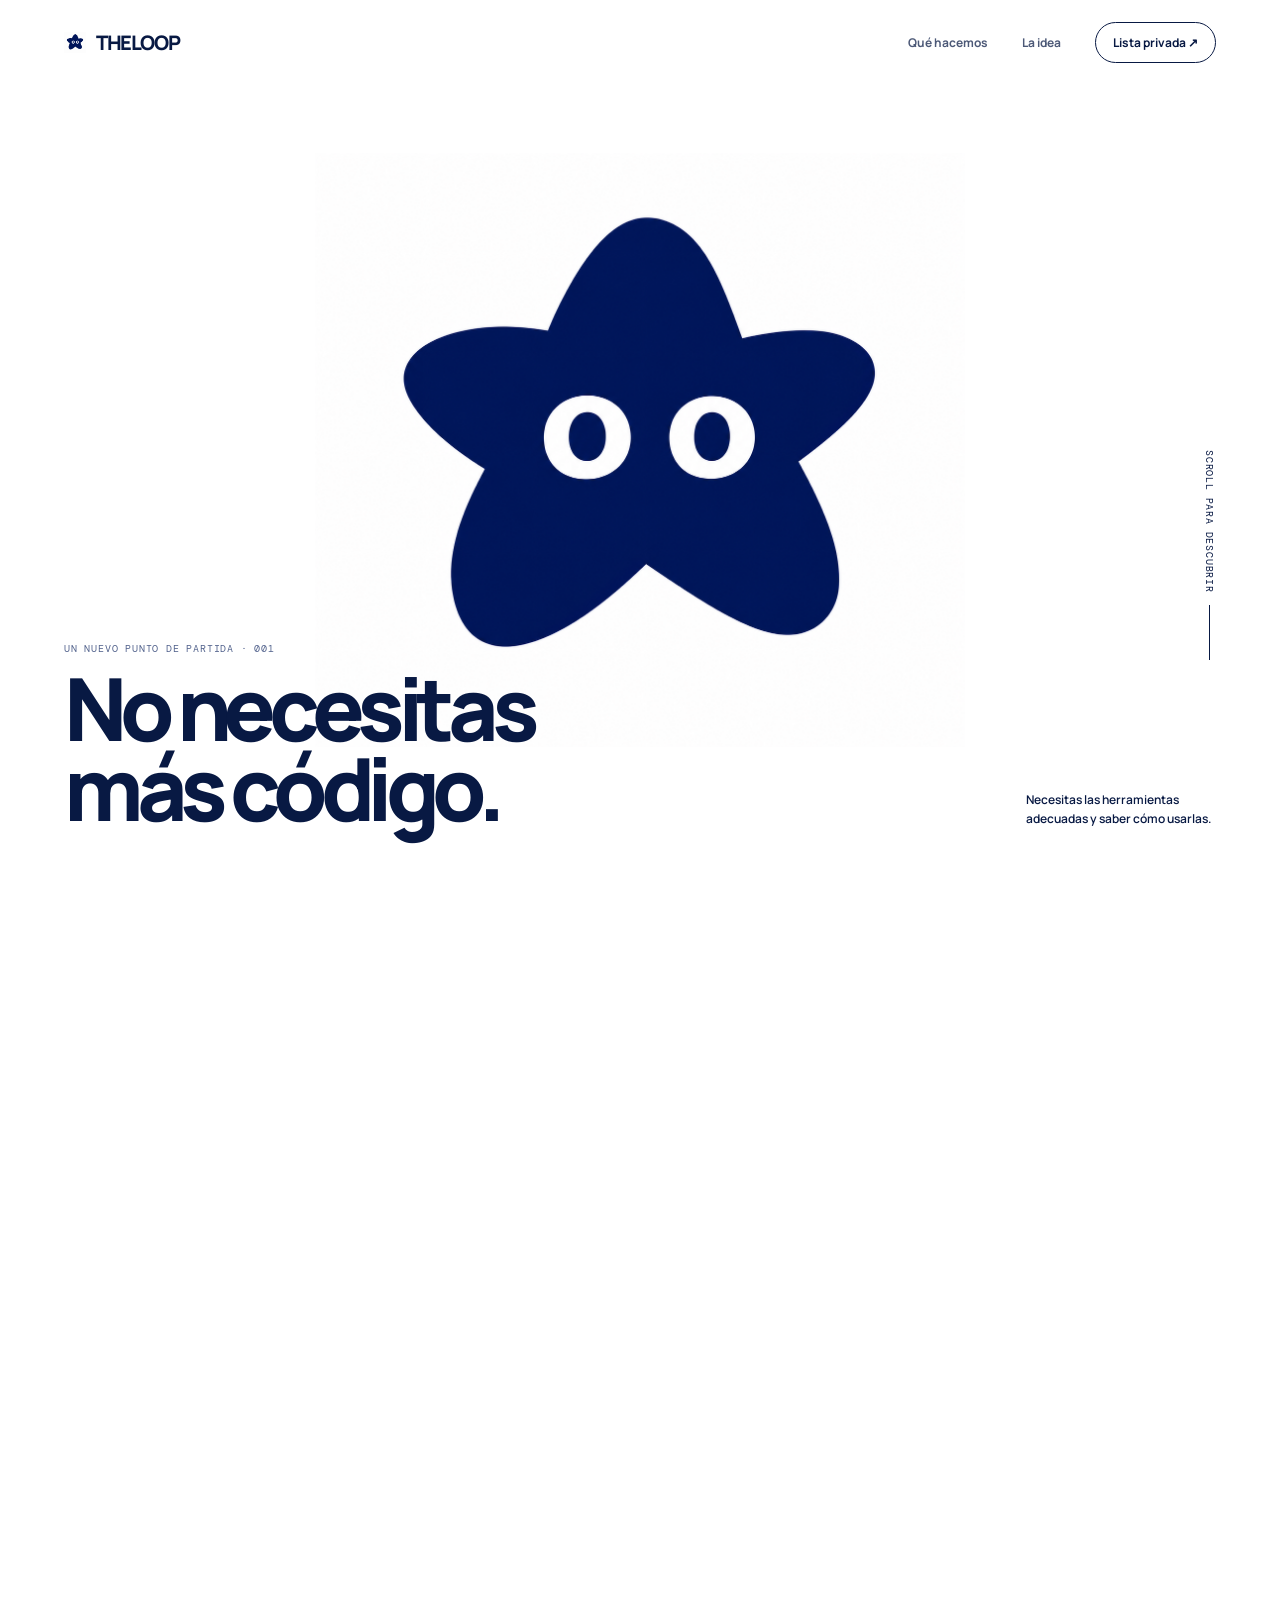
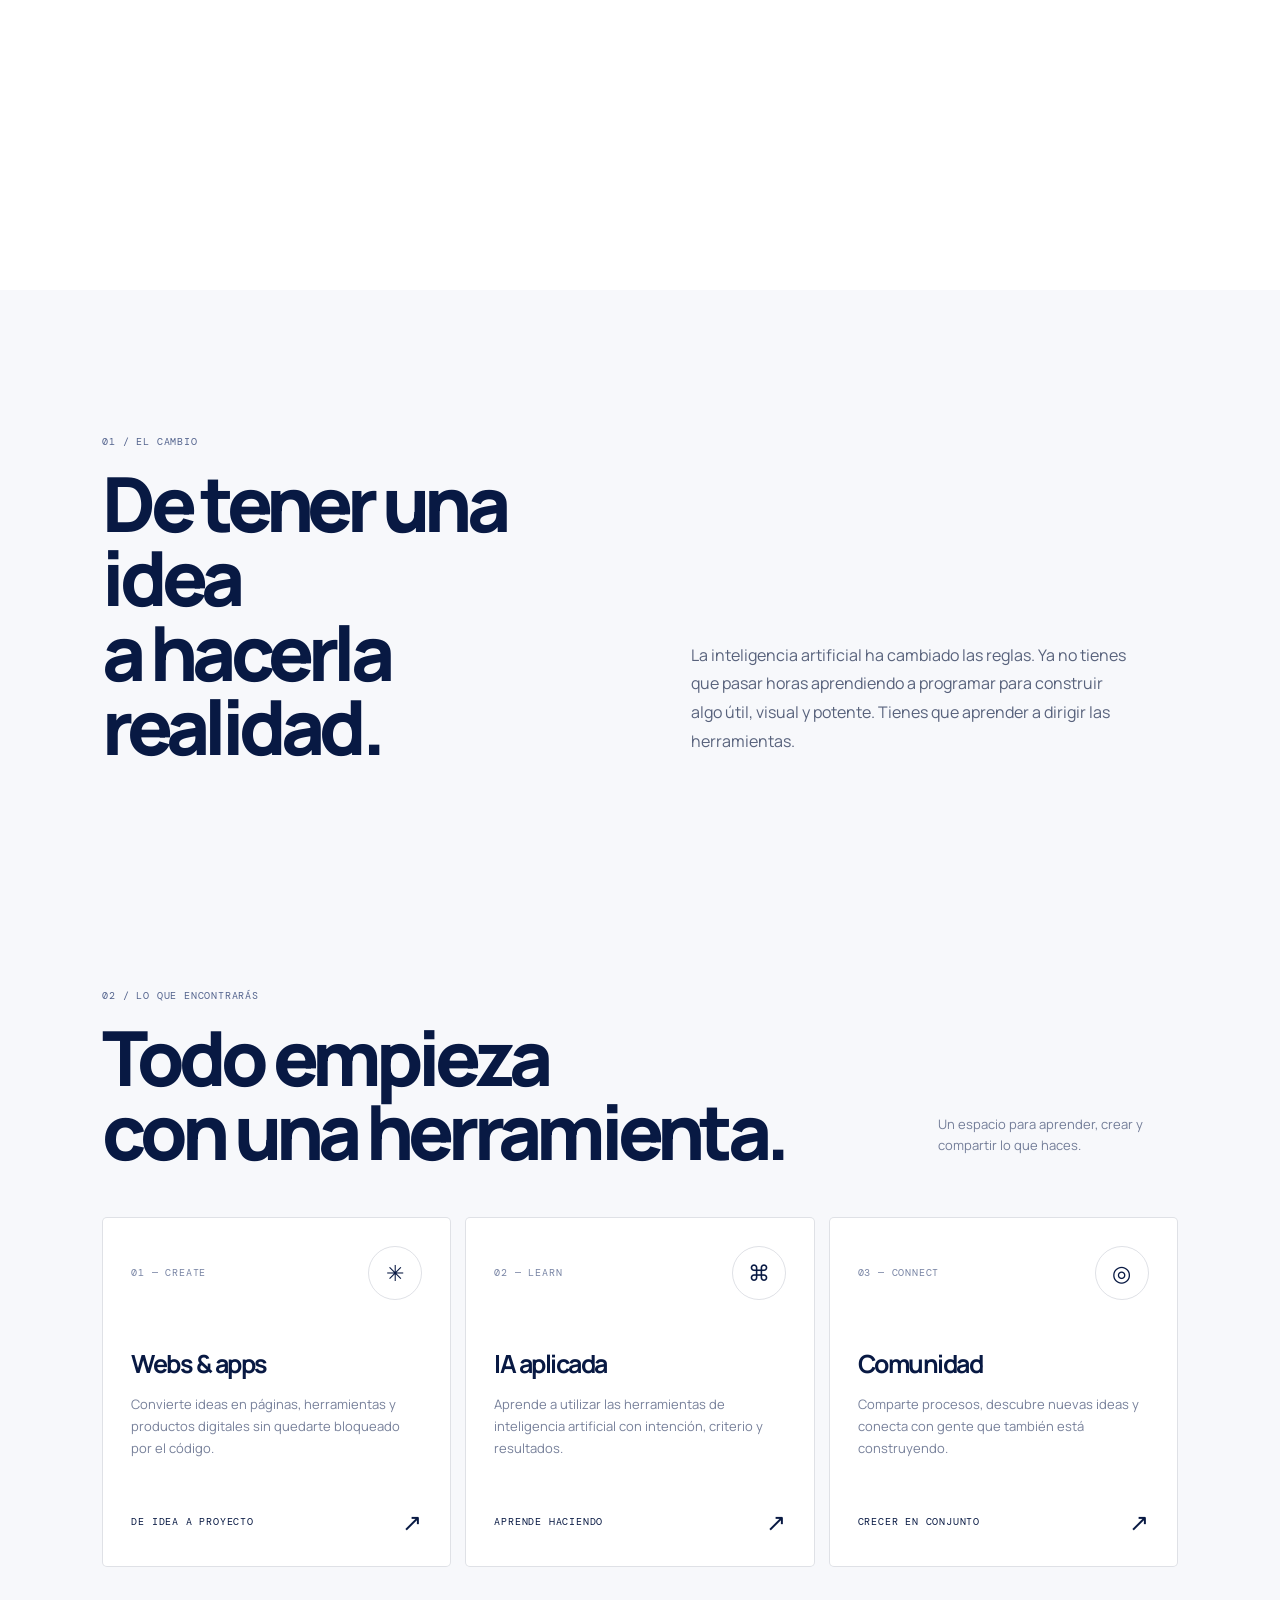
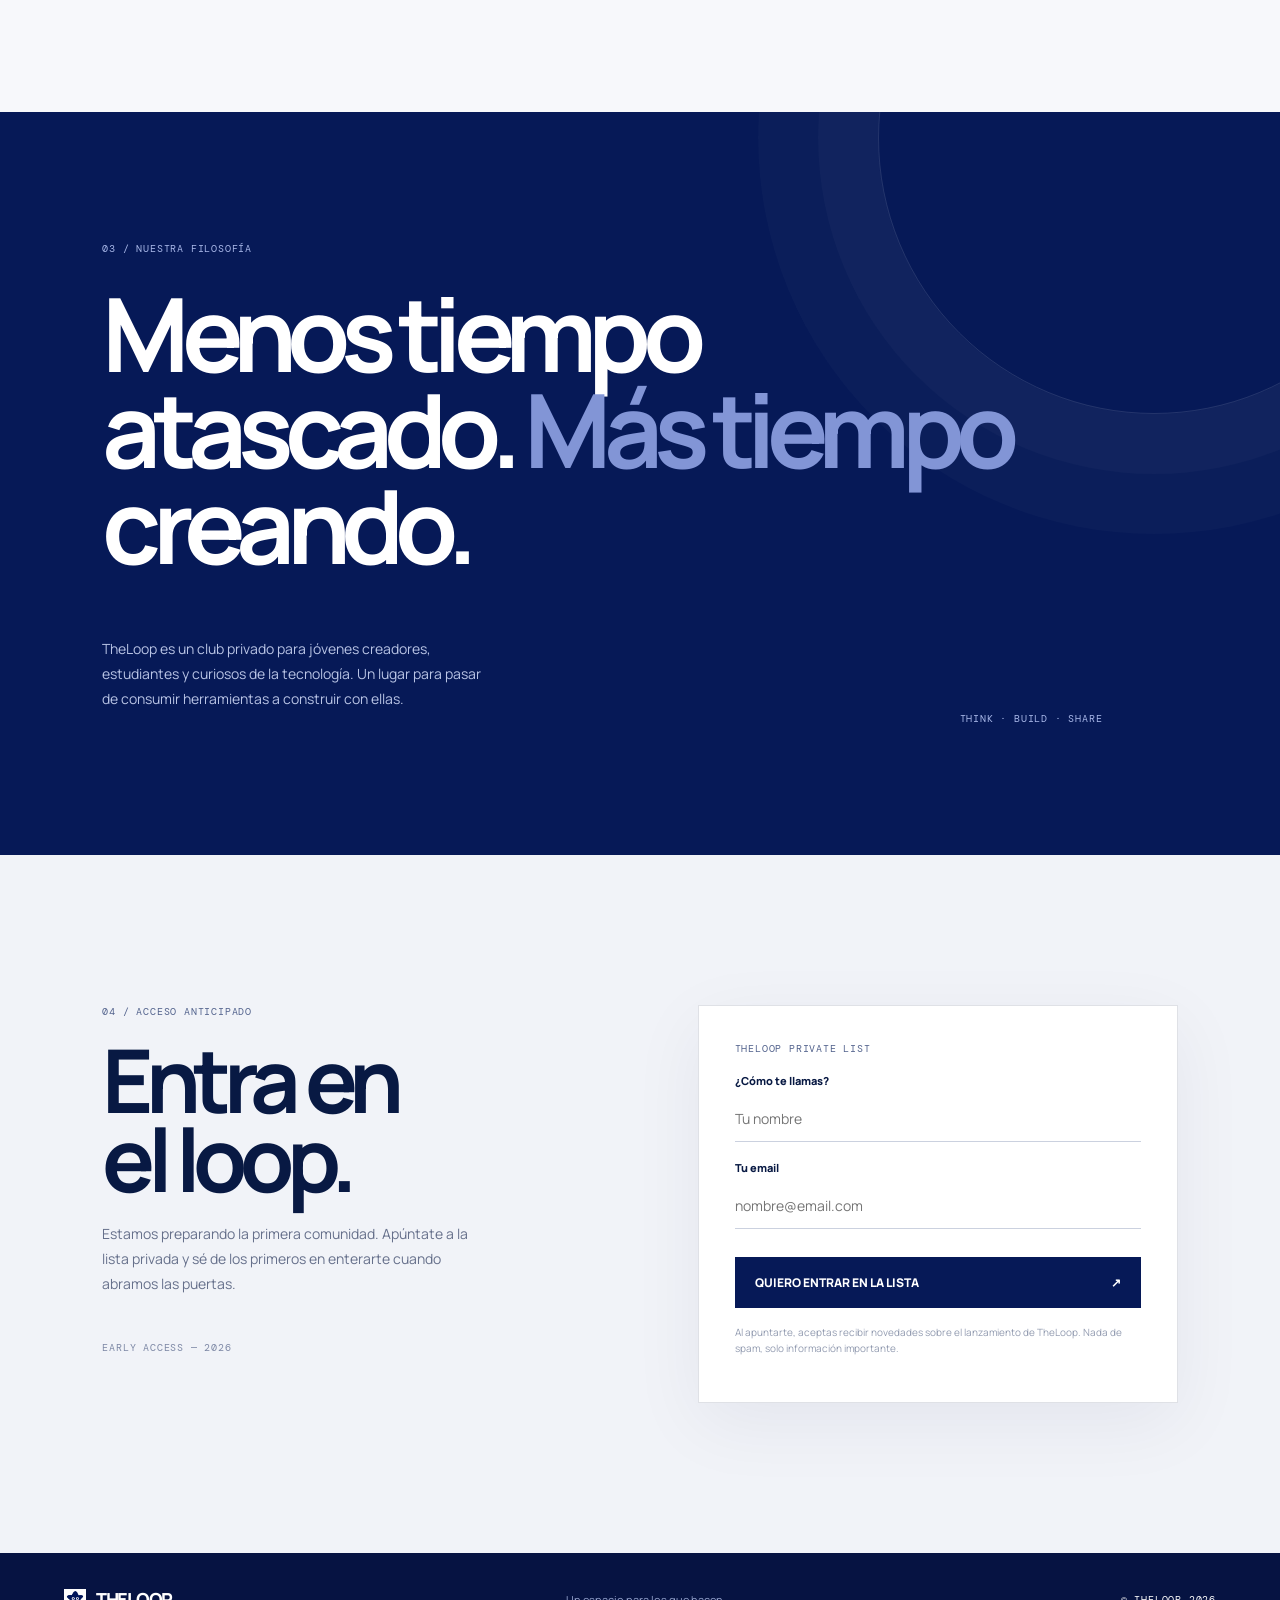
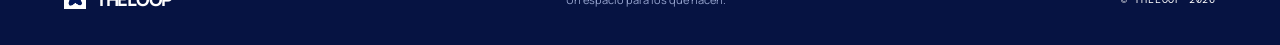
==== index.html @ b1d27bf5 "v1" ====
<!DOCTYPE html>
<html lang="es">
<head>
<meta charset="UTF-8">
<meta name="viewport" content="width=device-width, initial-scale=1.0">
<meta name="theme-color" content="#061957">
<meta name="description" content="TheLoop — herramientas, criterio y comunidad para crear en digital.">
<title>TheLoop — Think beyond the loop</title>
<style>
@import url('https://fonts.googleapis.com/css2?family=DM+Mono:wght@400;500&family=Manrope:wght@400;500;600;700;800;900&display=swap');
:root{--navy:#061957;--blue:#09236f;--ink:#081943;--paper:#f7f8fb;--muted:#737d98;--line:rgba(8,25,67,.13);--ease:cubic-bezier(.2,.75,.2,1)}
*{box-sizing:border-box}html{scroll-behavior:smooth}body{margin:0;background:var(--paper);color:var(--ink);font-family:Manrope,Arial,sans-serif;overflow-x:hidden}a{color:inherit;text-decoration:none}button,input{font:inherit}.mono{font-family:'DM Mono',monospace;letter-spacing:.08em;text-transform:uppercase;font-size:10px}
.nav{position:fixed;z-index:20;top:0;left:0;width:100%;display:flex;align-items:center;justify-content:space-between;padding:22px 5vw;color:var(--ink);mix-blend-mode:normal;transition:color .5s,padding .4s}.nav.scrolled{padding-top:15px;padding-bottom:15px;background:rgba(247,248,251,.82);backdrop-filter:blur(18px);border-bottom:1px solid rgba(8,25,67,.07)}.nav.on-dark{color:white}.brand{display:flex;align-items:center;gap:10px;font-weight:900;letter-spacing:-.07em;font-size:20px}.brand-mark{width:22px;height:22px;object-fit:contain}.nav-links{display:flex;gap:34px;align-items:center;font-size:12px;font-weight:700}.nav-links a{opacity:.72;transition:opacity .2s}.nav-links a:hover{opacity:1}.nav-cta{padding:11px 17px;border:1px solid currentColor;border-radius:99px;opacity:1!important}
.hero{height:210vh;position:relative;background:#fff}.hero-stage{height:100vh;position:sticky;top:0;overflow:hidden;display:grid;place-items:center;background:#fff;isolation:isolate}.hero-bg{position:absolute;inset:0;background:var(--navy);clip-path:inset(100% 0 0 0);z-index:0;will-change:clip-path}.star-wrap{position:absolute;width:min(66vw,650px);aspect-ratio:1.09;z-index:2;display:grid;place-items:center;will-change:transform,opacity}.star-wrap img{width:100%;height:100%;object-fit:contain;mix-blend-mode:multiply}.hero-logo{position:absolute;width:min(76vw,720px);height:auto;z-index:3;opacity:0;transform:scale(.88);will-change:opacity,transform}.hero-copy{position:absolute;z-index:4;bottom:8vh;left:5vw;right:5vw;display:flex;justify-content:space-between;align-items:end;color:var(--ink);will-change:opacity}.hero-copy .eyebrow{margin-bottom:13px}.hero-title{font-size:clamp(36px,6.8vw,94px);line-height:.92;letter-spacing:-.085em;font-weight:900;max-width:700px;margin:0}.hero-note{max-width:190px;font-size:12px;line-height:1.6;font-weight:600}.scroll-cue{position:absolute;z-index:4;right:5vw;top:50%;display:flex;align-items:center;gap:12px;writing-mode:vertical-rl;color:var(--ink)}.scroll-line{height:55px;width:1px;background:currentColor;transform-origin:top;animation:line 1.5s ease-in-out infinite}@keyframes line{0%,100%{transform:scaleY(.35);opacity:.4}50%{transform:scaleY(1);opacity:1}}
.section{padding:145px 8vw}.intro{display:grid;grid-template-columns:1fr 1fr;gap:8vw;align-items:end}.eyebrow{color:#53638d}.section h2{font-size:clamp(38px,6vw,76px);letter-spacing:-.075em;line-height:.98;margin:18px 0 0;font-weight:900}.intro p{max-width:440px;font-size:16px;line-height:1.8;color:#58627c;margin:0 0 8px}.services{padding-top:80px}.section-head{display:flex;justify-content:space-between;align-items:end;margin-bottom:48px}.section-head p{color:var(--muted);font-size:13px;max-width:240px;line-height:1.6}.service-grid{display:grid;grid-template-columns:repeat(3,1fr);gap:14px}.service{min-height:350px;background:#fff;border:1px solid var(--line);border-radius:5px;padding:28px;display:flex;flex-direction:column;justify-content:space-between;position:relative;overflow:hidden;transition:transform .5s var(--ease),background .4s,color .4s,border-color .4s}.service:hover{transform:translateY(-9px);background:var(--navy);color:white;border-color:var(--navy)}.service-num{color:#7884a4}.service-icon{width:54px;height:54px;border:1px solid var(--line);border-radius:50%;display:grid;place-items:center;font-size:22px;transition:transform .5s,border-color .4s}.service:hover .service-icon{transform:rotate(-12deg) scale(1.08);border-color:rgba(255,255,255,.4)}.service h3{font-size:25px;letter-spacing:-.06em;margin:0 0 12px}.service p{font-size:13px;line-height:1.7;color:#77809a;max-width:290px;margin:0}.service:hover p{color:#c5cce0}.service-foot{display:flex;justify-content:space-between;align-items:center}.arrow{font-size:24px;transition:transform .3s}.service:hover .arrow{transform:translate(4px,-4px)}
.manifesto{background:var(--navy);color:#fff;padding:130px 8vw;position:relative;overflow:hidden}.manifesto:after{content:"";position:absolute;width:550px;height:550px;border:1px solid rgba(255,255,255,.12);border-radius:50%;right:-150px;top:-250px;box-shadow:0 0 0 60px rgba(255,255,255,.025),0 0 0 120px rgba(255,255,255,.02)}.manifesto-inner{position:relative;z-index:1;max-width:1000px}.manifesto h2{font-size:clamp(42px,8vw,104px);line-height:.94;letter-spacing:-.085em;margin:30px 0 48px}.manifesto h2 span{color:#8295d6}.manifesto-bottom{display:flex;justify-content:space-between;align-items:end;gap:30px}.manifesto-bottom p{max-width:380px;line-height:1.8;color:#b9c4e5;font-size:14px}.manifesto .mono{color:#a9b8e9}
.join{padding:150px 8vw;background:#f1f3f8}.join-grid{display:grid;grid-template-columns:1fr 1fr;gap:9vw;align-items:start}.join h2{font-size:clamp(45px,7vw,88px);letter-spacing:-.085em;line-height:.9;margin:22px 0}.join-copy{color:#66708b;line-height:1.8;max-width:390px;font-size:14px}.form-card{background:#fff;padding:36px;border:1px solid var(--line);box-shadow:0 20px 70px rgba(7,25,75,.06)}.form-card label{display:block;font-size:11px;font-weight:800;margin:18px 0 8px}.form-card input{width:100%;border:0;border-bottom:1px solid #cbd1df;padding:13px 0;outline:0;background:transparent;color:var(--ink);font-size:14px;border-radius:0}.form-card input:focus{border-color:var(--navy)}.form-card button{width:100%;margin-top:28px;padding:17px 20px;background:var(--navy);color:white;border:0;font-size:12px;font-weight:800;cursor:pointer;display:flex;justify-content:space-between;align-items:center;transition:background .25s,transform .25s}.form-card button:hover{background:#12358f;transform:translateY(-2px)}.fine{font-size:10px;color:#929bb0;line-height:1.6;margin-top:16px}.success{display:none;padding:20px;background:#eef2ff;color:var(--navy);font-weight:700;font-size:13px;line-height:1.6;margin-top:20px}.footer{background:#061342;color:#fff;padding:34px 5vw;display:flex;justify-content:space-between;align-items:center;font-size:11px}.footer .brand{font-size:18px}.footer-note{color:#98a6d0}
.reveal{opacity:0;transform:translateY(35px);transition:opacity .8s var(--ease),transform .8s var(--ease)}.reveal.visible{opacity:1;transform:translateY(0)}.delay-1{transition-delay:.12s}.delay-2{transition-delay:.24s}.delay-3{transition-delay:.36s}
@media(max-width:760px){.nav{padding:18px 6vw}.nav-links{gap:15px}.nav-links a:not(.nav-cta){display:none}.hero{height:180vh}.star-wrap{width:94vw}.hero-logo{width:100vw}.hero-copy{bottom:9vh;display:block}.hero-title{font-size:clamp(42px,13vw,76px)}.hero-note{margin-top:20px;max-width:240px}.scroll-cue{right:6vw;top:43%}.section{padding:95px 7vw}.intro,.join-grid{grid-template-columns:1fr;gap:35px}.section-head{display:block}.section-head p{margin-top:20px}.service-grid{grid-template-columns:1fr}.service{min-height:290px}.manifesto{padding:95px 7vw}.manifesto-bottom{display:block}.manifesto-bottom p{margin-bottom:30px}.form-card{padding:26px}.footer{gap:15px;flex-wrap:wrap}.footer-note{width:100%}}
@media(prefers-reduced-motion:reduce){html{scroll-behavior:auto}*,*:before,*:after{animation-duration:.01ms!important;transition-duration:.01ms!important}}
</style>
</head>
<body>
<header class="nav" id="nav">
  <a class="brand" href="#top"><img class="brand-mark" src="Mascot.png" alt="">THELOOP</a>
  <nav class="nav-links"><a href="#servicios">Qué hacemos</a><a href="#filosofia">La idea</a><a class="nav-cta" href="#lista">Lista privada ↗</a></nav>
</header>

<main id="top">
<section class="hero" id="hero">
  <div class="hero-stage" id="stage">
    <div class="hero-bg" id="heroBg"></div>
    <div class="star-wrap" id="star"><img src="Mascot.png" alt="Estrella original de TheLoop"></div>
    <img class="hero-logo" id="heroLogo" src="Logo.png" alt="TheLoop">
    <div class="hero-copy" id="heroCopy">
      <div><div class="mono eyebrow">Un nuevo punto de partida · 001</div><h1 class="hero-title">No necesitas<br>más código.</h1></div>
      <div class="hero-note">Necesitas las herramientas adecuadas y saber cómo usarlas.</div>
    </div>
    <div class="scroll-cue mono" id="scrollCue"><span>SCROLL PARA DESCUBRIR</span><i class="scroll-line"></i></div>
  </div>
</section>

<section class="section intro">
  <div class="reveal"><div class="mono eyebrow">01 / El cambio</div><h2>De tener una idea<br>a hacerla realidad.</h2></div>
  <p class="reveal delay-1">La inteligencia artificial ha cambiado las reglas. Ya no tienes que pasar horas aprendiendo a programar para construir algo útil, visual y potente. Tienes que aprender a dirigir las herramientas.</p>
</section>

<section class="section services" id="servicios">
  <div class="section-head reveal"><div><div class="mono eyebrow">02 / Lo que encontrarás</div><h2>Todo empieza<br>con una herramienta.</h2></div><p>Un espacio para aprender, crear y compartir lo que haces.</p></div>
  <div class="service-grid">
    <article class="service reveal"><div class="service-foot"><span class="mono service-num">01 — CREATE</span><span class="service-icon">✳</span></div><div><h3>Webs & apps</h3><p>Convierte ideas en páginas, herramientas y productos digitales sin quedarte bloqueado por el código.</p></div><div class="service-foot"><span class="mono">De idea a proyecto</span><span class="arrow">↗</span></div></article>
    <article class="service reveal delay-1"><div class="service-foot"><span class="mono service-num">02 — LEARN</span><span class="service-icon">⌘</span></div><div><h3>IA aplicada</h3><p>Aprende a utilizar las herramientas de inteligencia artificial con intención, criterio y resultados.</p></div><div class="service-foot"><span class="mono">Aprende haciendo</span><span class="arrow">↗</span></div></article>
    <article class="service reveal delay-2"><div class="service-foot"><span class="mono service-num">03 — CONNECT</span><span class="service-icon">◎</span></div><div><h3>Comunidad</h3><p>Comparte procesos, descubre nuevas ideas y conecta con gente que también está construyendo.</p></div><div class="service-foot"><span class="mono">Crecer en conjunto</span><span class="arrow">↗</span></div></article>
  </div>
</section>

<section class="manifesto" id="filosofia">
 <div class="manifesto-inner">
  <div class="mono reveal">03 / Nuestra filosofía</div>
  <h2 class="reveal delay-1">Menos tiempo<br>atascado. <span>Más tiempo</span><br>creando.</h2>
  <div class="manifesto-bottom reveal delay-2"><p>TheLoop es un club privado para jóvenes creadores, estudiantes y curiosos de la tecnología. Un lugar para pasar de consumir herramientas a construir con ellas.</p><div class="mono">THINK · BUILD · SHARE</div></div>
 </div>
</section>

<section class="join" id="lista">
 <div class="join-grid">
  <div class="reveal"><div class="mono eyebrow">04 / Acceso anticipado</div><h2>Entra en<br>el loop.</h2><p class="join-copy">Estamos preparando la primera comunidad. Apúntate a la lista privada y sé de los primeros en enterarte cuando abramos las puertas.</p><div class="mono" style="margin-top:45px;color:#7d88a5">EARLY ACCESS — 2026</div></div>
  <form class="form-card reveal delay-1" id="joinForm">
    <div class="mono eyebrow">TheLoop private list</div>
    <label for="name">¿Cómo te llamas?</label><input id="name" name="name" placeholder="Tu nombre" required>
    <label for="email">Tu email</label><input id="email" name="email" type="email" placeholder="nombre@email.com" required>
    <button type="submit"><span>QUIERO ENTRAR EN LA LISTA</span><span>↗</span></button>
    <p class="fine">Al apuntarte, aceptas recibir novedades sobre el lanzamiento de TheLoop. Nada de spam, solo información importante.</p>
    <div class="success" id="success">¡Estás en la lista! ✳ En cuanto abramos, te avisaremos. (Demo visual: conecta este formulario a tu servicio de email para guardar los registros.)</div>
  </form>
 </div>
</section>
</main>
<footer class="footer"><a class="brand" href="#top"><img class="brand-mark" src="Mascot.png" alt="">THELOOP</a><span class="footer-note">Un espacio para los que hacen.</span><span class="mono">© THELOOP 2026</span></footer>

<script>
const hero=document.querySelector('#hero'), star=document.querySelector('#star'), bg=document.querySelector('#heroBg'), logo=document.querySelector('#heroLogo'), copy=document.querySelector('#heroCopy'), cue=document.querySelector('#scrollCue'), nav=document.querySelector('#nav');
let ticking=false;
function updateHero(){
 const rect=hero.getBoundingClientRect(), total=hero.offsetHeight-innerHeight;
 const p=Math.max(0,Math.min(1,(-rect.top)/total));
 // The original mascot image is kept untouched; the transition is created around it.
 const fill=Math.max(0,Math.min(1,(p-.08)/.54));
 bg.style.clipPath=`inset(${100-fill*100}% 0 0 0)`;
 const scale=1+p*3.9;
 star.style.transform=`scale(${scale})`;
 star.style.opacity=String(Math.max(0,1-Math.max(0,(p-.43)/.19)));
 logo.style.opacity=String(Math.max(0,Math.min(1,(p-.48)/.2)));
 logo.style.transform=`scale(${.88+Math.max(0,Math.min(1,(p-.48)/.2))*.12})`;
 copy.style.opacity=String(Math.max(0,1-p*3.3));
 cue.style.opacity=String(Math.max(0,1-p*5));
 nav.classList.toggle('on-dark',p>.53);
 nav.classList.toggle('scrolled',window.scrollY>40 && p<.53);
 ticking=false;
}
window.addEventListener('scroll',()=>{if(!ticking){requestAnimationFrame(updateHero);ticking=true}},{passive:true});
window.addEventListener('resize',updateHero);updateHero();
const observer=new IntersectionObserver(entries=>entries.forEach(e=>{if(e.isIntersecting){e.target.classList.add('visible');observer.unobserve(e.target)}}),{threshold:.14});
document.querySelectorAll('.reveal').forEach(el=>observer.observe(el));
document.querySelector('#joinForm').addEventListener('submit',e=>{e.preventDefault();document.querySelector('#success').style.display='block';e.target.querySelector('button').innerHTML='<span>LISTO</span><span>✓</span>';});
</script>
</body>
</html>
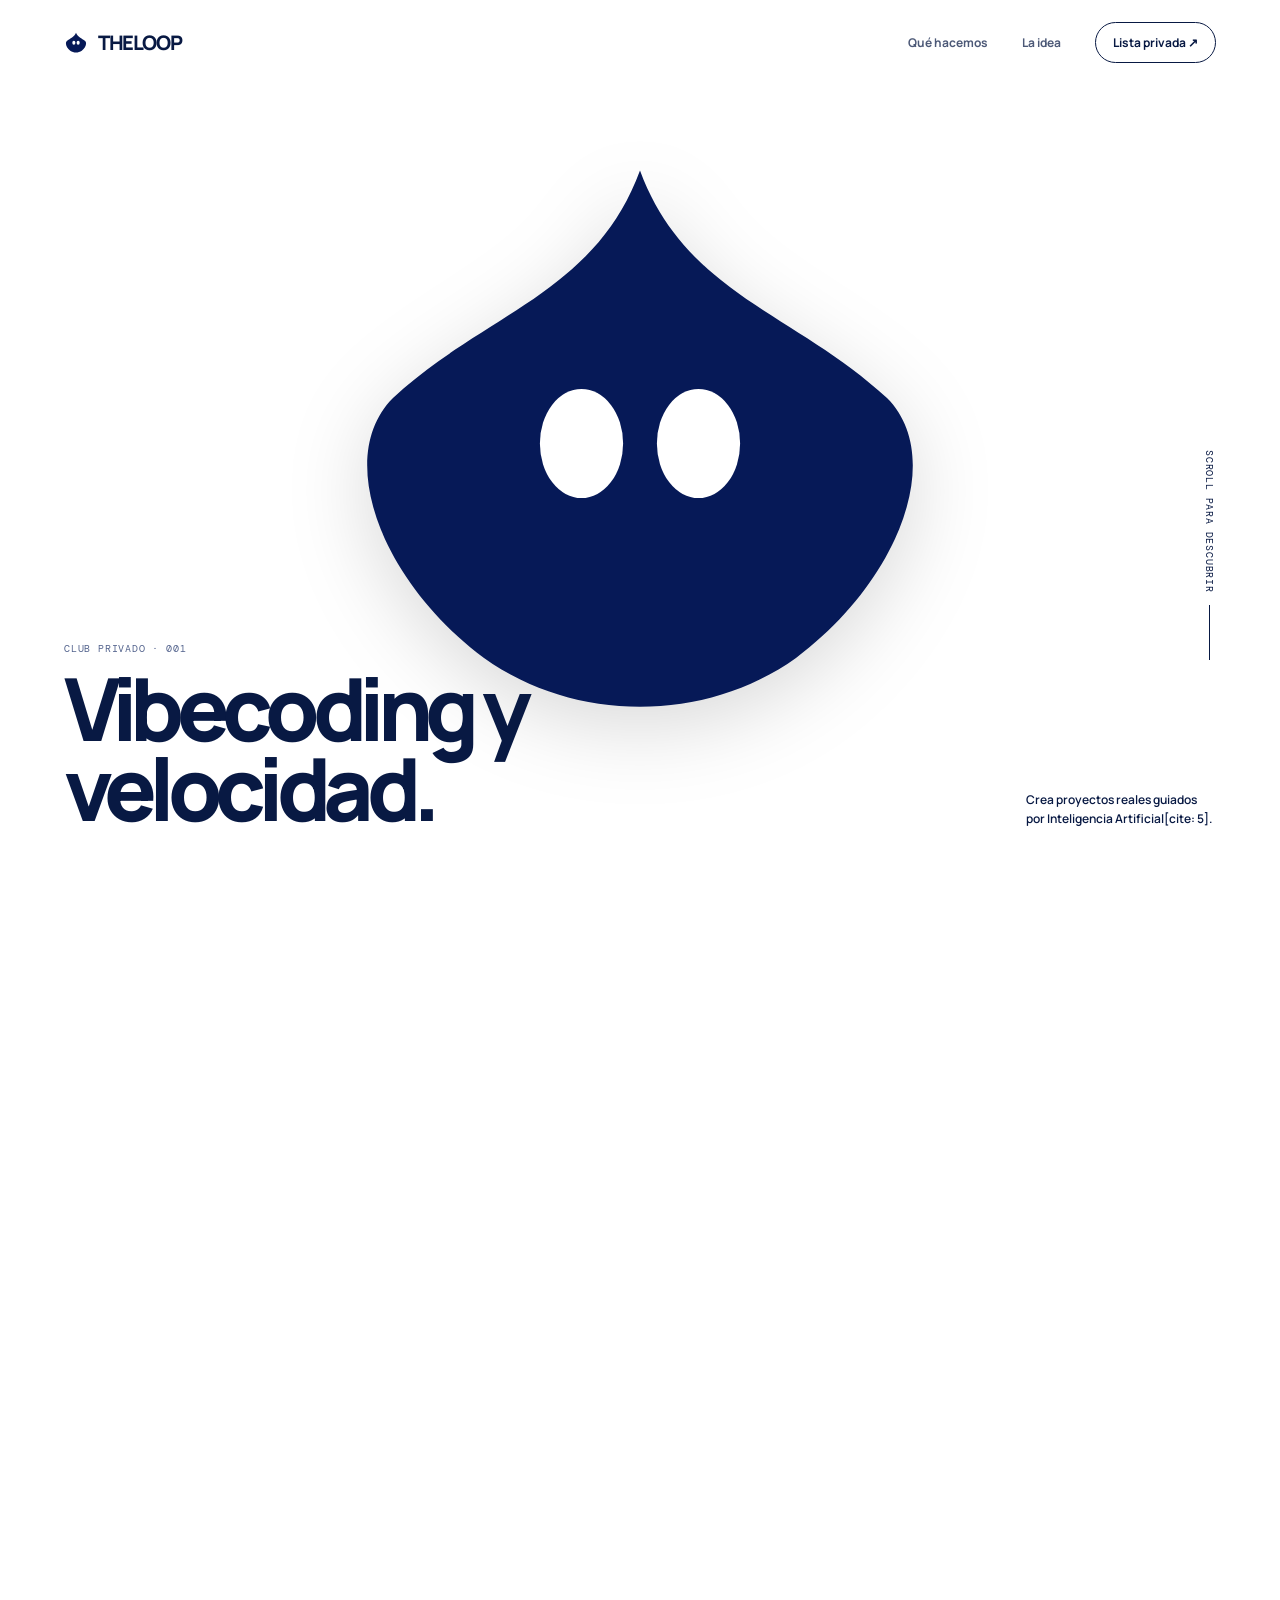
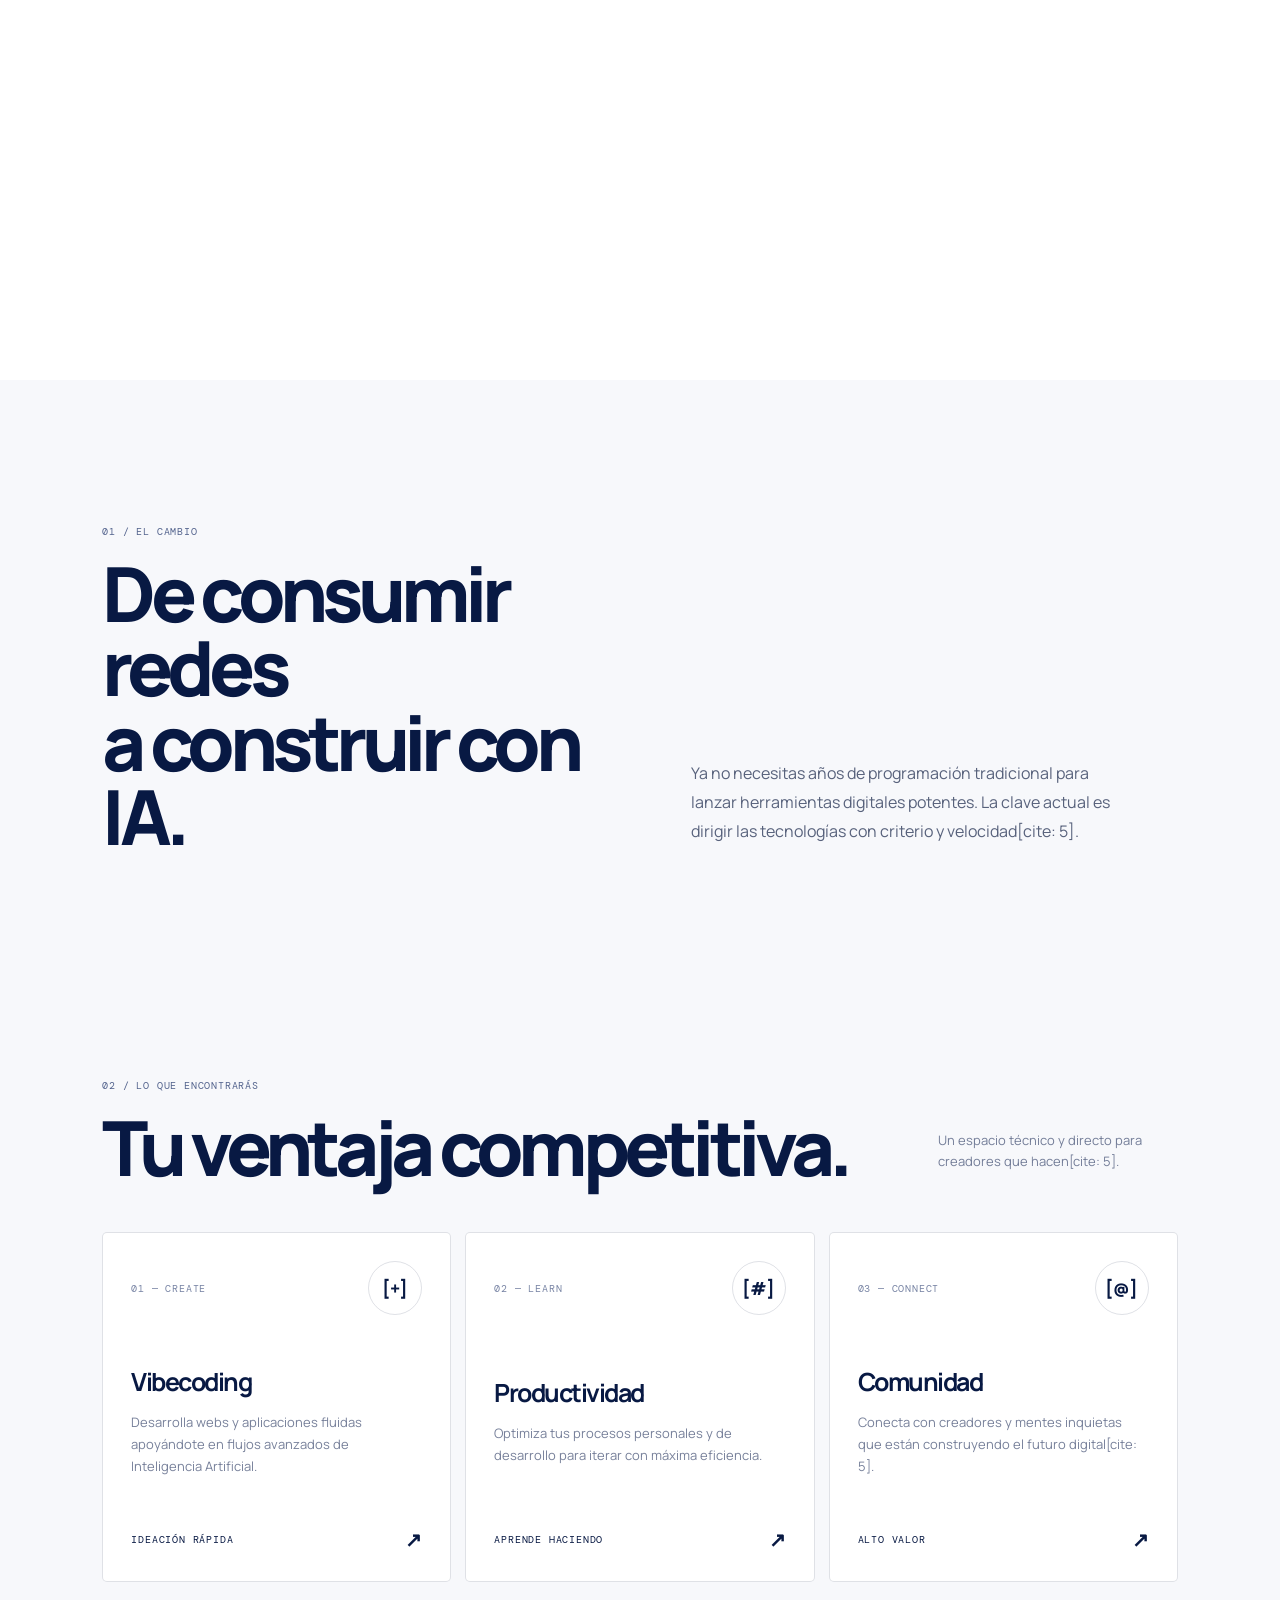
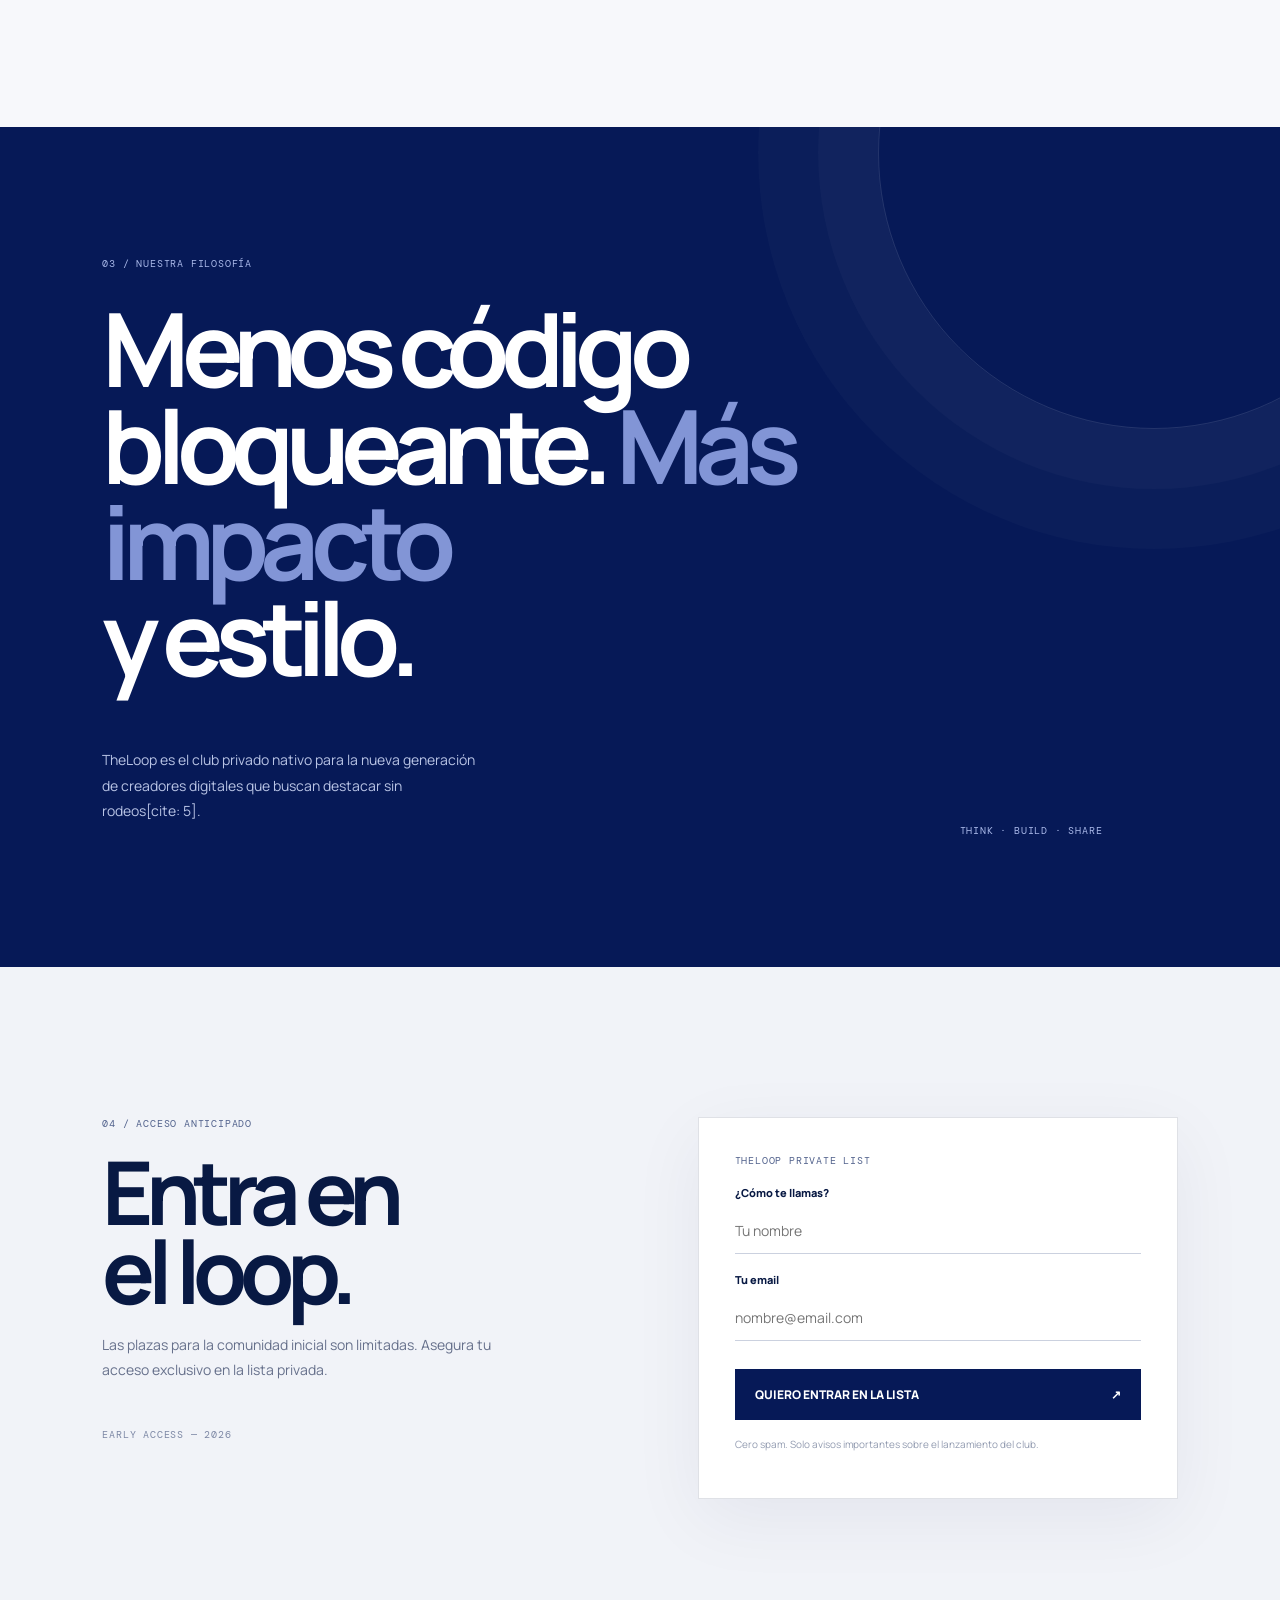
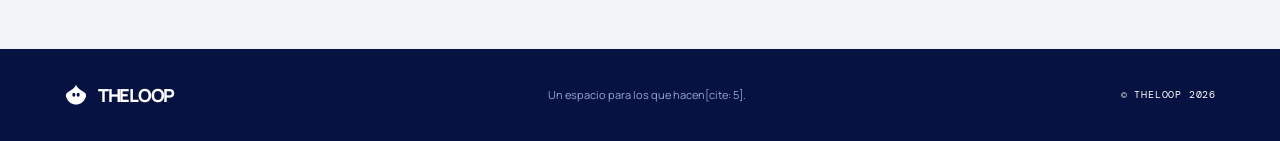
==== commit 26f62dbf: "v1.1" ====
--- a/index.html
+++ b/index.html
@@ -8,101 +8,599 @@
 <title>TheLoop — Think beyond the loop</title>
 <style>
 @import url('https://fonts.googleapis.com/css2?family=DM+Mono:wght@400;500&family=Manrope:wght@400;500;600;700;800;900&display=swap');
-:root{--navy:#061957;--blue:#09236f;--ink:#081943;--paper:#f7f8fb;--muted:#737d98;--line:rgba(8,25,67,.13);--ease:cubic-bezier(.2,.75,.2,1)}
-*{box-sizing:border-box}html{scroll-behavior:smooth}body{margin:0;background:var(--paper);color:var(--ink);font-family:Manrope,Arial,sans-serif;overflow-x:hidden}a{color:inherit;text-decoration:none}button,input{font:inherit}.mono{font-family:'DM Mono',monospace;letter-spacing:.08em;text-transform:uppercase;font-size:10px}
-.nav{position:fixed;z-index:20;top:0;left:0;width:100%;display:flex;align-items:center;justify-content:space-between;padding:22px 5vw;color:var(--ink);mix-blend-mode:normal;transition:color .5s,padding .4s}.nav.scrolled{padding-top:15px;padding-bottom:15px;background:rgba(247,248,251,.82);backdrop-filter:blur(18px);border-bottom:1px solid rgba(8,25,67,.07)}.nav.on-dark{color:white}.brand{display:flex;align-items:center;gap:10px;font-weight:900;letter-spacing:-.07em;font-size:20px}.brand-mark{width:22px;height:22px;object-fit:contain}.nav-links{display:flex;gap:34px;align-items:center;font-size:12px;font-weight:700}.nav-links a{opacity:.72;transition:opacity .2s}.nav-links a:hover{opacity:1}.nav-cta{padding:11px 17px;border:1px solid currentColor;border-radius:99px;opacity:1!important}
-.hero{height:210vh;position:relative;background:#fff}.hero-stage{height:100vh;position:sticky;top:0;overflow:hidden;display:grid;place-items:center;background:#fff;isolation:isolate}.hero-bg{position:absolute;inset:0;background:var(--navy);clip-path:inset(100% 0 0 0);z-index:0;will-change:clip-path}.star-wrap{position:absolute;width:min(66vw,650px);aspect-ratio:1.09;z-index:2;display:grid;place-items:center;will-change:transform,opacity}.star-wrap img{width:100%;height:100%;object-fit:contain;mix-blend-mode:multiply}.hero-logo{position:absolute;width:min(76vw,720px);height:auto;z-index:3;opacity:0;transform:scale(.88);will-change:opacity,transform}.hero-copy{position:absolute;z-index:4;bottom:8vh;left:5vw;right:5vw;display:flex;justify-content:space-between;align-items:end;color:var(--ink);will-change:opacity}.hero-copy .eyebrow{margin-bottom:13px}.hero-title{font-size:clamp(36px,6.8vw,94px);line-height:.92;letter-spacing:-.085em;font-weight:900;max-width:700px;margin:0}.hero-note{max-width:190px;font-size:12px;line-height:1.6;font-weight:600}.scroll-cue{position:absolute;z-index:4;right:5vw;top:50%;display:flex;align-items:center;gap:12px;writing-mode:vertical-rl;color:var(--ink)}.scroll-line{height:55px;width:1px;background:currentColor;transform-origin:top;animation:line 1.5s ease-in-out infinite}@keyframes line{0%,100%{transform:scaleY(.35);opacity:.4}50%{transform:scaleY(1);opacity:1}}
-.section{padding:145px 8vw}.intro{display:grid;grid-template-columns:1fr 1fr;gap:8vw;align-items:end}.eyebrow{color:#53638d}.section h2{font-size:clamp(38px,6vw,76px);letter-spacing:-.075em;line-height:.98;margin:18px 0 0;font-weight:900}.intro p{max-width:440px;font-size:16px;line-height:1.8;color:#58627c;margin:0 0 8px}.services{padding-top:80px}.section-head{display:flex;justify-content:space-between;align-items:end;margin-bottom:48px}.section-head p{color:var(--muted);font-size:13px;max-width:240px;line-height:1.6}.service-grid{display:grid;grid-template-columns:repeat(3,1fr);gap:14px}.service{min-height:350px;background:#fff;border:1px solid var(--line);border-radius:5px;padding:28px;display:flex;flex-direction:column;justify-content:space-between;position:relative;overflow:hidden;transition:transform .5s var(--ease),background .4s,color .4s,border-color .4s}.service:hover{transform:translateY(-9px);background:var(--navy);color:white;border-color:var(--navy)}.service-num{color:#7884a4}.service-icon{width:54px;height:54px;border:1px solid var(--line);border-radius:50%;display:grid;place-items:center;font-size:22px;transition:transform .5s,border-color .4s}.service:hover .service-icon{transform:rotate(-12deg) scale(1.08);border-color:rgba(255,255,255,.4)}.service h3{font-size:25px;letter-spacing:-.06em;margin:0 0 12px}.service p{font-size:13px;line-height:1.7;color:#77809a;max-width:290px;margin:0}.service:hover p{color:#c5cce0}.service-foot{display:flex;justify-content:space-between;align-items:center}.arrow{font-size:24px;transition:transform .3s}.service:hover .arrow{transform:translate(4px,-4px)}
-.manifesto{background:var(--navy);color:#fff;padding:130px 8vw;position:relative;overflow:hidden}.manifesto:after{content:"";position:absolute;width:550px;height:550px;border:1px solid rgba(255,255,255,.12);border-radius:50%;right:-150px;top:-250px;box-shadow:0 0 0 60px rgba(255,255,255,.025),0 0 0 120px rgba(255,255,255,.02)}.manifesto-inner{position:relative;z-index:1;max-width:1000px}.manifesto h2{font-size:clamp(42px,8vw,104px);line-height:.94;letter-spacing:-.085em;margin:30px 0 48px}.manifesto h2 span{color:#8295d6}.manifesto-bottom{display:flex;justify-content:space-between;align-items:end;gap:30px}.manifesto-bottom p{max-width:380px;line-height:1.8;color:#b9c4e5;font-size:14px}.manifesto .mono{color:#a9b8e9}
-.join{padding:150px 8vw;background:#f1f3f8}.join-grid{display:grid;grid-template-columns:1fr 1fr;gap:9vw;align-items:start}.join h2{font-size:clamp(45px,7vw,88px);letter-spacing:-.085em;line-height:.9;margin:22px 0}.join-copy{color:#66708b;line-height:1.8;max-width:390px;font-size:14px}.form-card{background:#fff;padding:36px;border:1px solid var(--line);box-shadow:0 20px 70px rgba(7,25,75,.06)}.form-card label{display:block;font-size:11px;font-weight:800;margin:18px 0 8px}.form-card input{width:100%;border:0;border-bottom:1px solid #cbd1df;padding:13px 0;outline:0;background:transparent;color:var(--ink);font-size:14px;border-radius:0}.form-card input:focus{border-color:var(--navy)}.form-card button{width:100%;margin-top:28px;padding:17px 20px;background:var(--navy);color:white;border:0;font-size:12px;font-weight:800;cursor:pointer;display:flex;justify-content:space-between;align-items:center;transition:background .25s,transform .25s}.form-card button:hover{background:#12358f;transform:translateY(-2px)}.fine{font-size:10px;color:#929bb0;line-height:1.6;margin-top:16px}.success{display:none;padding:20px;background:#eef2ff;color:var(--navy);font-weight:700;font-size:13px;line-height:1.6;margin-top:20px}.footer{background:#061342;color:#fff;padding:34px 5vw;display:flex;justify-content:space-between;align-items:center;font-size:11px}.footer .brand{font-size:18px}.footer-note{color:#98a6d0}
-.reveal{opacity:0;transform:translateY(35px);transition:opacity .8s var(--ease),transform .8s var(--ease)}.reveal.visible{opacity:1;transform:translateY(0)}.delay-1{transition-delay:.12s}.delay-2{transition-delay:.24s}.delay-3{transition-delay:.36s}
-@media(max-width:760px){.nav{padding:18px 6vw}.nav-links{gap:15px}.nav-links a:not(.nav-cta){display:none}.hero{height:180vh}.star-wrap{width:94vw}.hero-logo{width:100vw}.hero-copy{bottom:9vh;display:block}.hero-title{font-size:clamp(42px,13vw,76px)}.hero-note{margin-top:20px;max-width:240px}.scroll-cue{right:6vw;top:43%}.section{padding:95px 7vw}.intro,.join-grid{grid-template-columns:1fr;gap:35px}.section-head{display:block}.section-head p{margin-top:20px}.service-grid{grid-template-columns:1fr}.service{min-height:290px}.manifesto{padding:95px 7vw}.manifesto-bottom{display:block}.manifesto-bottom p{margin-bottom:30px}.form-card{padding:26px}.footer{gap:15px;flex-wrap:wrap}.footer-note{width:100%}}
-@media(prefers-reduced-motion:reduce){html{scroll-behavior:auto}*,*:before,*:after{animation-duration:.01ms!important;transition-duration:.01ms!important}}
+
+:root {
+  --navy: #061957;
+  --blue: #09236f;
+  --ink: #081943;
+  --paper: #f7f8fb;
+  --muted: #737d98;
+  --line: rgba(8, 25, 67, 0.13);
+  --ease: cubic-bezier(.2, .75, .2, 1);
+}
+
+* { box-sizing: border-box; }
+html { scroll-behavior: smooth; }
+body {
+  margin: 0;
+  background: var(--paper);
+  color: var(--ink);
+  font-family: Manrope, Arial, sans-serif;
+  overflow-x: hidden;
+}
+
+a { color: inherit; text-decoration: none; }
+button, input { font: inherit; }
+.mono { font-family: 'DM Mono', monospace; letter-spacing: .08em; text-transform: uppercase; font-size: 10px; }
+
+/* Navegación */
+.nav {
+  position: fixed;
+  z-index: 20;
+  top: 0;
+  left: 0;
+  width: 100%;
+  display: flex;
+  align-items: center;
+  justify-content: space-between;
+  padding: 22px 5vw;
+  color: var(--ink);
+  transition: color .5s, padding .4s, background .3s;
+}
+.nav.scrolled {
+  padding-top: 15px;
+  padding-bottom: 15px;
+  background: rgba(247, 248, 251, 0.82);
+  backdrop-filter: blur(18px);
+  border-bottom: 1px solid rgba(8, 25, 67, 0.07);
+}
+.nav.on-dark { color: white; }
+.brand {
+  display: flex;
+  align-items: center;
+  gap: 10px;
+  font-weight: 900;
+  letter-spacing: -.07em;
+  font-size: 20px;
+}
+.brand-mark { width: 24px; height: 24px; }
+.nav-links { display: flex; gap: 34px; align-items: center; font-size: 12px; font-weight: 700; }
+.nav-links a { opacity: .72; transition: opacity .2s; }
+.nav-links a:hover { opacity: 1; }
+.nav-cta { padding: 11px 17px; border: 1px solid currentColor; border-radius: 99px; opacity: 1 !important; }
+
+/* Hero y Animación de Scroll */
+.hero { height: 220vh; position: relative; background: #fff; }
+.hero-stage {
+  height: 100vh;
+  position: sticky;
+  top: 0;
+  overflow: hidden;
+  display: grid;
+  place-items: center;
+  background: #fff;
+  isolation: isolate;
+}
+.hero-bg {
+  position: absolute;
+  inset: 0;
+  background: var(--navy);
+  clip-path: inset(100% 0 0 0);
+  z-index: 0;
+  will-change: clip-path;
+}
+.star-wrap {
+  position: absolute;
+  width: min(66vw, 650px);
+  aspect-ratio: 1;
+  z-index: 2;
+  display: grid;
+  place-items: center;
+  will-change: transform, opacity;
+}
+.star-wrap svg { width: 100%; height: 100%; filter: drop-shadow(0 20px 40px rgba(0,0,0,0.15)); }
+
+/* Ojos de la estrella para animación de parpadeo */
+.star-eyes {
+  transform-origin: center;
+  transition: transform 0.15s ease;
+}
+.star-wrap.blinking .star-eyes {
+  transform: scaleY(0.1);
+}
+
+.hero-logo {
+  position: absolute;
+  width: min(76vw, 720px);
+  height: auto;
+  z-index: 3;
+  opacity: 0;
+  transform: scale(.9);
+  will-change: opacity, transform;
+}
+.hero-copy {
+  position: absolute;
+  z-index: 4;
+  bottom: 8vh;
+  left: 5vw;
+  right: 5vw;
+  display: flex;
+  justify-content: space-between;
+  align-items: flex-end;
+  color: var(--ink);
+  will-change: opacity;
+}
+.hero-copy .eyebrow { margin-bottom: 13px; }
+.hero-title {
+  font-size: clamp(36px, 6.8vw, 94px);
+  line-height: .92;
+  letter-spacing: -.085em;
+  font-weight: 900;
+  max-width: 700px;
+  margin: 0;
+}
+.hero-note { max-width: 190px; font-size: 12px; line-height: 1.6; font-weight: 600; }
+.scroll-cue {
+  position: absolute;
+  z-index: 4;
+  right: 5vw;
+  top: 50%;
+  display: flex;
+  align-items: center;
+  gap: 12px;
+  writing-mode: vertical-rl;
+  color: var(--ink);
+}
+.scroll-line {
+  height: 55px;
+  width: 1px;
+  background: currentColor;
+  transform-origin: top;
+  animation: line 1.5s ease-in-out infinite;
+}
+@keyframes line {
+  0%, 100% { transform: scaleY(.35); opacity: .4; }
+  50% { transform: scaleY(1); opacity: 1; }
+}
+
+/* Secciones generales */
+.section { padding: 145px 8vw; }
+.intro { display: grid; grid-template-columns: 1fr 1fr; gap: 8vw; align-items: end; }
+.eyebrow { color: #53638d; }
+.section h2 {
+  font-size: clamp(38px, 6vw, 76px);
+  letter-spacing: -.075em;
+  line-height: .98;
+  margin: 18px 0 0;
+  font-weight: 900;
+}
+.intro p { max-width: 440px; font-size: 16px; line-height: 1.8; color: #58627c; margin: 0 0 8px; }
+
+/* Servicios */
+.services { padding-top: 80px; }
+.section-head { display: flex; justify-content: space-between; align-items: flex-end; margin-bottom: 48px; }
+.section-head p { color: var(--muted); font-size: 13px; max-width: 240px; line-height: 1.6; }
+.service-grid { display: grid; grid-template-columns: repeat(3, 1fr); gap: 14px; }
+.service {
+  min-height: 350px;
+  background: #fff;
+  border: 1px solid var(--line);
+  border-radius: 5px;
+  padding: 28px;
+  display: flex;
+  flex-direction: column;
+  justify-content: space-between;
+  position: relative;
+  overflow: hidden;
+  transition: transform .5s var(--ease), background .4s, color .4s, border-color .4s;
+}
+.service:hover { transform: translateY(-9px); background: var(--navy); color: white; border-color: var(--navy); }
+.service-num { color: #7884a4; }
+.service-icon {
+  width: 54px;
+  height: 54px;
+  border: 1px solid var(--line);
+  border-radius: 50%;
+  display: grid;
+  place-items: center;
+  font-size: 18px;
+  font-weight: 800;
+  transition: transform .5s, border-color .4s;
+}
+.service:hover .service-icon { transform: rotate(-12deg) scale(1.08); border-color: rgba(255, 255, 255, .4); }
+.service h3 { font-size: 25px; letter-spacing: -.06em; margin: 0 0 12px; }
+.service p { font-size: 13px; line-height: 1.7; color: #77809a; max-width: 290px; margin: 0; }
+.service:hover p { color: #c5cce0; }
+.service-foot { display: flex; justify-content: space-between; align-items: center; }
+.arrow { font-size: 20px; transition: transform .3s; font-weight: 800; }
+.service:hover .arrow { transform: translate(4px, -4px); }
+
+/* Manifesto */
+.manifesto {
+  background: var(--navy);
+  color: #fff;
+  padding: 130px 8vw;
+  position: relative;
+  overflow: hidden;
+}
+.manifesto:after {
+  content: "";
+  position: absolute;
+  width: 550px;
+  height: 550px;
+  border: 1px solid rgba(255, 255, 255, .12);
+  border-radius: 50%;
+  right: -150px;
+  top: -250px;
+  box-shadow: 0 0 0 60px rgba(255, 255, 255, .025), 0 0 0 120px rgba(255, 255, 255, .02);
+}
+.manifesto-inner { position: relative; z-index: 1; max-width: 1000px; }
+.manifesto h2 { font-size: clamp(42px, 8vw, 104px); line-height: .94; letter-spacing: -.085em; margin: 30px 0 48px; }
+.manifesto h2 span { color: #8295d6; }
+.manifesto-bottom { display: flex; justify-content: space-between; align-items: flex-end; gap: 30px; }
+.manifesto-bottom p { max-width: 380px; line-height: 1.8; color: #b9c4e5; font-size: 14px; }
+.manifesto .mono { color: #a9b8e9; }
+
+/* Formulario */
+.join { padding: 150px 8vw; background: #f1f3f8; }
+.join-grid { display: grid; grid-template-columns: 1fr 1fr; gap: 9vw; align-items: start; }
+.join h2 { font-size: clamp(45px, 7vw, 88px); letter-spacing: -.085em; line-height: .9; margin: 22px 0; }
+.join-copy { color: #66708b; line-height: 1.8; max-width: 390px; font-size: 14px; }
+.form-card { background: #fff; padding: 36px; border: 1px solid var(--line); box-shadow: 0 20px 70px rgba(7, 25, 75, .06); }
+.form-card label { display: block; font-size: 11px; font-weight: 800; margin: 18px 0 8px; }
+.form-card input {
+  width: 100%;
+  border: 0;
+  border-bottom: 1px solid #cbd1df;
+  padding: 13px 0;
+  outline: 0;
+  background: transparent;
+  color: var(--ink);
+  font-size: 14px;
+  border-radius: 0;
+}
+.form-card input:focus { border-color: var(--navy); }
+.form-card button {
+  width: 100%;
+  margin-top: 28px;
+  padding: 17px 20px;
+  background: var(--navy);
+  color: white;
+  border: 0;
+  font-size: 12px;
+  font-weight: 800;
+  cursor: pointer;
+  display: flex;
+  justify-content: space-between;
+  align-items: center;
+  transition: background .25s, transform .25s;
+}
+.form-card button:hover { background: #12358f; transform: translateY(-2px); }
+.fine { font-size: 10px; color: #929bb0; line-height: 1.6; margin-top: 16px; }
+.status-msg {
+  display: none;
+  padding: 15px;
+  font-weight: 700;
+  font-size: 13px;
+  line-height: 1.6;
+  margin-top: 20px;
+  border-radius: 4px;
+}
+.status-msg.success { background: #eef2ff; color: var(--navy); }
+.status-msg.error { background: #ffeef0; color: #c5221f; }
+
+/* Footer */
+.footer {
+  background: #061342;
+  color: #fff;
+  padding: 34px 5vw;
+  display: flex;
+  justify-content: space-between;
+  align-items: center;
+  font-size: 11px;
+}
+.footer .brand { font-size: 18px; }
+.footer-note { color: #98a6d0; }
+
+/* Animaciones de entrada */
+.reveal { opacity: 0; transform: translateY(35px); transition: opacity .8s var(--ease), transform .8s var(--ease); }
+.reveal.visible { opacity: 1; transform: translateY(0); }
+.delay-1 { transition-delay: .12s; }
+.delay-2 { transition-delay: .24s; }
+
+@media(max-width:760px){
+  .nav { padding: 18px 6vw; }
+  .nav-links { gap: 15px; }
+  .nav-links a:not(.nav-cta) { display: none; }
+  .hero { height: 180vh; }
+  .star-wrap { width: 94vw; }
+  .hero-logo { width: 100vw; }
+  .hero-copy { bottom: 9vh; display: block; }
+  .hero-title { font-size: clamp(42px, 13vw, 76px); }
+  .hero-note { margin-top: 20px; max-width: 240px; }
+  .scroll-cue { right: 6vw; top: 43%; }
+  .section { padding: 95px 7vw; }
+  .intro, .join-grid { grid-template-columns: 1fr; gap: 35px; }
+  .section-head { display: block; }
+  .section-head p { margin-top: 20px; }
+  .service-grid { grid-template-columns: 1fr; }
+  .service { min-height: 290px; }
+  .manifesto { padding: 95px 7vw; }
+  .manifesto-bottom { display: block; }
+  .manifesto-bottom p { margin-bottom: 30px; }
+  .form-card { padding: 26px; }
+  .footer { gap: 15px; flex-wrap: wrap; }
+  .footer-note { width: 100%; }
+}
+@media(prefers-reduced-motion:reduce){
+  html { scroll-behavior: auto; }
+  *, *:before, *:after { animation-duration: .01ms!important; transition-duration: .01ms!important; }
+}
 </style>
 </head>
 <body>
+
 <header class="nav" id="nav">
-  <a class="brand" href="#top"><img class="brand-mark" src="Mascot.png" alt="">THELOOP</a>
-  <nav class="nav-links"><a href="#servicios">Qué hacemos</a><a href="#filosofia">La idea</a><a class="nav-cta" href="#lista">Lista privada ↗</a></nav>
+  <a class="brand" href="#top">
+    <!-- Estrella Vectorial Limpia -->
+    <svg class="brand-mark" viewBox="0 0 500 500" fill="none">
+      <path d="M250 35C285 130 370 145 440 210C485 255 450 350 370 410C300 460 200 460 130 410C50 350 15 255 60 210C130 145 215 130 250 35Z" fill="#061957"/>
+      <ellipse cx="205" cy="245" rx="32" ry="42" fill="white"/>
+      <ellipse cx="295" cy="245" rx="32" ry="42" fill="white"/>
+    </svg>
+    THELOOP
+  </a>
+  <nav class="nav-links">
+    <a href="#servicios">Qué hacemos</a>
+    <a href="#filosofia">La idea</a>
+    <a class="nav-cta" href="#lista">Lista privada &nearr;</a>
+  </nav>
 </header>
 
 <main id="top">
 <section class="hero" id="hero">
   <div class="hero-stage" id="stage">
     <div class="hero-bg" id="heroBg"></div>
-    <div class="star-wrap" id="star"><img src="Mascot.png" alt="Estrella original de TheLoop"></div>
-    <img class="hero-logo" id="heroLogo" src="Logo.png" alt="TheLoop">
+    
+    <!-- Estrella Mascota Interactiva con Ojos -->
+    <div class="star-wrap" id="star">
+      <svg viewBox="0 0 500 500" fill="none">
+        <path d="M250 35C285 130 370 145 440 210C485 255 450 350 370 410C300 460 200 460 130 410C50 350 15 255 60 210C130 145 215 130 250 35Z" fill="#061957"/>
+        <g class="star-eyes">
+          <ellipse cx="205" cy="245" rx="32" ry="42" fill="white"/>
+          <ellipse cx="295" cy="245" rx="32" ry="42" fill="white"/>
+        </g>
+      </svg>
+    </div>
+
+    <!-- Logo LOOP Vectorial -->
+    <div class="hero-logo" id="heroLogo">
+      <svg viewBox="0 0 800 260" fill="none">
+        <path d="M 120 40 L 190 40 L 190 170 L 260 170 L 260 220 L 120 220 Z" fill="white"/>
+        <path d="M 350 35 C 410 35 440 70 440 130 C 440 190 410 225 350 225 C 290 225 260 190 260 130 C 260 70 290 35 350 35 Z M 350 85 C 325 85 315 102 315 130 C 315 158 325 175 350 175 C 375 175 385 158 385 130 C 385 102 375 85 350 85 Z" fill="white"/>
+        <path d="M 540 35 C 600 35 630 70 630 130 C 630 190 600 225 540 225 C 480 225 450 190 450 130 C 450 70 480 35 540 35 Z M 540 85 C 515 85 505 102 505 130 C 505 158 515 175 540 175 C 565 175 575 158 575 130 C 575 102 565 85 540 85 Z" fill="white"/>
+        <path d="M 650 40 L 740 40 C 780 40 800 60 800 95 C 800 130 780 150 740 150 L 710 150 L 710 220 L 650 220 Z M 710 90 L 735 90 C 748 90 752 94 752 98 C 752 102 748 106 735 106 L 710 106 Z" fill="white"/>
+      </svg>
+    </div>
+
     <div class="hero-copy" id="heroCopy">
-      <div><div class="mono eyebrow">Un nuevo punto de partida · 001</div><h1 class="hero-title">No necesitas<br>más código.</h1></div>
-      <div class="hero-note">Necesitas las herramientas adecuadas y saber cómo usarlas.</div>
+      <div>
+        <div class="mono eyebrow">Club Privado · 001</div>
+        <h1 class="hero-title">Vibecoding y velocidad.</h1>
+      </div>
+      <div class="hero-note">Crea proyectos reales guiados por Inteligencia Artificial[cite: 5].</div>
     </div>
-    <div class="scroll-cue mono" id="scrollCue"><span>SCROLL PARA DESCUBRIR</span><i class="scroll-line"></i></div>
+    
+    <div class="scroll-cue mono" id="scrollCue">
+      <span>SCROLL PARA DESCUBRIR</span>
+      <i class="scroll-line"></i>
+    </div>
   </div>
 </section>
 
 <section class="section intro">
-  <div class="reveal"><div class="mono eyebrow">01 / El cambio</div><h2>De tener una idea<br>a hacerla realidad.</h2></div>
-  <p class="reveal delay-1">La inteligencia artificial ha cambiado las reglas. Ya no tienes que pasar horas aprendiendo a programar para construir algo útil, visual y potente. Tienes que aprender a dirigir las herramientas.</p>
+  <div class="reveal">
+    <div class="mono eyebrow">01 / El cambio</div>
+    <h2>De consumir redes<br>a construir con IA.</h2>
+  </div>
+  <p class="reveal delay-1">Ya no necesitas años de programación tradicional para lanzar herramientas digitales potentes. La clave actual es dirigir las tecnologías con criterio y velocidad[cite: 5].</p>
 </section>
 
 <section class="section services" id="servicios">
-  <div class="section-head reveal"><div><div class="mono eyebrow">02 / Lo que encontrarás</div><h2>Todo empieza<br>con una herramienta.</h2></div><p>Un espacio para aprender, crear y compartir lo que haces.</p></div>
+  <div class="section-head reveal">
+    <div>
+      <div class="mono eyebrow">02 / Lo que encontrarás</div>
+      <h2>Tu ventaja competitiva.</h2>
+    </div>
+    <p>Un espacio técnico y directo para creadores que hacen[cite: 5].</p>
+  </div>
   <div class="service-grid">
-    <article class="service reveal"><div class="service-foot"><span class="mono service-num">01 — CREATE</span><span class="service-icon">✳</span></div><div><h3>Webs & apps</h3><p>Convierte ideas en páginas, herramientas y productos digitales sin quedarte bloqueado por el código.</p></div><div class="service-foot"><span class="mono">De idea a proyecto</span><span class="arrow">↗</span></div></article>
-    <article class="service reveal delay-1"><div class="service-foot"><span class="mono service-num">02 — LEARN</span><span class="service-icon">⌘</span></div><div><h3>IA aplicada</h3><p>Aprende a utilizar las herramientas de inteligencia artificial con intención, criterio y resultados.</p></div><div class="service-foot"><span class="mono">Aprende haciendo</span><span class="arrow">↗</span></div></article>
-    <article class="service reveal delay-2"><div class="service-foot"><span class="mono service-num">03 — CONNECT</span><span class="service-icon">◎</span></div><div><h3>Comunidad</h3><p>Comparte procesos, descubre nuevas ideas y conecta con gente que también está construyendo.</p></div><div class="service-foot"><span class="mono">Crecer en conjunto</span><span class="arrow">↗</span></div></article>
+    <article class="service reveal">
+      <div class="service-foot"><span class="mono service-num">01 — CREATE</span><span class="service-icon">[+]</span></div>
+      <div>
+        <h3>Vibecoding</h3>
+        <p>Desarrolla webs y aplicaciones fluidas apoyándote en flujos avanzados de Inteligencia Artificial.</p>
+      </div>
+      <div class="service-foot"><span class="mono">Ideación rápida</span><span class="arrow">&nearr;</span></div>
+    </article>
+    <article class="service reveal delay-1">
+      <div class="service-foot"><span class="mono service-num">02 — LEARN</span><span class="service-icon">[#]</span></div>
+      <div>
+        <h3>Productividad</h3>
+        <p>Optimiza tus procesos personales y de desarrollo para iterar con máxima eficiencia.</p>
+      </div>
+      <div class="service-foot"><span class="mono">Aprende haciendo</span><span class="arrow">&nearr;</span></div>
+    </article>
+    <article class="service reveal delay-2">
+      <div class="service-foot"><span class="mono service-num">03 — CONNECT</span><span class="service-icon">[@]</span></div>
+      <div>
+        <h3>Comunidad</h3>
+        <p>Conecta con creadores y mentes inquietas que están construyendo el futuro digital[cite: 5].</p>
+      </div>
+      <div class="service-foot"><span class="mono">Alto valor</span><span class="arrow">&nearr;</span></div>
+    </article>
   </div>
 </section>
 
 <section class="manifesto" id="filosofia">
- <div class="manifesto-inner">
-  <div class="mono reveal">03 / Nuestra filosofía</div>
-  <h2 class="reveal delay-1">Menos tiempo<br>atascado. <span>Más tiempo</span><br>creando.</h2>
-  <div class="manifesto-bottom reveal delay-2"><p>TheLoop es un club privado para jóvenes creadores, estudiantes y curiosos de la tecnología. Un lugar para pasar de consumir herramientas a construir con ellas.</p><div class="mono">THINK · BUILD · SHARE</div></div>
- </div>
+  <div class="manifesto-inner">
+    <div class="mono reveal">03 / Nuestra filosofía</div>
+    <h2 class="reveal delay-1">Menos código<br>bloqueante. <span>Más impacto</span><br>y estilo.</h2>
+    <div class="manifesto-bottom reveal delay-2">
+      <p>TheLoop es el club privado nativo para la nueva generación de creadores digitales que buscan destacar sin rodeos[cite: 5].</p>
+      <div class="mono">THINK &middot; BUILD &middot; SHARE</div>
+    </div>
+  </div>
 </section>
 
 <section class="join" id="lista">
- <div class="join-grid">
-  <div class="reveal"><div class="mono eyebrow">04 / Acceso anticipado</div><h2>Entra en<br>el loop.</h2><p class="join-copy">Estamos preparando la primera comunidad. Apúntate a la lista privada y sé de los primeros en enterarte cuando abramos las puertas.</p><div class="mono" style="margin-top:45px;color:#7d88a5">EARLY ACCESS — 2026</div></div>
-  <form class="form-card reveal delay-1" id="joinForm">
-    <div class="mono eyebrow">TheLoop private list</div>
-    <label for="name">¿Cómo te llamas?</label><input id="name" name="name" placeholder="Tu nombre" required>
-    <label for="email">Tu email</label><input id="email" name="email" type="email" placeholder="nombre@email.com" required>
-    <button type="submit"><span>QUIERO ENTRAR EN LA LISTA</span><span>↗</span></button>
-    <p class="fine">Al apuntarte, aceptas recibir novedades sobre el lanzamiento de TheLoop. Nada de spam, solo información importante.</p>
-    <div class="success" id="success">¡Estás en la lista! ✳ En cuanto abramos, te avisaremos. (Demo visual: conecta este formulario a tu servicio de email para guardar los registros.)</div>
-  </form>
- </div>
+  <div class="join-grid">
+    <div class="reveal">
+      <div class="mono eyebrow">04 / Acceso anticipado</div>
+      <h2>Entra en<br>el loop.</h2>
+      <p class="join-copy">Las plazas para la comunidad inicial son limitadas. Asegura tu acceso exclusivo en la lista privada.</p>
+      <div class="mono" style="margin-top:45px;color:#7d88a5">EARLY ACCESS &mdash; 2026</div>
+    </div>
+    
+    <!-- Configurado para Formspree (reemplaza TU_ID_DE_FORMSPREE por tu endpoint) -->
+    <form class="form-card reveal delay-1" id="joinForm" action="https://formspree.io/f/TU_ID_DE_FORMSPREE" method="POST">
+      <div class="mono eyebrow">TheLoop private list</div>
+      
+      <label for="name">¿Cómo te llamas?</label>
+      <input id="name" name="name" placeholder="Tu nombre" required>
+      
+      <label for="email">Tu email</label>
+      <input id="email" name="email" type="email" placeholder="nombre@email.com" required>
+      
+      <button type="submit" id="submitBtn">
+        <span>QUIERO ENTRAR EN LA LISTA</span>
+        <span>&nearr;</span>
+      </button>
+      
+      <p class="fine">Cero spam. Solo avisos importantes sobre el lanzamiento del club.</p>
+      
+      <div class="status-msg success" id="statusSuccess">¡Estás en la lista! En cuanto abramos, te avisaremos.</div>
+      <div class="status-msg error" id="statusError">Ups, ha ocurrido un error. Inténtalo de nuevo.</div>
+    </form>
+  </div>
 </section>
 </main>
-<footer class="footer"><a class="brand" href="#top"><img class="brand-mark" src="Mascot.png" alt="">THELOOP</a><span class="footer-note">Un espacio para los que hacen.</span><span class="mono">© THELOOP 2026</span></footer>
+
+<footer class="footer">
+  <a class="brand" href="#top">
+    <svg class="brand-mark" viewBox="0 0 500 500" fill="none">
+      <path d="M250 35C285 130 370 145 440 210C485 255 450 350 370 410C300 460 200 460 130 410C50 350 15 255 60 210C130 145 215 130 250 35Z" fill="#ffffff"/>
+      <ellipse cx="205" cy="245" rx="32" ry="42" fill="#061342"/>
+      <ellipse cx="295" cy="245" rx="32" ry="42" fill="#061342"/>
+    </svg>
+    THELOOP
+  </a>
+  <span class="footer-note">Un espacio para los que hacen[cite: 5].</span>
+  <span class="mono">&copy; THELOOP 2026</span>
+</footer>
 
 <script>
-const hero=document.querySelector('#hero'), star=document.querySelector('#star'), bg=document.querySelector('#heroBg'), logo=document.querySelector('#heroLogo'), copy=document.querySelector('#heroCopy'), cue=document.querySelector('#scrollCue'), nav=document.querySelector('#nav');
-let ticking=false;
+const hero = document.querySelector('#hero'), 
+      star = document.querySelector('#star'), 
+      bg = document.querySelector('#heroBg'), 
+      logo = document.querySelector('#heroLogo'), 
+      copy = document.querySelector('#heroCopy'), 
+      cue = document.querySelector('#scrollCue'), 
+      nav = document.querySelector('#nav');
+
+let ticking = false;
+let blinked = false;
+
 function updateHero(){
- const rect=hero.getBoundingClientRect(), total=hero.offsetHeight-innerHeight;
- const p=Math.max(0,Math.min(1,(-rect.top)/total));
- // The original mascot image is kept untouched; the transition is created around it.
- const fill=Math.max(0,Math.min(1,(p-.08)/.54));
- bg.style.clipPath=`inset(${100-fill*100}% 0 0 0)`;
- const scale=1+p*3.9;
- star.style.transform=`scale(${scale})`;
- star.style.opacity=String(Math.max(0,1-Math.max(0,(p-.43)/.19)));
- logo.style.opacity=String(Math.max(0,Math.min(1,(p-.48)/.2)));
- logo.style.transform=`scale(${.88+Math.max(0,Math.min(1,(p-.48)/.2))*.12})`;
- copy.style.opacity=String(Math.max(0,1-p*3.3));
- cue.style.opacity=String(Math.max(0,1-p*5));
- nav.classList.toggle('on-dark',p>.53);
- nav.classList.toggle('scrolled',window.scrollY>40 && p<.53);
- ticking=false;
-}
-window.addEventListener('scroll',()=>{if(!ticking){requestAnimationFrame(updateHero);ticking=true}},{passive:true});
-window.addEventListener('resize',updateHero);updateHero();
-const observer=new IntersectionObserver(entries=>entries.forEach(e=>{if(e.isIntersecting){e.target.classList.add('visible');observer.unobserve(e.target)}}),{threshold:.14});
-document.querySelectorAll('.reveal').forEach(el=>observer.observe(el));
-document.querySelector('#joinForm').addEventListener('submit',e=>{e.preventDefault();document.querySelector('#success').style.display='block';e.target.querySelector('button').innerHTML='<span>LISTO</span><span>✓</span>';});
+  const rect = hero.getBoundingClientRect(), total = hero.offsetHeight - innerHeight;
+  const p = Math.max(0, Math.min(1, (-rect.top) / total));
+  const fill = Math.max(0, Math.min(1, (p - .05) / .50));
+  
+  bg.style.clipPath = `inset(${100 - fill * 100}% 0 0 0)`;
+  const scale = 1 + p * 4.2;
+  
+  star.style.transform = `scale(${scale})`;
+  star.style.opacity = String(Math.max(0, 1 - Math.max(0, (p - .42) / .18)));
+  
+  // Parpadeo de ojos justo cuando la pantalla se llena (alrededor de p = 0.40 - 0.45)
+  if (p > 0.38 && p < 0.48) {
+    if (!blinked) {
+      star.classList.add('blinking');
+      setTimeout(() => star.classList.remove('blinking'), 150);
+      blinked = true;
+    }
+  } else if (p < 0.25) {
+    blinked = false;
+  }
+
+  logo.style.opacity = String(Math.max(0, Math.min(1, (p - .46) / .18)));
+  logo.style.transform = `scale(${.9 + Math.max(0, Math.min(1, (p - .46) / .18)) * .1})`;
+  
+  copy.style.opacity = String(Math.max(0, 1 - p * 3.2));
+  cue.style.opacity = String(Math.max(0, 1 - p * 4.5));
+  
+  nav.classList.toggle('on-dark', p > .50);
+  nav.classList.toggle('scrolled', window.scrollY > 40 && p < .50);
+  
+  ticking = false;
+}
+
+window.addEventListener('scroll', () => {
+  if (!ticking) {
+    requestAnimationFrame(updateHero);
+    ticking = true;
+  }
+}, { passive: true });
+
+window.addEventListener('resize', updateHero);
+updateHero();
+
+// Observador para revelar secciones
+const observer = new IntersectionObserver(entries => {
+  entries.forEach(e => {
+    if (e.isIntersecting) {
+      e.target.classList.add('visible');
+      observer.unobserve(e.target);
+    }
+  });
+}, { threshold: .14 });
+
+document.querySelectorAll('.reveal').forEach(el => observer.observe(el));
+
+// Envío del formulario asíncrono vía Formspree
+const form = document.querySelector('#joinForm');
+const btn = document.querySelector('#submitBtn');
+const successMsg = document.querySelector('#statusSuccess');
+const errorMsg = document.querySelector('#statusError');
+
+form.addEventListener('submit', async (e) => {
+  e.preventDefault();
+  btn.disabled = true;
+  btn.querySelector('span').innerText = 'ENVIANDO...';
+  
+  successMsg.style.display = 'none';
+  errorMsg.style.display = 'none';
+
+  try {
+    const response = await fetch(form.action, {
+      method: form.method,
+      body: new FormData(form),
+      headers: { 'Accept': 'application/json' }
+    });
+
+    if (response.ok) {
+      successMsg.style.display = 'block';
+      btn.querySelector('span').innerText = 'LISTO';
+      form.reset();
+    } else {
+      throw new Error('Error al enviar');
+    }
+  } catch (err) {
+    errorMsg.style.display = 'block';
+    btn.disabled = false;
+    btn.querySelector('span').innerText = 'QUIERO ENTRAR EN LA LISTA';
+  }
+});
 </script>
 </body>
 </html>
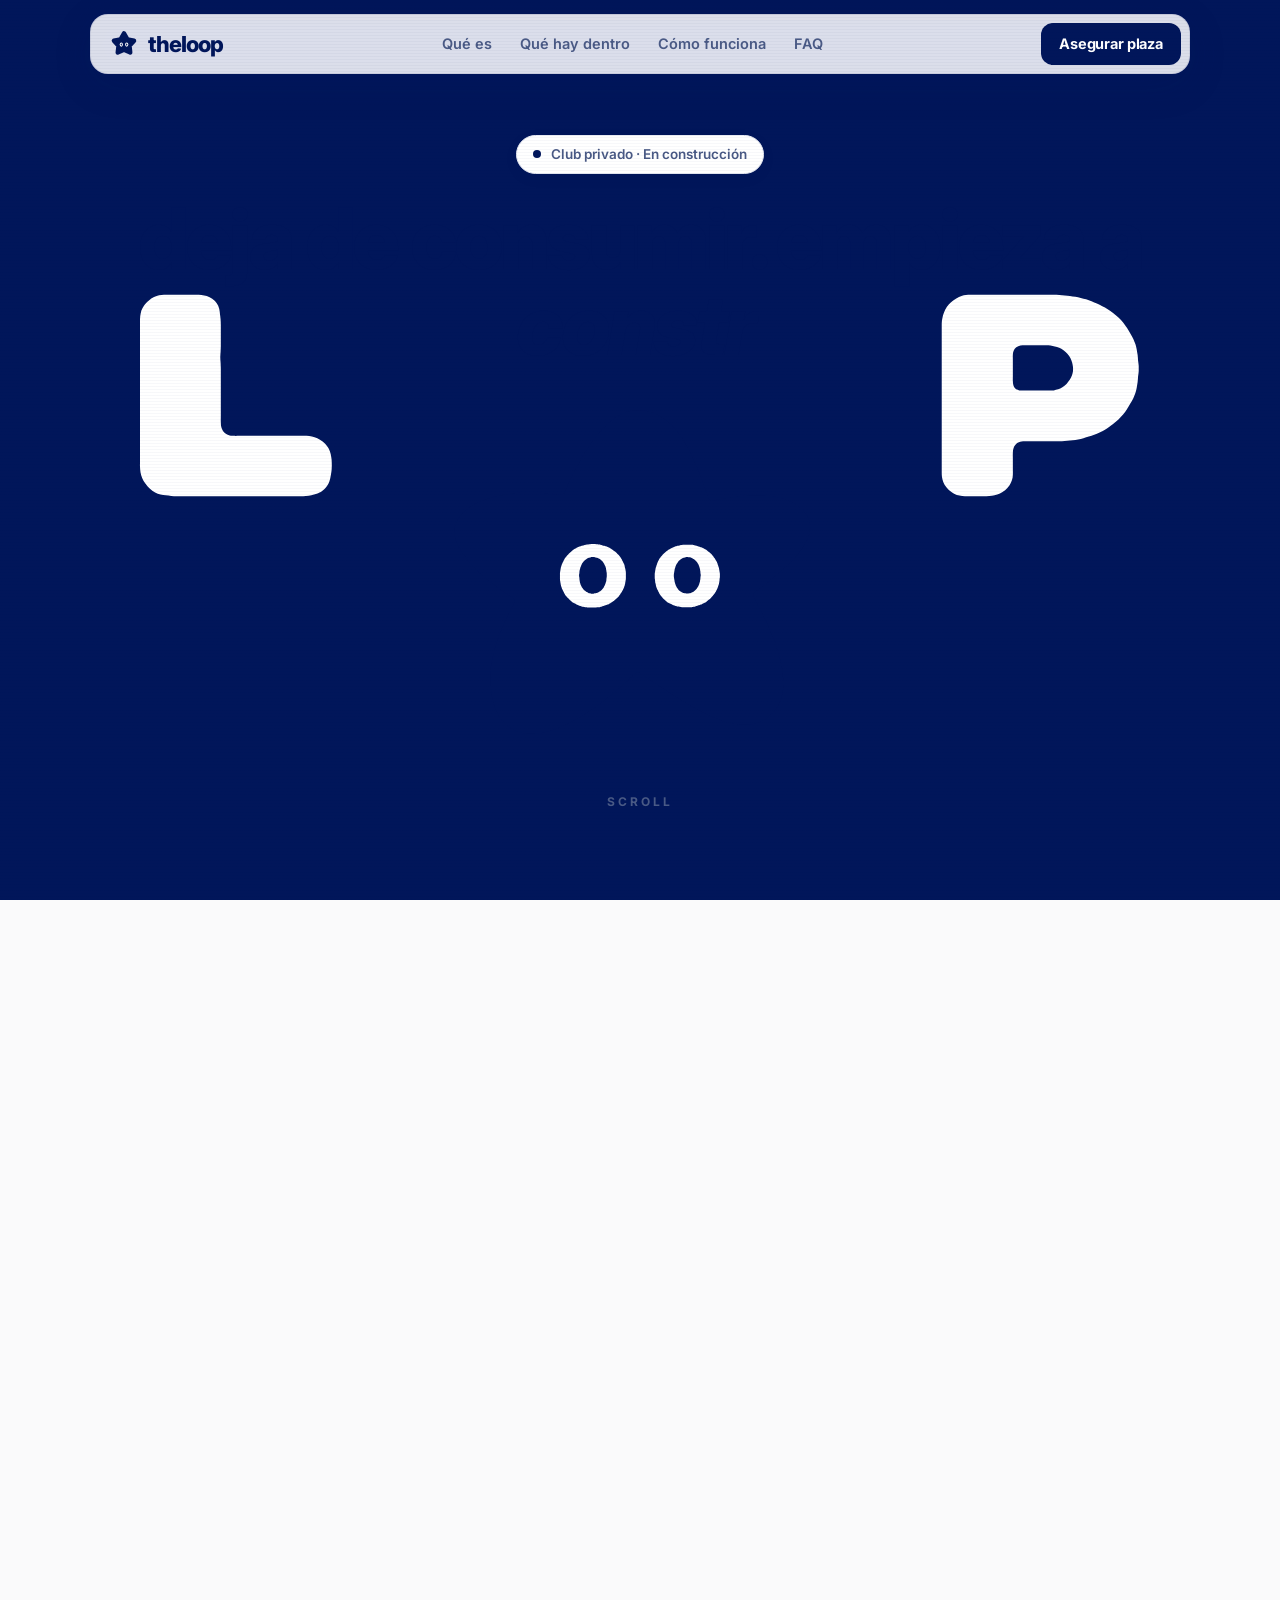
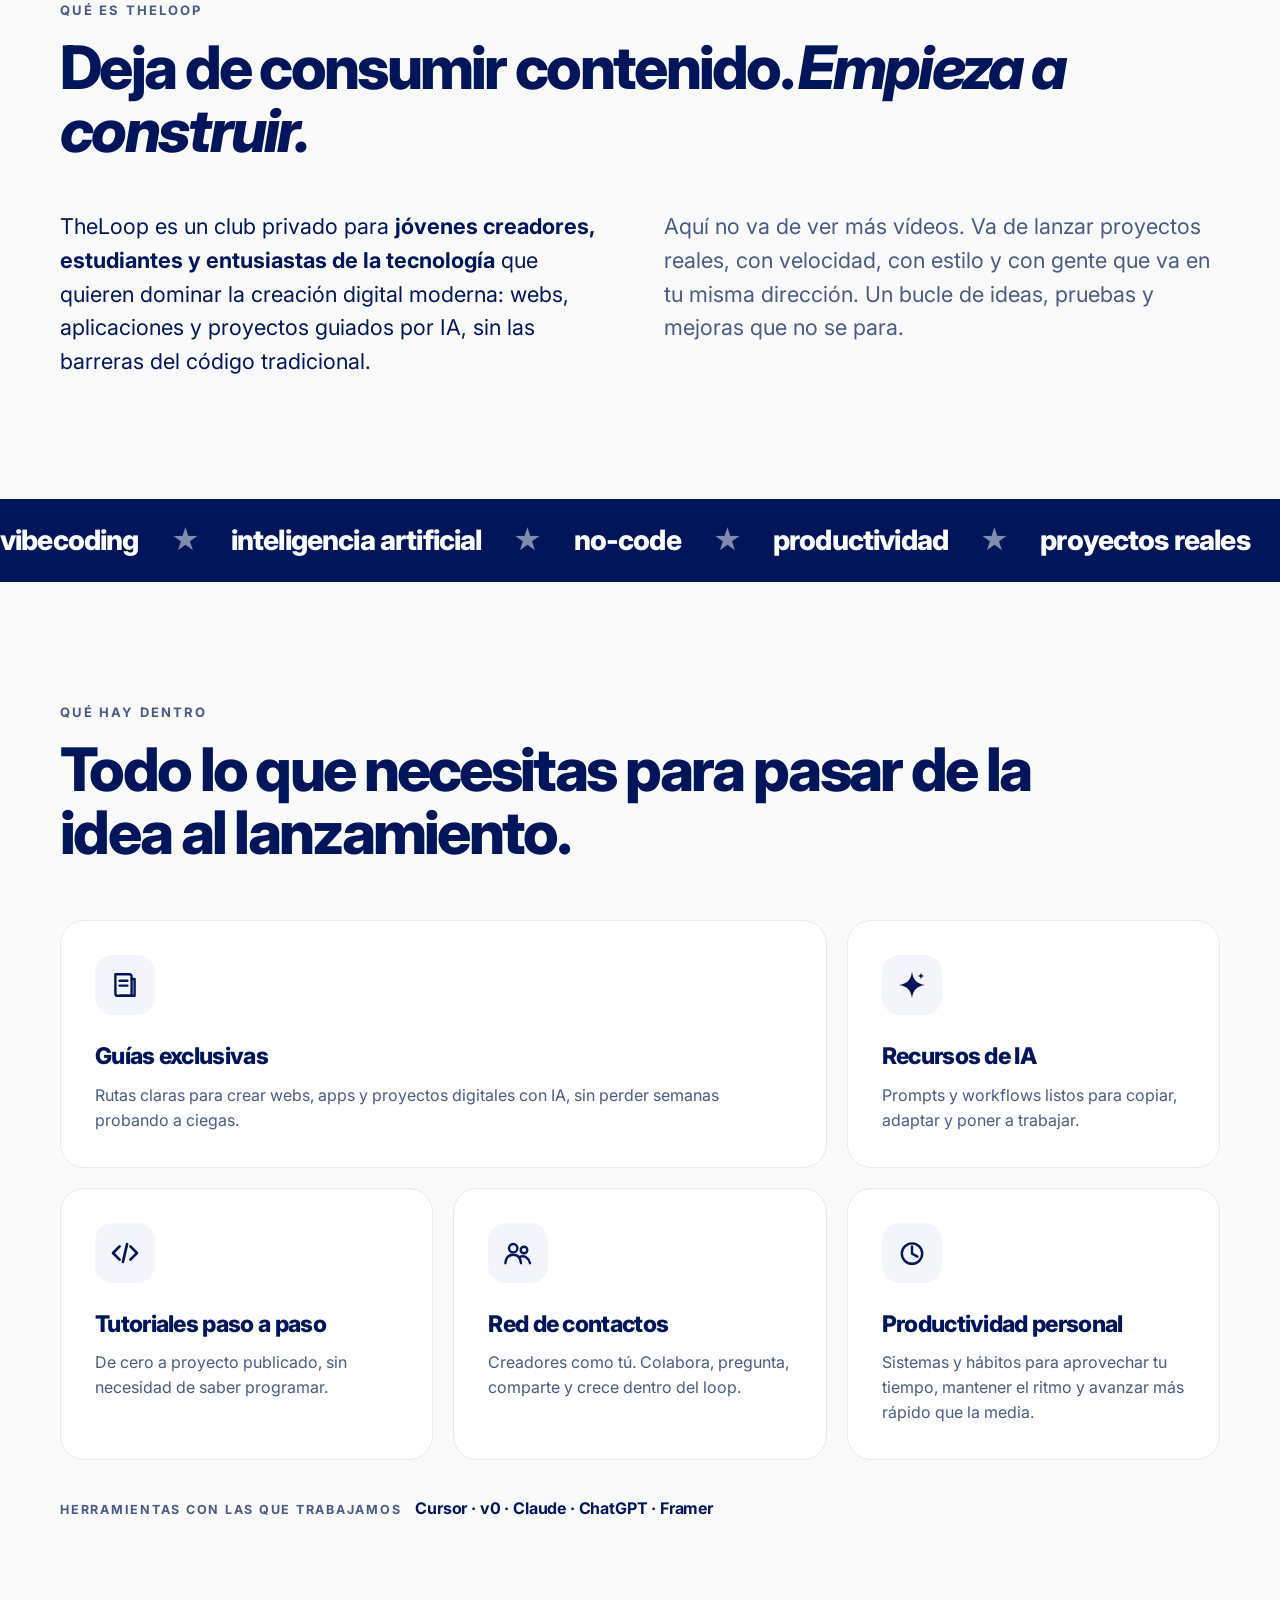
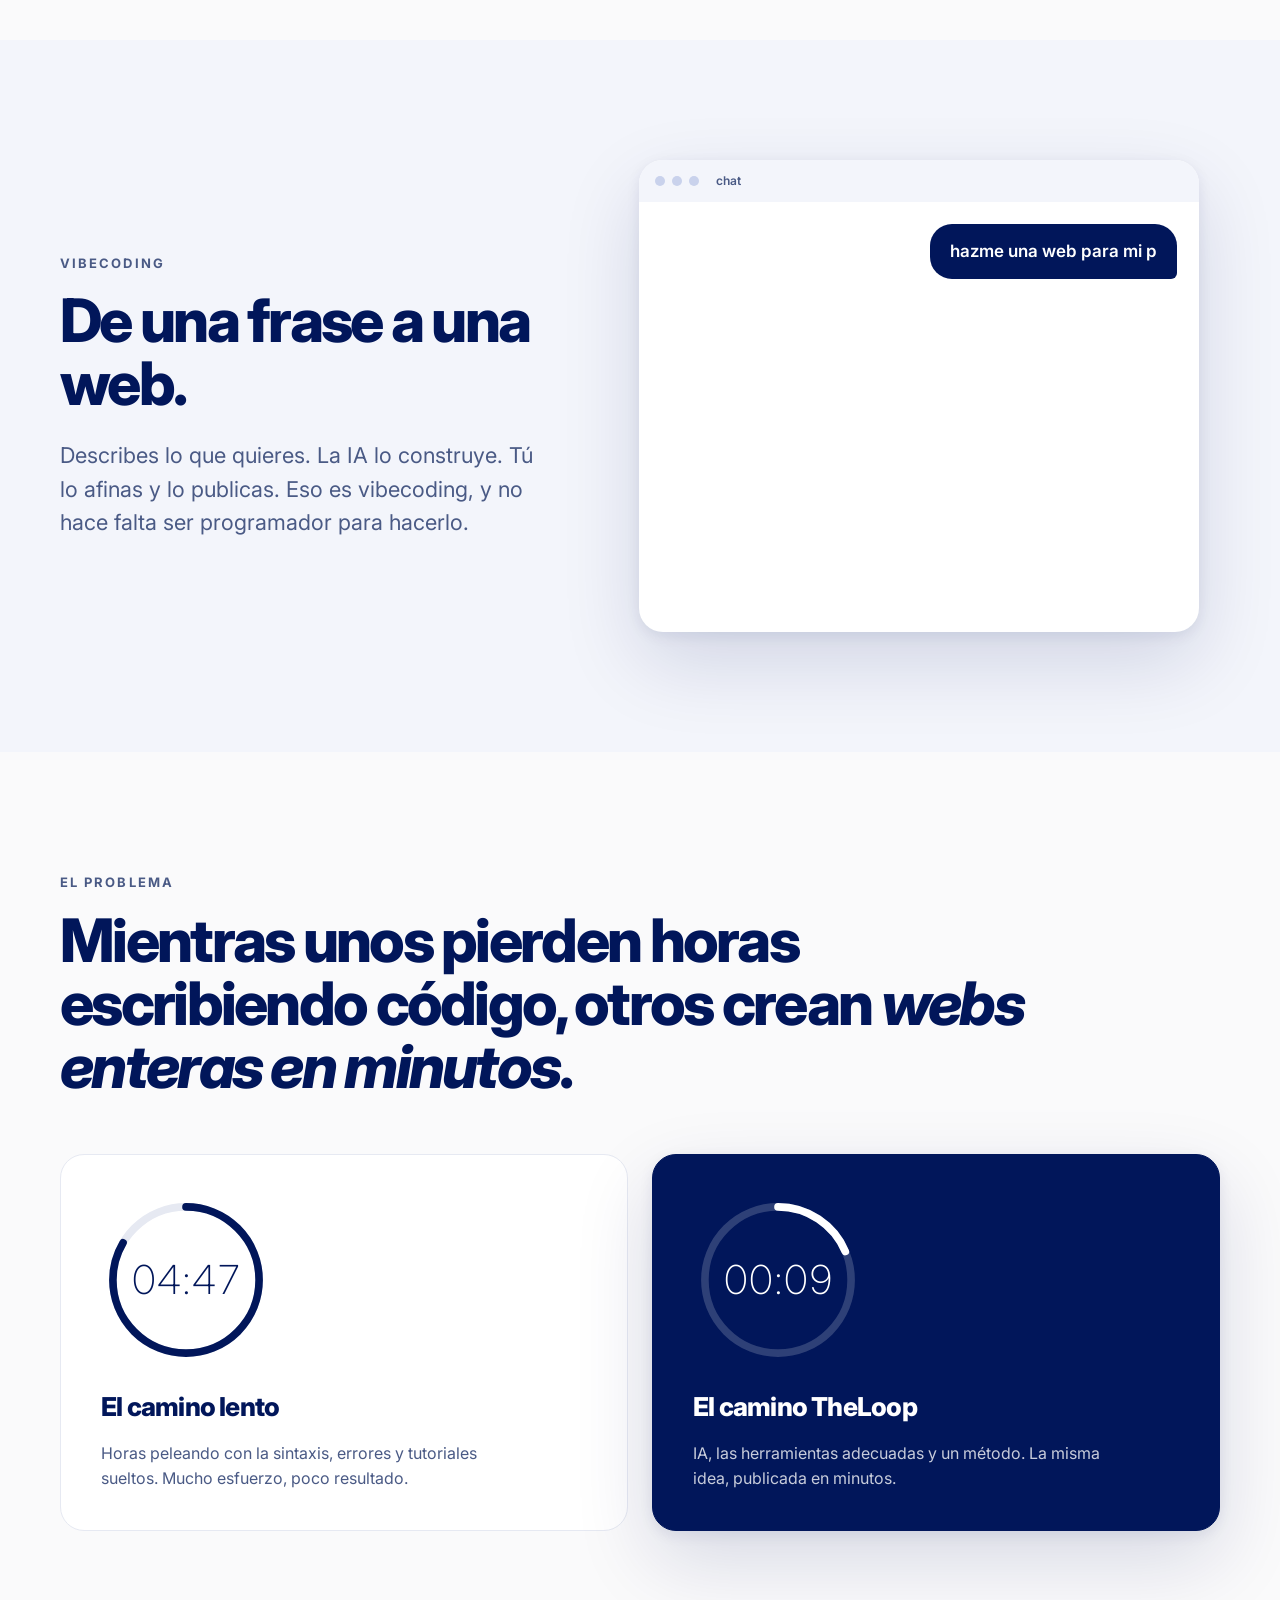
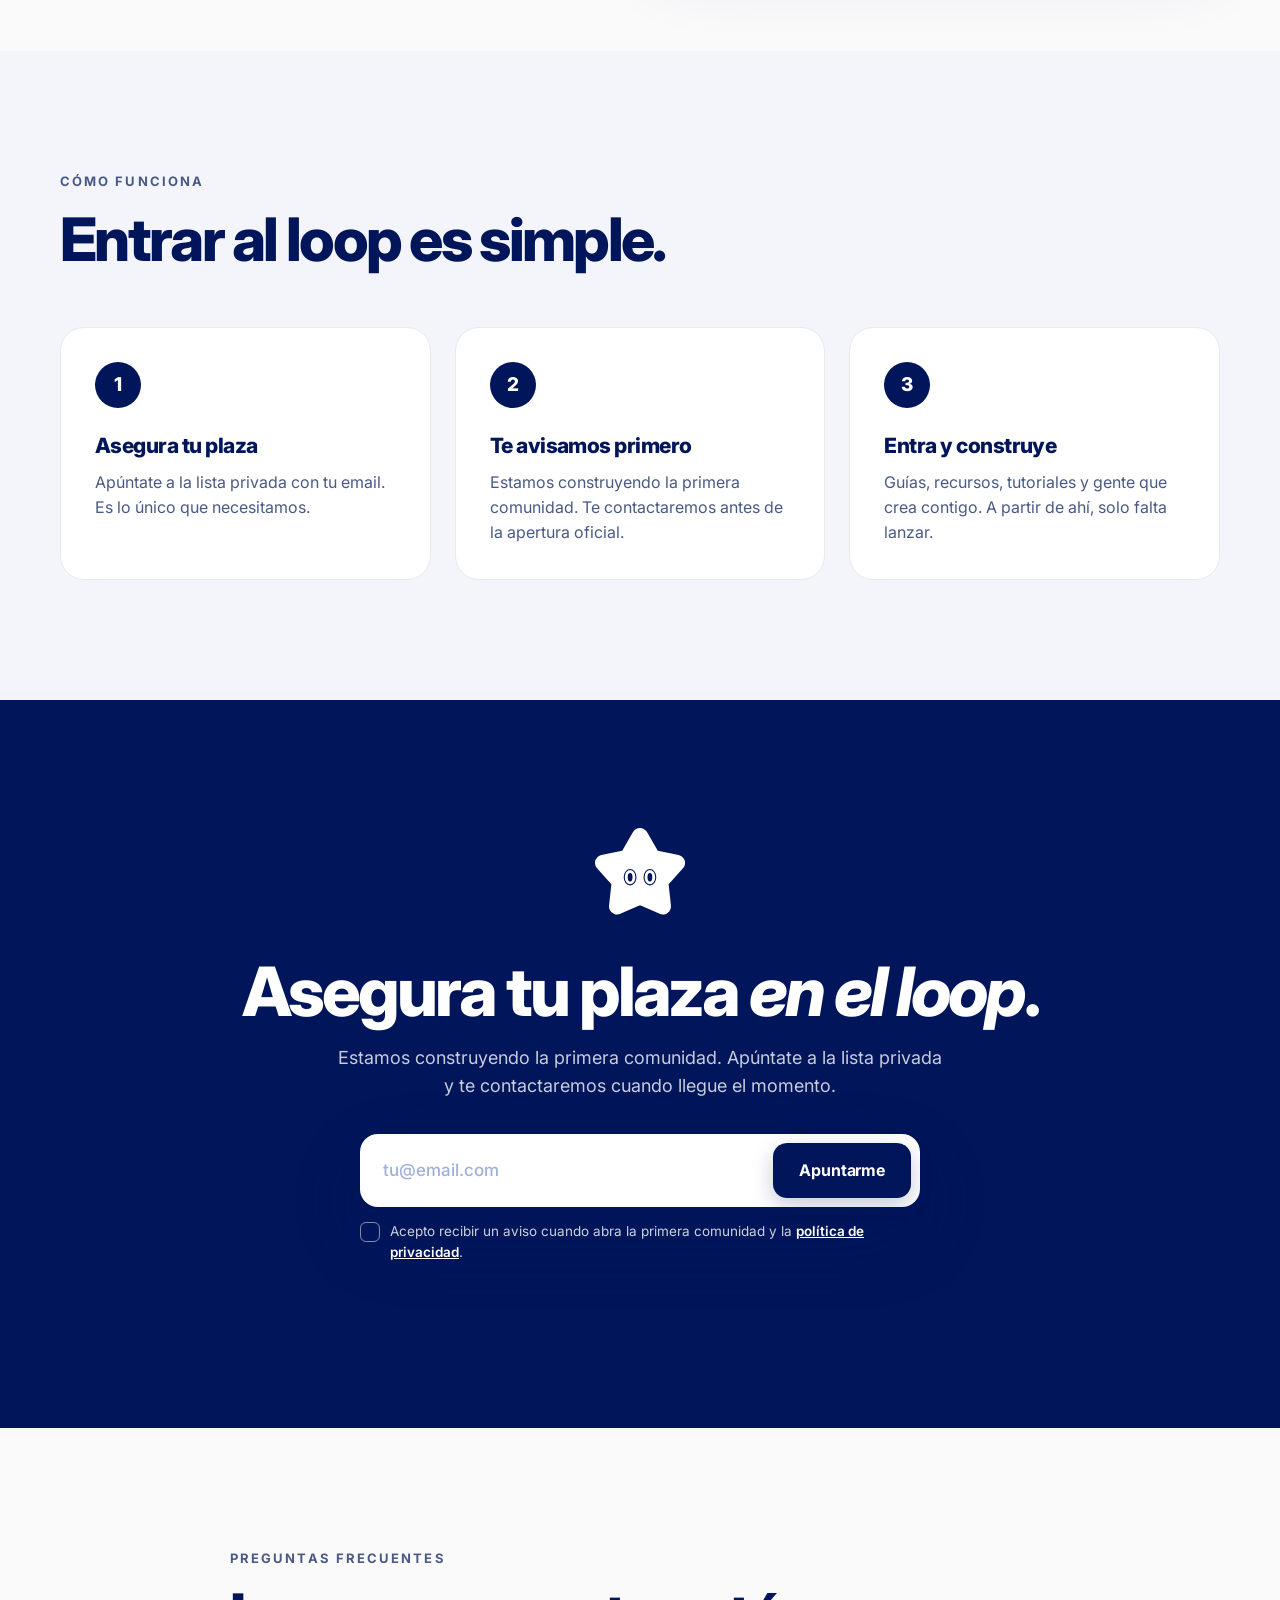
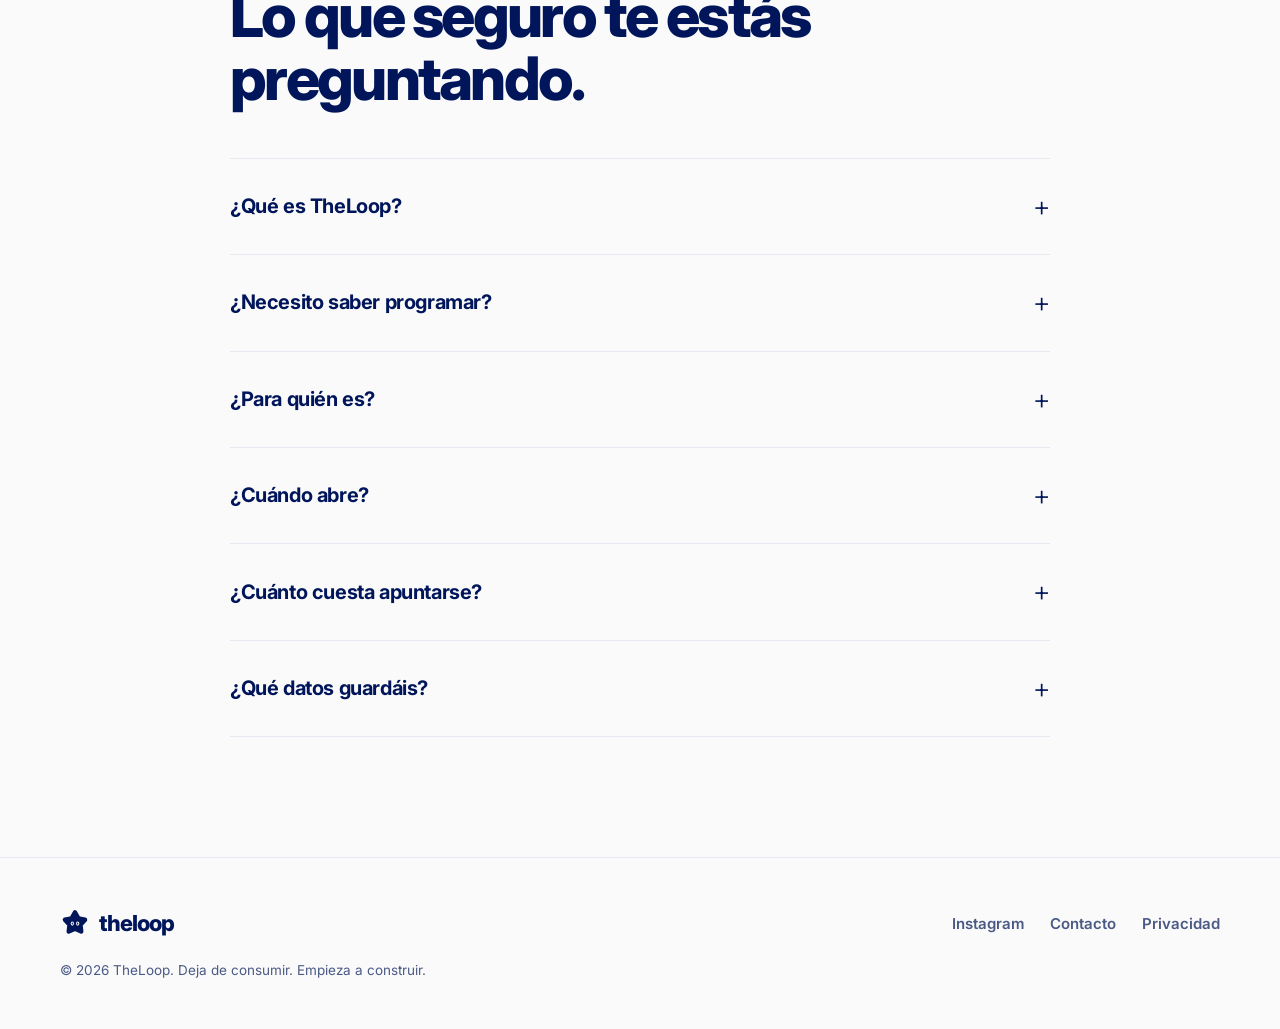
==== commit 15fa1328: "v2" ====
--- a/index.html
+++ b/index.html
@@ -1,606 +1,239 @@
-<!DOCTYPE html>
+<!doctype html>
 <html lang="es">
 <head>
-<meta charset="UTF-8">
-<meta name="viewport" content="width=device-width, initial-scale=1.0">
-<meta name="theme-color" content="#061957">
-<meta name="description" content="TheLoop — herramientas, criterio y comunidad para crear en digital.">
-<title>TheLoop — Think beyond the loop</title>
-<style>
-@import url('https://fonts.googleapis.com/css2?family=DM+Mono:wght@400;500&family=Manrope:wght@400;500;600;700;800;900&display=swap');
-
-:root {
-  --navy: #061957;
-  --blue: #09236f;
-  --ink: #081943;
-  --paper: #f7f8fb;
-  --muted: #737d98;
-  --line: rgba(8, 25, 67, 0.13);
-  --ease: cubic-bezier(.2, .75, .2, 1);
-}
-
-* { box-sizing: border-box; }
-html { scroll-behavior: smooth; }
-body {
-  margin: 0;
-  background: var(--paper);
-  color: var(--ink);
-  font-family: Manrope, Arial, sans-serif;
-  overflow-x: hidden;
-}
-
-a { color: inherit; text-decoration: none; }
-button, input { font: inherit; }
-.mono { font-family: 'DM Mono', monospace; letter-spacing: .08em; text-transform: uppercase; font-size: 10px; }
-
-/* Navegación */
-.nav {
-  position: fixed;
-  z-index: 20;
-  top: 0;
-  left: 0;
-  width: 100%;
-  display: flex;
-  align-items: center;
-  justify-content: space-between;
-  padding: 22px 5vw;
-  color: var(--ink);
-  transition: color .5s, padding .4s, background .3s;
-}
-.nav.scrolled {
-  padding-top: 15px;
-  padding-bottom: 15px;
-  background: rgba(247, 248, 251, 0.82);
-  backdrop-filter: blur(18px);
-  border-bottom: 1px solid rgba(8, 25, 67, 0.07);
-}
-.nav.on-dark { color: white; }
-.brand {
-  display: flex;
-  align-items: center;
-  gap: 10px;
-  font-weight: 900;
-  letter-spacing: -.07em;
-  font-size: 20px;
-}
-.brand-mark { width: 24px; height: 24px; }
-.nav-links { display: flex; gap: 34px; align-items: center; font-size: 12px; font-weight: 700; }
-.nav-links a { opacity: .72; transition: opacity .2s; }
-.nav-links a:hover { opacity: 1; }
-.nav-cta { padding: 11px 17px; border: 1px solid currentColor; border-radius: 99px; opacity: 1 !important; }
-
-/* Hero y Animación de Scroll */
-.hero { height: 220vh; position: relative; background: #fff; }
-.hero-stage {
-  height: 100vh;
-  position: sticky;
-  top: 0;
-  overflow: hidden;
-  display: grid;
-  place-items: center;
-  background: #fff;
-  isolation: isolate;
-}
-.hero-bg {
-  position: absolute;
-  inset: 0;
-  background: var(--navy);
-  clip-path: inset(100% 0 0 0);
-  z-index: 0;
-  will-change: clip-path;
-}
-.star-wrap {
-  position: absolute;
-  width: min(66vw, 650px);
-  aspect-ratio: 1;
-  z-index: 2;
-  display: grid;
-  place-items: center;
-  will-change: transform, opacity;
-}
-.star-wrap svg { width: 100%; height: 100%; filter: drop-shadow(0 20px 40px rgba(0,0,0,0.15)); }
-
-/* Ojos de la estrella para animación de parpadeo */
-.star-eyes {
-  transform-origin: center;
-  transition: transform 0.15s ease;
-}
-.star-wrap.blinking .star-eyes {
-  transform: scaleY(0.1);
-}
-
-.hero-logo {
-  position: absolute;
-  width: min(76vw, 720px);
-  height: auto;
-  z-index: 3;
-  opacity: 0;
-  transform: scale(.9);
-  will-change: opacity, transform;
-}
-.hero-copy {
-  position: absolute;
-  z-index: 4;
-  bottom: 8vh;
-  left: 5vw;
-  right: 5vw;
-  display: flex;
-  justify-content: space-between;
-  align-items: flex-end;
-  color: var(--ink);
-  will-change: opacity;
-}
-.hero-copy .eyebrow { margin-bottom: 13px; }
-.hero-title {
-  font-size: clamp(36px, 6.8vw, 94px);
-  line-height: .92;
-  letter-spacing: -.085em;
-  font-weight: 900;
-  max-width: 700px;
-  margin: 0;
-}
-.hero-note { max-width: 190px; font-size: 12px; line-height: 1.6; font-weight: 600; }
-.scroll-cue {
-  position: absolute;
-  z-index: 4;
-  right: 5vw;
-  top: 50%;
-  display: flex;
-  align-items: center;
-  gap: 12px;
-  writing-mode: vertical-rl;
-  color: var(--ink);
-}
-.scroll-line {
-  height: 55px;
-  width: 1px;
-  background: currentColor;
-  transform-origin: top;
-  animation: line 1.5s ease-in-out infinite;
-}
-@keyframes line {
-  0%, 100% { transform: scaleY(.35); opacity: .4; }
-  50% { transform: scaleY(1); opacity: 1; }
-}
-
-/* Secciones generales */
-.section { padding: 145px 8vw; }
-.intro { display: grid; grid-template-columns: 1fr 1fr; gap: 8vw; align-items: end; }
-.eyebrow { color: #53638d; }
-.section h2 {
-  font-size: clamp(38px, 6vw, 76px);
-  letter-spacing: -.075em;
-  line-height: .98;
-  margin: 18px 0 0;
-  font-weight: 900;
-}
-.intro p { max-width: 440px; font-size: 16px; line-height: 1.8; color: #58627c; margin: 0 0 8px; }
-
-/* Servicios */
-.services { padding-top: 80px; }
-.section-head { display: flex; justify-content: space-between; align-items: flex-end; margin-bottom: 48px; }
-.section-head p { color: var(--muted); font-size: 13px; max-width: 240px; line-height: 1.6; }
-.service-grid { display: grid; grid-template-columns: repeat(3, 1fr); gap: 14px; }
-.service {
-  min-height: 350px;
-  background: #fff;
-  border: 1px solid var(--line);
-  border-radius: 5px;
-  padding: 28px;
-  display: flex;
-  flex-direction: column;
-  justify-content: space-between;
-  position: relative;
-  overflow: hidden;
-  transition: transform .5s var(--ease), background .4s, color .4s, border-color .4s;
-}
-.service:hover { transform: translateY(-9px); background: var(--navy); color: white; border-color: var(--navy); }
-.service-num { color: #7884a4; }
-.service-icon {
-  width: 54px;
-  height: 54px;
-  border: 1px solid var(--line);
-  border-radius: 50%;
-  display: grid;
-  place-items: center;
-  font-size: 18px;
-  font-weight: 800;
-  transition: transform .5s, border-color .4s;
-}
-.service:hover .service-icon { transform: rotate(-12deg) scale(1.08); border-color: rgba(255, 255, 255, .4); }
-.service h3 { font-size: 25px; letter-spacing: -.06em; margin: 0 0 12px; }
-.service p { font-size: 13px; line-height: 1.7; color: #77809a; max-width: 290px; margin: 0; }
-.service:hover p { color: #c5cce0; }
-.service-foot { display: flex; justify-content: space-between; align-items: center; }
-.arrow { font-size: 20px; transition: transform .3s; font-weight: 800; }
-.service:hover .arrow { transform: translate(4px, -4px); }
-
-/* Manifesto */
-.manifesto {
-  background: var(--navy);
-  color: #fff;
-  padding: 130px 8vw;
-  position: relative;
-  overflow: hidden;
-}
-.manifesto:after {
-  content: "";
-  position: absolute;
-  width: 550px;
-  height: 550px;
-  border: 1px solid rgba(255, 255, 255, .12);
-  border-radius: 50%;
-  right: -150px;
-  top: -250px;
-  box-shadow: 0 0 0 60px rgba(255, 255, 255, .025), 0 0 0 120px rgba(255, 255, 255, .02);
-}
-.manifesto-inner { position: relative; z-index: 1; max-width: 1000px; }
-.manifesto h2 { font-size: clamp(42px, 8vw, 104px); line-height: .94; letter-spacing: -.085em; margin: 30px 0 48px; }
-.manifesto h2 span { color: #8295d6; }
-.manifesto-bottom { display: flex; justify-content: space-between; align-items: flex-end; gap: 30px; }
-.manifesto-bottom p { max-width: 380px; line-height: 1.8; color: #b9c4e5; font-size: 14px; }
-.manifesto .mono { color: #a9b8e9; }
-
-/* Formulario */
-.join { padding: 150px 8vw; background: #f1f3f8; }
-.join-grid { display: grid; grid-template-columns: 1fr 1fr; gap: 9vw; align-items: start; }
-.join h2 { font-size: clamp(45px, 7vw, 88px); letter-spacing: -.085em; line-height: .9; margin: 22px 0; }
-.join-copy { color: #66708b; line-height: 1.8; max-width: 390px; font-size: 14px; }
-.form-card { background: #fff; padding: 36px; border: 1px solid var(--line); box-shadow: 0 20px 70px rgba(7, 25, 75, .06); }
-.form-card label { display: block; font-size: 11px; font-weight: 800; margin: 18px 0 8px; }
-.form-card input {
-  width: 100%;
-  border: 0;
-  border-bottom: 1px solid #cbd1df;
-  padding: 13px 0;
-  outline: 0;
-  background: transparent;
-  color: var(--ink);
-  font-size: 14px;
-  border-radius: 0;
-}
-.form-card input:focus { border-color: var(--navy); }
-.form-card button {
-  width: 100%;
-  margin-top: 28px;
-  padding: 17px 20px;
-  background: var(--navy);
-  color: white;
-  border: 0;
-  font-size: 12px;
-  font-weight: 800;
-  cursor: pointer;
-  display: flex;
-  justify-content: space-between;
-  align-items: center;
-  transition: background .25s, transform .25s;
-}
-.form-card button:hover { background: #12358f; transform: translateY(-2px); }
-.fine { font-size: 10px; color: #929bb0; line-height: 1.6; margin-top: 16px; }
-.status-msg {
-  display: none;
-  padding: 15px;
-  font-weight: 700;
-  font-size: 13px;
-  line-height: 1.6;
-  margin-top: 20px;
-  border-radius: 4px;
-}
-.status-msg.success { background: #eef2ff; color: var(--navy); }
-.status-msg.error { background: #ffeef0; color: #c5221f; }
-
-/* Footer */
-.footer {
-  background: #061342;
-  color: #fff;
-  padding: 34px 5vw;
-  display: flex;
-  justify-content: space-between;
-  align-items: center;
-  font-size: 11px;
-}
-.footer .brand { font-size: 18px; }
-.footer-note { color: #98a6d0; }
-
-/* Animaciones de entrada */
-.reveal { opacity: 0; transform: translateY(35px); transition: opacity .8s var(--ease), transform .8s var(--ease); }
-.reveal.visible { opacity: 1; transform: translateY(0); }
-.delay-1 { transition-delay: .12s; }
-.delay-2 { transition-delay: .24s; }
-
-@media(max-width:760px){
-  .nav { padding: 18px 6vw; }
-  .nav-links { gap: 15px; }
-  .nav-links a:not(.nav-cta) { display: none; }
-  .hero { height: 180vh; }
-  .star-wrap { width: 94vw; }
-  .hero-logo { width: 100vw; }
-  .hero-copy { bottom: 9vh; display: block; }
-  .hero-title { font-size: clamp(42px, 13vw, 76px); }
-  .hero-note { margin-top: 20px; max-width: 240px; }
-  .scroll-cue { right: 6vw; top: 43%; }
-  .section { padding: 95px 7vw; }
-  .intro, .join-grid { grid-template-columns: 1fr; gap: 35px; }
-  .section-head { display: block; }
-  .section-head p { margin-top: 20px; }
-  .service-grid { grid-template-columns: 1fr; }
-  .service { min-height: 290px; }
-  .manifesto { padding: 95px 7vw; }
-  .manifesto-bottom { display: block; }
-  .manifesto-bottom p { margin-bottom: 30px; }
-  .form-card { padding: 26px; }
-  .footer { gap: 15px; flex-wrap: wrap; }
-  .footer-note { width: 100%; }
-}
-@media(prefers-reduced-motion:reduce){
-  html { scroll-behavior: auto; }
-  *, *:before, *:after { animation-duration: .01ms!important; transition-duration: .01ms!important; }
-}
-</style>
+  <meta charset="utf-8">
+  <meta name="viewport" content="width=device-width, initial-scale=1, viewport-fit=cover">
+  <title>TheLoop · Club privado de vibecoding y creación digital con IA</title>
+  <meta name="description" content="TheLoop es un club privado para jóvenes creadores que quieren dominar el vibecoding y la creación digital con IA. Deja de consumir, empieza a construir. Asegura tu plaza.">
+  <meta name="theme-color" content="#01165A">
+  <link rel="icon" href="assets/favicon.svg" type="image/svg+xml">
+  <link rel="apple-touch-icon" href="assets/apple-touch-icon.png">
+
+  <meta property="og:type" content="website">
+  <meta property="og:title" content="TheLoop · Deja de consumir. Empieza a construir.">
+  <meta property="og:description" content="Club privado de vibecoding y creación digital con IA para jóvenes creadores. Asegura tu plaza en la lista privada.">
+  <meta property="og:image" content="assets/og-image.png">
+  <meta property="og:locale" content="es_ES">
+  <meta name="twitter:card" content="summary_large_image">
+
+  <link rel="preconnect" href="https://fonts.googleapis.com">
+  <link rel="preconnect" href="https://fonts.gstatic.com" crossorigin>
+  <link href="https://fonts.googleapis.com/css2?family=Inter:ital,wght@0,200;0,400;0,500;0,600;0,700;0,800;1,700;1,800&display=swap" rel="stylesheet">
+  <link rel="stylesheet" href="styles.css">
+  <script type="application/ld+json">
+  {"@context":"https://schema.org","@type":"Organization","name":"TheLoop","description":"Club privado de vibecoding y creación digital con IA para jóvenes creadores.","sameAs":["https://instagram.com/the_loop_oficial"]}
+  </script>
 </head>
 <body>
-
-<header class="nav" id="nav">
-  <a class="brand" href="#top">
-    <!-- Estrella Vectorial Limpia -->
-    <svg class="brand-mark" viewBox="0 0 500 500" fill="none">
-      <path d="M250 35C285 130 370 145 440 210C485 255 450 350 370 410C300 460 200 460 130 410C50 350 15 255 60 210C130 145 215 130 250 35Z" fill="#061957"/>
-      <ellipse cx="205" cy="245" rx="32" ry="42" fill="white"/>
-      <ellipse cx="295" cy="245" rx="32" ry="42" fill="white"/>
-    </svg>
-    THELOOP
-  </a>
-  <nav class="nav-links">
-    <a href="#servicios">Qué hacemos</a>
-    <a href="#filosofia">La idea</a>
-    <a class="nav-cta" href="#lista">Lista privada &nearr;</a>
-  </nav>
-</header>
-
-<main id="top">
-<section class="hero" id="hero">
-  <div class="hero-stage" id="stage">
-    <div class="hero-bg" id="heroBg"></div>
-    
-    <!-- Estrella Mascota Interactiva con Ojos -->
-    <div class="star-wrap" id="star">
-      <svg viewBox="0 0 500 500" fill="none">
-        <path d="M250 35C285 130 370 145 440 210C485 255 450 350 370 410C300 460 200 460 130 410C50 350 15 255 60 210C130 145 215 130 250 35Z" fill="#061957"/>
-        <g class="star-eyes">
-          <ellipse cx="205" cy="245" rx="32" ry="42" fill="white"/>
-          <ellipse cx="295" cy="245" rx="32" ry="42" fill="white"/>
-        </g>
-      </svg>
+  <a class="skip" href="#que-es">Saltar al contenido</a>
+
+  <header class="nav" id="top">
+    <a class="brand" href="#top" aria-label="TheLoop, inicio">
+      <img src="assets/star.svg" alt="" width="30" height="30"><span>theloop</span>
+    </a>
+    <nav class="nav__links" aria-label="Principal">
+      <a href="#que-es">Qué es</a>
+      <a href="#dentro">Qué hay dentro</a>
+      <a href="#como">Cómo funciona</a>
+      <a href="#faq">FAQ</a>
+    </nav>
+    <a class="btn btn--sm" href="#unirme">Asegurar plaza</a>
+  </header>
+
+  <main>
+    <!-- ============ ESCENA DE SCROLL: la estrella llena la pantalla y se convierte en LOOP ============ -->
+    <section class="stage" id="stage" aria-label="Introducción">
+      <div class="stage__pin">
+        <svg id="stageSvg" role="img" aria-label="La estrella de TheLoop crece hasta llenar la pantalla de azul, parpadea y se convierte en el logotipo LOOP"></svg>
+
+        <div class="stage__intro" id="stageIntro">
+          <p class="pill"><span class="dot"></span> Club privado · En construcción</p>
+          <h1 class="stage__title">
+            <span class="type" id="typeLine" aria-hidden="true"></span>
+            <span class="sr">TheLoop: deja de consumir, empieza a construir.</span>
+          </h1>
+        </div>
+
+        <div class="stage__hint" id="stageHint" aria-hidden="true"><span>scroll</span><i></i></div>
+
+        <div class="stage__outro" id="stageOutro">
+          <p class="stage__tag">club privado de vibecoding</p>
+          <p class="stage__sub">Crea webs, apps y proyectos con IA.<br>Sin las barreras del código tradicional.</p>
+          <a class="btn btn--light" href="#unirme">Asegurar mi plaza</a>
+        </div>
+      </div>
+    </section>
+
+    <!-- ============ QUÉ ES ============ -->
+    <section class="section" id="que-es">
+      <div class="wrap">
+        <p class="eyebrow">Qué es TheLoop</p>
+        <h2 class="h2">Deja de consumir contenido. <em>Empieza a construir.</em></h2>
+        <div class="two">
+          <p class="big">TheLoop es un club privado para <strong>jóvenes creadores, estudiantes y entusiastas de la tecnología</strong> que quieren dominar la creación digital moderna: webs, aplicaciones y proyectos guiados por IA, sin las barreras del código tradicional.</p>
+          <p class="big big--soft">Aquí no va de ver más vídeos. Va de lanzar proyectos reales, con velocidad, con estilo y con gente que va en tu misma dirección. Un bucle de ideas, pruebas y mejoras que no se para.</p>
+        </div>
+      </div>
+    </section>
+
+    <div class="marquee" aria-label="Temas: vibecoding, IA, no-code, productividad">
+      <div class="marquee__track" aria-hidden="true">
+        <span>vibecoding</span><span>★</span><span>inteligencia artificial</span><span>★</span><span>no-code</span><span>★</span><span>productividad</span><span>★</span><span>proyectos reales</span><span>★</span>
+        <span>vibecoding</span><span>★</span><span>inteligencia artificial</span><span>★</span><span>no-code</span><span>★</span><span>productividad</span><span>★</span><span>proyectos reales</span><span>★</span>
+      </div>
     </div>
 
-    <!-- Logo LOOP Vectorial -->
-    <div class="hero-logo" id="heroLogo">
-      <svg viewBox="0 0 800 260" fill="none">
-        <path d="M 120 40 L 190 40 L 190 170 L 260 170 L 260 220 L 120 220 Z" fill="white"/>
-        <path d="M 350 35 C 410 35 440 70 440 130 C 440 190 410 225 350 225 C 290 225 260 190 260 130 C 260 70 290 35 350 35 Z M 350 85 C 325 85 315 102 315 130 C 315 158 325 175 350 175 C 375 175 385 158 385 130 C 385 102 375 85 350 85 Z" fill="white"/>
-        <path d="M 540 35 C 600 35 630 70 630 130 C 630 190 600 225 540 225 C 480 225 450 190 450 130 C 450 70 480 35 540 35 Z M 540 85 C 515 85 505 102 505 130 C 505 158 515 175 540 175 C 565 175 575 158 575 130 C 575 102 565 85 540 85 Z" fill="white"/>
-        <path d="M 650 40 L 740 40 C 780 40 800 60 800 95 C 800 130 780 150 740 150 L 710 150 L 710 220 L 650 220 Z M 710 90 L 735 90 C 748 90 752 94 752 98 C 752 102 748 106 735 106 L 710 106 Z" fill="white"/>
-      </svg>
+    <!-- ============ QUÉ HAY DENTRO ============ -->
+    <section class="section" id="dentro">
+      <div class="wrap">
+        <p class="eyebrow">Qué hay dentro</p>
+        <h2 class="h2">Todo lo que necesitas para pasar de la idea al lanzamiento.</h2>
+        <div class="bento">
+          <article class="card card--wide">
+            <div class="card__icon"><svg viewBox="0 0 100 100" fill="none" stroke="#01165A" stroke-width="8" stroke-linecap="round" stroke-linejoin="round"><path d="M18 14h46a8 8 0 0 1 8 8v64H26a8 8 0 0 1-8-8z"/><path d="M72 30h10v56H34"/><line x1="32" y1="36" x2="58" y2="36"/><line x1="32" y1="52" x2="58" y2="52"/></svg></div>
+            <h3>Guías exclusivas</h3>
+            <p>Rutas claras para crear webs, apps y proyectos digitales con IA, sin perder semanas probando a ciegas.</p>
+          </article>
+          <article class="card">
+            <div class="card__icon"><svg viewBox="0 0 100 100"><path d="M50 6C54 34 66 46 94 50 66 54 54 66 50 94 46 66 34 54 6 50 34 46 46 34 50 6Z" fill="#01165A"/><path d="M80 8C81 16 84 19 92 20 84 21 81 24 80 32 79 24 76 21 68 20 76 19 79 16 80 8Z" fill="#01165A"/></svg></div>
+            <h3>Recursos de IA</h3>
+            <p>Prompts y workflows listos para copiar, adaptar y poner a trabajar.</p>
+          </article>
+          <article class="card">
+            <div class="card__icon"><svg viewBox="0 0 100 100" fill="none" stroke="#01165A" stroke-width="9" stroke-linecap="round" stroke-linejoin="round"><polyline points="32,28 10,50 32,72"/><polyline points="68,28 90,50 68,72"/><line x1="57" y1="20" x2="43" y2="80"/></svg></div>
+            <h3>Tutoriales paso a paso</h3>
+            <p>De cero a proyecto publicado, sin necesidad de saber programar.</p>
+          </article>
+          <article class="card">
+            <div class="card__icon"><svg viewBox="0 0 100 100" fill="none" stroke="#01165A" stroke-width="8" stroke-linecap="round"><circle cx="34" cy="34" r="14"/><circle cx="70" cy="40" r="11"/><path d="M8 84c2-18 12-28 26-28s24 10 26 28M58 62c14-4 28 4 32 22"/></svg></div>
+            <h3>Red de contactos</h3>
+            <p>Creadores como tú. Colabora, pregunta, comparte y crece dentro del loop.</p>
+          </article>
+          <article class="card">
+            <div class="card__icon"><svg viewBox="0 0 100 100" fill="none" stroke="#01165A" stroke-width="8" stroke-linecap="round" stroke-linejoin="round"><circle cx="50" cy="52" r="34"/><polyline points="50,28 50,52 68,62"/></svg></div>
+            <h3>Productividad personal</h3>
+            <p>Sistemas y hábitos para aprovechar tu tiempo, mantener el ritmo y avanzar más rápido que la media.</p>
+          </article>
+        </div>
+        <p class="tools"><span>Herramientas con las que trabajamos</span> Cursor · v0 · Claude · ChatGPT · Framer</p>
+      </div>
+    </section>
+
+    <!-- ============ DEMO VIBECODING ============ -->
+    <section class="section section--tint" id="demo">
+      <div class="wrap demo">
+        <div class="demo__copy">
+          <p class="eyebrow">Vibecoding</p>
+          <h2 class="h2">De una frase a una web.</h2>
+          <p class="big big--soft">Describes lo que quieres. La IA lo construye. Tú lo afinas y lo publicas. Eso es vibecoding, y no hace falta ser programador para hacerlo.</p>
+        </div>
+        <div class="demo__art" aria-hidden="true">
+          <div class="chat">
+            <div class="chat__bar"><i></i><i></i><i></i><span>chat</span></div>
+            <div class="chat__body">
+              <div class="bubble bubble--me" id="demoPrompt"></div>
+              <div class="chat__think" id="demoThink"><img src="assets/star.svg" alt="" width="34" height="34"><span>construyendo…</span></div>
+              <div class="chat__site" id="demoSite">
+                <div class="mock__bar"><i></i><i></i><i></i><span>mi-proyecto.com</span></div>
+                <div class="site">
+                  <div class="site__nav"><b></b><u></u><u></u><u></u></div>
+                  <div class="site__hero">
+                    <div><h4>tu idea,<br>online.</h4><s></s><s></s><em>empezar</em></div>
+                    <div class="site__img"><i></i><i></i></div>
+                  </div>
+                </div>
+              </div>
+            </div>
+          </div>
+        </div>
+      </div>
+    </section>
+
+    <!-- ============ DOS CAMINOS ============ -->
+    <section class="section" id="problema">
+      <div class="wrap">
+        <p class="eyebrow">El problema</p>
+        <h2 class="h2">Mientras unos pierden horas escribiendo código, otros crean <em>webs enteras en minutos</em>.</h2>
+        <div class="vs">
+          <article class="vs__card">
+            <div class="ring" aria-hidden="true"><svg viewBox="0 0 200 200"><circle cx="100" cy="100" r="86" class="ring__track"/><circle cx="100" cy="100" r="86" class="ring__bar ring__bar--slow"/></svg><span>04:47</span></div>
+            <h3>El camino lento</h3>
+            <p>Horas peleando con la sintaxis, errores y tutoriales sueltos. Mucho esfuerzo, poco resultado.</p>
+          </article>
+          <article class="vs__card vs__card--hi">
+            <div class="ring" aria-hidden="true"><svg viewBox="0 0 200 200"><circle cx="100" cy="100" r="86" class="ring__track"/><circle cx="100" cy="100" r="86" class="ring__bar ring__bar--fast"/></svg><span>00:09</span></div>
+            <h3>El camino TheLoop</h3>
+            <p>IA, las herramientas adecuadas y un método. La misma idea, publicada en minutos.</p>
+          </article>
+        </div>
+      </div>
+    </section>
+
+    <!-- ============ CÓMO FUNCIONA ============ -->
+    <section class="section section--tint" id="como">
+      <div class="wrap">
+        <p class="eyebrow">Cómo funciona</p>
+        <h2 class="h2">Entrar al loop es simple.</h2>
+        <ol class="steps">
+          <li><span class="steps__n">1</span><h3>Asegura tu plaza</h3><p>Apúntate a la lista privada con tu email. Es lo único que necesitamos.</p></li>
+          <li><span class="steps__n">2</span><h3>Te avisamos primero</h3><p>Estamos construyendo la primera comunidad. Te contactaremos antes de la apertura oficial.</p></li>
+          <li><span class="steps__n">3</span><h3>Entra y construye</h3><p>Guías, recursos, tutoriales y gente que crea contigo. A partir de ahí, solo falta lanzar.</p></li>
+        </ol>
+      </div>
+    </section>
+
+    <!-- ============ LISTA PRIVADA ============ -->
+    <section class="final" id="unirme">
+      <div class="wrap final__in">
+        <img class="final__star" src="assets/star-white.svg" alt="" width="110" height="110">
+        <h2>Asegura tu plaza <em>en el loop</em>.</h2>
+        <p>Estamos construyendo la primera comunidad. Apúntate a la lista privada y te contactaremos cuando llegue el momento.</p>
+        <form class="waitlist waitlist--dark" id="waitlistForm" data-source="web" novalidate>
+          <label class="sr" for="email">Tu email</label>
+          <div class="waitlist__row">
+            <input id="email" name="email" type="email" inputmode="email" autocomplete="email" placeholder="tu@email.com" required>
+            <button class="btn" type="submit"><span class="btn__label">Apuntarme</span></button>
+          </div>
+          <label class="check">
+            <input type="checkbox" name="consent" required>
+            <span>Acepto recibir un aviso cuando abra la primera comunidad y la <a href="privacidad.html">política de privacidad</a>.</span>
+          </label>
+          <input class="hp" type="text" name="company" tabindex="-1" autocomplete="off" aria-hidden="true">
+          <p class="form__msg" role="status" aria-live="polite"></p>
+        </form>
+      </div>
+    </section>
+
+    <!-- ============ FAQ ============ -->
+    <section class="section" id="faq">
+      <div class="wrap wrap--narrow">
+        <p class="eyebrow">Preguntas frecuentes</p>
+        <h2 class="h2">Lo que seguro te estás preguntando.</h2>
+        <div class="faq">
+          <details><summary>¿Qué es TheLoop?</summary><p>Un club privado para jóvenes creadores, estudiantes y entusiastas de la tecnología que quieren dominar el vibecoding: crear webs, apps y proyectos con IA, y optimizar su productividad.</p></details>
+          <details><summary>¿Necesito saber programar?</summary><p>No. De eso va el vibecoding: describes lo que quieres y la IA te ayuda a construirlo. Te enseñamos las herramientas y el método.</p></details>
+          <details><summary>¿Para quién es?</summary><p>Para cualquiera que quiera pasar de consumir contenido en redes a construir proyectos reales: jóvenes creadores, estudiantes y gente curiosa por la tecnología.</p></details>
+          <details><summary>¿Cuándo abre?</summary><p>El proyecto está en pleno desarrollo y estamos construyendo la comunidad inicial. Quienes estén en la lista privada recibirán el aviso antes de la apertura oficial.</p></details>
+          <details><summary>¿Cuánto cuesta apuntarse?</summary><p>Apuntarte a la lista es gratis y no te compromete a nada. Los detalles del acceso al club se compartirán antes de la apertura.</p></details>
+          <details><summary>¿Qué datos guardáis?</summary><p>Solo tu email y la fecha del alta, para avisarte cuando abramos. Puedes pedir que lo borremos cuando quieras. Más en la <a href="privacidad.html">política de privacidad</a>.</p></details>
+        </div>
+      </div>
+    </section>
+  </main>
+
+  <footer class="foot">
+    <div class="wrap foot__in">
+      <a class="brand" href="#top"><img src="assets/star.svg" alt="" width="30" height="30"><span>theloop</span></a>
+      <nav aria-label="Pie de página">
+        <a id="igLink" href="https://instagram.com/the_loop_oficial" target="_blank" rel="noopener">Instagram</a>
+        <a id="ttLink" href="#" target="_blank" rel="noopener" hidden>TikTok</a>
+        <a id="mailLink" href="mailto:the.loop.club.oficial@gmail.com">Contacto</a>
+        <a href="privacidad.html">Privacidad</a>
+      </nav>
+      <p>© <span id="year">2026</span> TheLoop. Deja de consumir. Empieza a construir.</p>
     </div>
-
-    <div class="hero-copy" id="heroCopy">
-      <div>
-        <div class="mono eyebrow">Club Privado · 001</div>
-        <h1 class="hero-title">Vibecoding y velocidad.</h1>
-      </div>
-      <div class="hero-note">Crea proyectos reales guiados por Inteligencia Artificial[cite: 5].</div>
-    </div>
-    
-    <div class="scroll-cue mono" id="scrollCue">
-      <span>SCROLL PARA DESCUBRIR</span>
-      <i class="scroll-line"></i>
-    </div>
-  </div>
-</section>
-
-<section class="section intro">
-  <div class="reveal">
-    <div class="mono eyebrow">01 / El cambio</div>
-    <h2>De consumir redes<br>a construir con IA.</h2>
-  </div>
-  <p class="reveal delay-1">Ya no necesitas años de programación tradicional para lanzar herramientas digitales potentes. La clave actual es dirigir las tecnologías con criterio y velocidad[cite: 5].</p>
-</section>
-
-<section class="section services" id="servicios">
-  <div class="section-head reveal">
-    <div>
-      <div class="mono eyebrow">02 / Lo que encontrarás</div>
-      <h2>Tu ventaja competitiva.</h2>
-    </div>
-    <p>Un espacio técnico y directo para creadores que hacen[cite: 5].</p>
-  </div>
-  <div class="service-grid">
-    <article class="service reveal">
-      <div class="service-foot"><span class="mono service-num">01 — CREATE</span><span class="service-icon">[+]</span></div>
-      <div>
-        <h3>Vibecoding</h3>
-        <p>Desarrolla webs y aplicaciones fluidas apoyándote en flujos avanzados de Inteligencia Artificial.</p>
-      </div>
-      <div class="service-foot"><span class="mono">Ideación rápida</span><span class="arrow">&nearr;</span></div>
-    </article>
-    <article class="service reveal delay-1">
-      <div class="service-foot"><span class="mono service-num">02 — LEARN</span><span class="service-icon">[#]</span></div>
-      <div>
-        <h3>Productividad</h3>
-        <p>Optimiza tus procesos personales y de desarrollo para iterar con máxima eficiencia.</p>
-      </div>
-      <div class="service-foot"><span class="mono">Aprende haciendo</span><span class="arrow">&nearr;</span></div>
-    </article>
-    <article class="service reveal delay-2">
-      <div class="service-foot"><span class="mono service-num">03 — CONNECT</span><span class="service-icon">[@]</span></div>
-      <div>
-        <h3>Comunidad</h3>
-        <p>Conecta con creadores y mentes inquietas que están construyendo el futuro digital[cite: 5].</p>
-      </div>
-      <div class="service-foot"><span class="mono">Alto valor</span><span class="arrow">&nearr;</span></div>
-    </article>
-  </div>
-</section>
-
-<section class="manifesto" id="filosofia">
-  <div class="manifesto-inner">
-    <div class="mono reveal">03 / Nuestra filosofía</div>
-    <h2 class="reveal delay-1">Menos código<br>bloqueante. <span>Más impacto</span><br>y estilo.</h2>
-    <div class="manifesto-bottom reveal delay-2">
-      <p>TheLoop es el club privado nativo para la nueva generación de creadores digitales que buscan destacar sin rodeos[cite: 5].</p>
-      <div class="mono">THINK &middot; BUILD &middot; SHARE</div>
-    </div>
-  </div>
-</section>
-
-<section class="join" id="lista">
-  <div class="join-grid">
-    <div class="reveal">
-      <div class="mono eyebrow">04 / Acceso anticipado</div>
-      <h2>Entra en<br>el loop.</h2>
-      <p class="join-copy">Las plazas para la comunidad inicial son limitadas. Asegura tu acceso exclusivo en la lista privada.</p>
-      <div class="mono" style="margin-top:45px;color:#7d88a5">EARLY ACCESS &mdash; 2026</div>
-    </div>
-    
-    <!-- Configurado para Formspree (reemplaza TU_ID_DE_FORMSPREE por tu endpoint) -->
-    <form class="form-card reveal delay-1" id="joinForm" action="https://formspree.io/f/TU_ID_DE_FORMSPREE" method="POST">
-      <div class="mono eyebrow">TheLoop private list</div>
-      
-      <label for="name">¿Cómo te llamas?</label>
-      <input id="name" name="name" placeholder="Tu nombre" required>
-      
-      <label for="email">Tu email</label>
-      <input id="email" name="email" type="email" placeholder="nombre@email.com" required>
-      
-      <button type="submit" id="submitBtn">
-        <span>QUIERO ENTRAR EN LA LISTA</span>
-        <span>&nearr;</span>
-      </button>
-      
-      <p class="fine">Cero spam. Solo avisos importantes sobre el lanzamiento del club.</p>
-      
-      <div class="status-msg success" id="statusSuccess">¡Estás en la lista! En cuanto abramos, te avisaremos.</div>
-      <div class="status-msg error" id="statusError">Ups, ha ocurrido un error. Inténtalo de nuevo.</div>
-    </form>
-  </div>
-</section>
-</main>
-
-<footer class="footer">
-  <a class="brand" href="#top">
-    <svg class="brand-mark" viewBox="0 0 500 500" fill="none">
-      <path d="M250 35C285 130 370 145 440 210C485 255 450 350 370 410C300 460 200 460 130 410C50 350 15 255 60 210C130 145 215 130 250 35Z" fill="#ffffff"/>
-      <ellipse cx="205" cy="245" rx="32" ry="42" fill="#061342"/>
-      <ellipse cx="295" cy="245" rx="32" ry="42" fill="#061342"/>
-    </svg>
-    THELOOP
-  </a>
-  <span class="footer-note">Un espacio para los que hacen[cite: 5].</span>
-  <span class="mono">&copy; THELOOP 2026</span>
-</footer>
-
-<script>
-const hero = document.querySelector('#hero'), 
-      star = document.querySelector('#star'), 
-      bg = document.querySelector('#heroBg'), 
-      logo = document.querySelector('#heroLogo'), 
-      copy = document.querySelector('#heroCopy'), 
-      cue = document.querySelector('#scrollCue'), 
-      nav = document.querySelector('#nav');
-
-let ticking = false;
-let blinked = false;
-
-function updateHero(){
-  const rect = hero.getBoundingClientRect(), total = hero.offsetHeight - innerHeight;
-  const p = Math.max(0, Math.min(1, (-rect.top) / total));
-  const fill = Math.max(0, Math.min(1, (p - .05) / .50));
-  
-  bg.style.clipPath = `inset(${100 - fill * 100}% 0 0 0)`;
-  const scale = 1 + p * 4.2;
-  
-  star.style.transform = `scale(${scale})`;
-  star.style.opacity = String(Math.max(0, 1 - Math.max(0, (p - .42) / .18)));
-  
-  // Parpadeo de ojos justo cuando la pantalla se llena (alrededor de p = 0.40 - 0.45)
-  if (p > 0.38 && p < 0.48) {
-    if (!blinked) {
-      star.classList.add('blinking');
-      setTimeout(() => star.classList.remove('blinking'), 150);
-      blinked = true;
-    }
-  } else if (p < 0.25) {
-    blinked = false;
-  }
-
-  logo.style.opacity = String(Math.max(0, Math.min(1, (p - .46) / .18)));
-  logo.style.transform = `scale(${.9 + Math.max(0, Math.min(1, (p - .46) / .18)) * .1})`;
-  
-  copy.style.opacity = String(Math.max(0, 1 - p * 3.2));
-  cue.style.opacity = String(Math.max(0, 1 - p * 4.5));
-  
-  nav.classList.toggle('on-dark', p > .50);
-  nav.classList.toggle('scrolled', window.scrollY > 40 && p < .50);
-  
-  ticking = false;
-}
-
-window.addEventListener('scroll', () => {
-  if (!ticking) {
-    requestAnimationFrame(updateHero);
-    ticking = true;
-  }
-}, { passive: true });
-
-window.addEventListener('resize', updateHero);
-updateHero();
-
-// Observador para revelar secciones
-const observer = new IntersectionObserver(entries => {
-  entries.forEach(e => {
-    if (e.isIntersecting) {
-      e.target.classList.add('visible');
-      observer.unobserve(e.target);
-    }
-  });
-}, { threshold: .14 });
-
-document.querySelectorAll('.reveal').forEach(el => observer.observe(el));
-
-// Envío del formulario asíncrono vía Formspree
-const form = document.querySelector('#joinForm');
-const btn = document.querySelector('#submitBtn');
-const successMsg = document.querySelector('#statusSuccess');
-const errorMsg = document.querySelector('#statusError');
-
-form.addEventListener('submit', async (e) => {
-  e.preventDefault();
-  btn.disabled = true;
-  btn.querySelector('span').innerText = 'ENVIANDO...';
-  
-  successMsg.style.display = 'none';
-  errorMsg.style.display = 'none';
-
-  try {
-    const response = await fetch(form.action, {
-      method: form.method,
-      body: new FormData(form),
-      headers: { 'Accept': 'application/json' }
-    });
-
-    if (response.ok) {
-      successMsg.style.display = 'block';
-      btn.querySelector('span').innerText = 'LISTO';
-      form.reset();
-    } else {
-      throw new Error('Error al enviar');
-    }
-  } catch (err) {
-    errorMsg.style.display = 'block';
-    btn.disabled = false;
-    btn.querySelector('span').innerText = 'QUIERO ENTRAR EN LA LISTA';
-  }
-});
-</script>
+  </footer>
+
+  <script type="module" src="app.js"></script>
 </body>
-</html>+</html>
--- a/styles.css
+++ b/styles.css
@@ -0,0 +1,236 @@
+/* TheLoop · estilo de marca: azul marino #01165A sobre blanco, Inter, acabado "pantalla antigua" sutil */
+:root{
+  --loop-blue:#01165A; --white:#fff; --paper:#FAFAFB; --track:#E6E9F2;
+  --ink-soft:#4A5A85; --tint1:#F3F5FB; --tint2:#C9D2EC; --tint3:#9FB0DA; --mid:#1B3A8C;
+  --err:#B3261E;
+  --radius:24px; --shadow:0 30px 80px rgba(1,22,90,.14),0 4px 14px rgba(1,22,90,.08);
+  --ease:cubic-bezier(.2,.8,.2,1);
+}
+*{box-sizing:border-box;margin:0;padding:0}
+html{scroll-behavior:smooth;scroll-padding-top:84px}
+body{font-family:Inter,"SF Pro Display",-apple-system,"Segoe UI",system-ui,sans-serif;color:var(--loop-blue);background:var(--paper);line-height:1.55;-webkit-font-smoothing:antialiased;overflow-x:clip}
+img,svg{display:block;max-width:100%}
+a{color:inherit}
+.sr{position:absolute;width:1px;height:1px;overflow:hidden;clip:rect(0 0 0 0);white-space:nowrap}
+.skip{position:absolute;left:12px;top:-60px;background:var(--loop-blue);color:#fff;padding:10px 16px;border-radius:10px;z-index:300;transition:top .2s}
+.skip:focus{top:12px}
+.wrap{width:min(1160px,100% - 48px);margin-inline:auto}
+.wrap--narrow{width:min(820px,100% - 48px)}
+em{font-style:italic;font-weight:800}
+
+/* acabado retro: scanlines muy sutiles, no intercepta clics */
+body::before{content:"";position:fixed;inset:0;pointer-events:none;z-index:250;background:repeating-linear-gradient(0deg,rgba(1,22,90,.03) 0 1px,transparent 1px 3px)}
+
+/* NAV flotante (se ve igual sobre blanco y sobre azul) */
+.nav{position:fixed;z-index:200;top:14px;left:50%;transform:translateX(-50%);width:min(1100px,100% - 24px);display:flex;align-items:center;justify-content:space-between;gap:20px;padding:8px 8px 8px 18px;background:rgba(255,255,255,.86);backdrop-filter:saturate(1.4) blur(16px);-webkit-backdrop-filter:saturate(1.4) blur(16px);border:1px solid rgba(1,22,90,.09);border-radius:18px;box-shadow:0 10px 40px rgba(1,22,90,.12)}
+.brand{display:flex;align-items:center;gap:9px;text-decoration:none;font-weight:800;font-size:22px;letter-spacing:-.045em}
+.nav__links{display:flex;gap:28px;font-size:14.5px;font-weight:600;color:var(--ink-soft)}
+.nav__links a{text-decoration:none;transition:color .2s}
+.nav__links a:hover{color:var(--loop-blue)}
+
+/* BOTONES */
+.btn{appearance:none;border:0;cursor:pointer;font:inherit;font-weight:700;letter-spacing:-.01em;background:var(--loop-blue);color:#fff;padding:15px 26px;border-radius:14px;text-decoration:none;display:inline-flex;align-items:center;justify-content:center;gap:10px;transition:transform .2s var(--ease),box-shadow .2s var(--ease),background .2s;box-shadow:0 8px 22px rgba(1,22,90,.22)}
+.btn:hover{transform:translateY(-2px);box-shadow:0 14px 30px rgba(1,22,90,.28)}
+.btn:active{transform:translateY(0) scale(.98)}
+.btn:focus-visible,input:focus-visible,summary:focus-visible,a:focus-visible{outline:3px solid var(--tint3);outline-offset:3px}
+.btn[disabled]{opacity:.7;cursor:progress;transform:none}
+.btn--sm{padding:10px 18px;font-size:14.5px;border-radius:12px;box-shadow:none}
+.btn--light{background:#fff;color:var(--loop-blue);box-shadow:none}
+.btn--light:hover{box-shadow:0 14px 30px rgba(0,0,0,.28)}
+
+/* ESCENA DE SCROLL */
+.stage{position:relative;height:520vh;background:var(--paper)}
+.stage__pin{position:sticky;top:0;height:100vh;height:100svh;overflow:hidden;background:radial-gradient(900px 500px at 80% -10%,var(--tint2) 0,transparent 60%),var(--paper)}
+#stageSvg{position:absolute;inset:0;width:100%;height:100%}
+.stage__intro{position:absolute;left:0;right:0;top:15%;display:flex;flex-direction:column;align-items:center;text-align:center;padding:0 24px}
+.stage__title{margin-top:22px;font-size:clamp(34px,7vw,84px);line-height:1.02;letter-spacing:-.045em;font-weight:800;min-height:2.1em}
+.type .cur{display:inline-block;width:.06em;height:.9em;background:var(--loop-blue);margin-left:.06em;vertical-align:-.1em;animation:blink 1s steps(1) infinite}
+@keyframes blink{50%{opacity:0}}
+.pill{display:inline-flex;align-items:center;gap:10px;background:#fff;border:1px solid var(--track);padding:8px 16px;border-radius:999px;font-size:13.5px;font-weight:600;color:var(--ink-soft);box-shadow:0 4px 14px rgba(1,22,90,.06)}
+.dot{width:8px;height:8px;border-radius:50%;background:var(--loop-blue);animation:pulse 2s infinite}
+@keyframes pulse{70%{box-shadow:0 0 0 10px rgba(1,22,90,0)}0%{box-shadow:0 0 0 0 rgba(1,22,90,.5)}100%{box-shadow:0 0 0 0 rgba(1,22,90,0)}}
+.stage__hint{position:absolute;left:50%;bottom:4.5%;transform:translateX(-50%);display:flex;flex-direction:column;align-items:center;gap:10px;font-size:12px;letter-spacing:.24em;text-transform:uppercase;font-weight:700;color:var(--ink-soft)}
+.stage__hint i{width:1.5px;height:38px;background:linear-gradient(var(--loop-blue),transparent);animation:drip 1.8s var(--ease) infinite}
+@keyframes drip{0%{transform:scaleY(0);transform-origin:top}50%{transform:scaleY(1);transform-origin:top}51%{transform-origin:bottom}100%{transform:scaleY(0);transform-origin:bottom}}
+.stage__outro{position:absolute;left:0;right:0;top:63%;display:flex;flex-direction:column;align-items:center;text-align:center;gap:18px;padding:0 24px;color:#fff;opacity:0;visibility:hidden}
+.stage__tag{font-size:clamp(13px,1.5vw,16px);letter-spacing:.32em;text-transform:uppercase;font-weight:600;opacity:.85}
+.stage__sub{font-size:clamp(17px,2vw,22px);font-weight:500;color:rgba(255,255,255,.82);max-width:30em}
+.stage.is-static .stage__pin{height:100svh}
+
+/* FORMULARIO */
+.waitlist{margin-top:34px;max-width:560px}
+.waitlist__row{display:flex;gap:10px;background:#fff;padding:8px;border-radius:18px;border:1.5px solid var(--tint2);box-shadow:var(--shadow);transition:border-color .2s}
+.waitlist__row:focus-within{border-color:var(--loop-blue)}
+.waitlist input[type=email]{flex:1;min-width:0;border:0;background:transparent;font:inherit;font-size:17px;font-weight:500;color:var(--loop-blue);padding:0 14px;outline:none}
+.waitlist input::placeholder{color:var(--tint3)}
+.check{display:flex;gap:10px;align-items:flex-start;margin-top:14px;font-size:13.5px;color:var(--ink-soft);cursor:pointer}
+.check input{appearance:none;flex:none;width:20px;height:20px;border-radius:6px;border:1.5px solid var(--tint3);background:#fff;margin-top:1px;cursor:pointer;display:grid;place-content:center;transition:.15s}
+.check input:checked{background:var(--loop-blue);border-color:var(--loop-blue)}
+.check input:checked::after{content:"";width:6px;height:11px;border:solid #fff;border-width:0 2.5px 2.5px 0;transform:rotate(45deg) translate(-1px,-1px)}
+.check a{color:var(--loop-blue);font-weight:600}
+.hp{position:absolute;left:-9999px;width:1px;height:1px;opacity:0}
+.form__msg{min-height:1.5em;margin-top:12px;font-size:14.5px;font-weight:600}
+.form__msg.is-err{color:var(--err)}
+.form__msg.is-ok{color:var(--loop-blue)}
+.waitlist.is-done .waitlist__row,.waitlist.is-done .check{display:none}
+.waitlist.is-done .form__msg{font-size:18px;display:flex;align-items:center;gap:12px;background:#fff;border:1.5px solid var(--tint2);border-radius:18px;padding:18px 20px;box-shadow:var(--shadow)}
+.waitlist.is-done .form__msg::before{content:"✓";display:grid;place-content:center;width:30px;height:30px;border-radius:50%;background:var(--loop-blue);color:#fff;font-size:16px;flex:none}
+.spin{width:16px;height:16px;border-radius:50%;border:2.5px solid rgba(1,22,90,.25);border-top-color:var(--loop-blue);animation:rot .7s linear infinite}
+@keyframes rot{to{transform:rotate(360deg)}}
+
+/* SECCIONES */
+.section{padding:120px 0}
+.section--tint{background:var(--tint1)}
+.eyebrow{font-size:13px;font-weight:700;letter-spacing:.16em;text-transform:uppercase;color:var(--ink-soft);margin-bottom:16px}
+.h2{font-size:clamp(32px,4.8vw,60px);line-height:1.05;letter-spacing:-.045em;font-weight:800;max-width:17em}
+.two{display:grid;grid-template-columns:1fr 1fr;gap:48px;margin-top:48px}
+.big{font-size:clamp(18px,1.7vw,22px);line-height:1.55;color:var(--loop-blue)}
+.big strong{font-weight:700}
+.big--soft{color:var(--ink-soft)}
+
+/* marquesina */
+.marquee{overflow:hidden;background:var(--loop-blue);color:#fff;padding:20px 0;white-space:nowrap}
+.marquee__track{display:inline-flex;gap:32px;animation:slide 32s linear infinite;font-size:clamp(18px,2.4vw,28px);font-weight:800;letter-spacing:-.03em}
+.marquee__track span:nth-child(even){opacity:.5}
+@keyframes slide{to{transform:translateX(-50%)}}
+
+/* bento */
+.bento{display:grid;grid-template-columns:repeat(6,1fr);gap:20px;margin-top:56px}
+.card{grid-column:span 2;background:#fff;border:1px solid var(--track);border-radius:var(--radius);padding:34px;transition:transform .3s var(--ease),box-shadow .3s var(--ease)}
+.card--wide{grid-column:span 4}
+.card:hover{transform:translateY(-6px);box-shadow:var(--shadow)}
+.card__icon{width:60px;height:60px;border-radius:18px;background:var(--tint1);padding:15px;margin-bottom:24px}
+.card h3{font-size:23px;letter-spacing:-.03em;font-weight:800;margin-bottom:8px}
+.card p{color:var(--ink-soft)}
+.tools{margin-top:36px;font-weight:700;letter-spacing:-.01em;color:var(--loop-blue);display:flex;flex-wrap:wrap;gap:6px 14px;align-items:baseline}
+.tools span{font-size:12.5px;letter-spacing:.14em;text-transform:uppercase;color:var(--ink-soft)}
+
+/* demo chat → web */
+.demo{display:grid;grid-template-columns:.9fr 1.1fr;gap:64px;align-items:center}
+.demo__copy .big{margin-top:24px;max-width:24em}
+.chat{background:#fff;border-radius:var(--radius);box-shadow:var(--shadow);overflow:hidden;max-width:560px;margin-inline:auto}
+.chat__bar,.mock__bar{height:42px;background:var(--tint1);display:flex;align-items:center;gap:7px;padding:0 16px;font-size:12px;font-weight:600;color:var(--ink-soft)}
+.chat__bar i,.mock__bar i{width:10px;height:10px;border-radius:50%;background:var(--tint2)}
+.chat__bar span,.mock__bar span{margin-left:10px}
+.chat__body{padding:22px;min-height:430px;display:flex;flex-direction:column;gap:16px}
+.bubble{align-self:flex-end;max-width:86%;background:var(--loop-blue);color:#fff;padding:16px 20px;border-radius:22px 22px 6px 22px;font-weight:600;font-size:17px;line-height:1.35;min-height:54px;opacity:0;transition:opacity .3s}
+.bubble.on{opacity:1}
+.chat__think{display:flex;align-items:center;gap:12px;color:var(--ink-soft);font-weight:600;font-size:15px;opacity:0;transition:opacity .3s;min-height:34px}
+.chat__think.on{opacity:1}
+.chat__think img{animation:wob 1s ease-in-out infinite}
+@keyframes wob{50%{transform:rotate(14deg) scale(1.1)}}
+.chat__site{border-radius:18px;overflow:hidden;box-shadow:0 14px 34px rgba(1,22,90,.16);opacity:0;transform:translateY(16px) scale(.98);transition:opacity .6s var(--ease),transform .6s var(--ease)}
+.chat__site.on{opacity:1;transform:none}
+.site{padding:16px 18px 20px;background:#fff}
+.site__nav{display:flex;align-items:center;gap:8px;margin-bottom:14px}
+.site__nav b{width:20px;height:20px;border-radius:6px;background:var(--loop-blue);margin-right:auto}
+.site__nav u{width:28px;height:5px;border-radius:3px;background:var(--tint2)}
+.site__hero{display:grid;grid-template-columns:1.1fr .9fr;gap:14px;align-items:center}
+.site h4{font-size:24px;line-height:1.02;letter-spacing:-.04em;font-weight:800}
+.site s{display:block;height:5px;border-radius:3px;background:var(--tint2);margin-top:10px;width:90%}
+.site s+s{width:64%;margin-top:6px}
+.site em{display:inline-block;margin-top:14px;font-size:11.5px;font-style:normal;font-weight:700;background:var(--loop-blue);color:#fff;padding:7px 12px;border-radius:9px}
+.site__img{height:104px;border-radius:14px;background:linear-gradient(135deg,var(--tint2),var(--tint3));position:relative}
+.site__img i:first-child{position:absolute;left:22%;top:16%;width:42%;aspect-ratio:1;border-radius:50%;background:#fff;opacity:.85}
+.site__img i:last-child{position:absolute;right:12%;bottom:12%;width:30%;aspect-ratio:1;border-radius:9px;background:var(--loop-blue)}
+
+/* dos caminos */
+.vs{display:grid;grid-template-columns:1fr 1fr;gap:24px;margin-top:56px}
+.vs__card{background:#fff;border-radius:var(--radius);padding:40px;border:1px solid var(--track);display:flex;flex-direction:column;align-items:flex-start;gap:14px}
+.vs__card--hi{background:var(--loop-blue);color:#fff;border-color:var(--loop-blue);box-shadow:var(--shadow)}
+.vs__card h3{font-size:26px;letter-spacing:-.03em;font-weight:800}
+.vs__card p{color:var(--ink-soft);max-width:26em}
+.vs__card--hi p{color:rgba(255,255,255,.78)}
+.ring{position:relative;width:170px;height:170px;margin-bottom:8px}
+.ring svg{width:100%;height:100%;transform:rotate(-90deg)}
+.ring circle{fill:none;stroke-width:9;stroke-linecap:round}
+.ring__track{stroke:var(--track)}
+.vs__card--hi .ring__track{stroke:rgba(255,255,255,.18)}
+.ring__bar{stroke:var(--loop-blue);stroke-dasharray:540.4;stroke-dashoffset:540.4;transition:stroke-dashoffset 2.4s var(--ease)}
+.vs__card--hi .ring__bar{stroke:#fff}
+.in .ring__bar--slow,.vs.in .ring__bar--slow{stroke-dashoffset:90}
+.in .ring__bar--fast,.vs.in .ring__bar--fast{stroke-dashoffset:440}
+.ring span{position:absolute;inset:0;display:grid;place-content:center;font-size:40px;font-weight:200;letter-spacing:-.02em;font-variant-numeric:tabular-nums}
+
+/* pasos */
+.steps{list-style:none;display:grid;grid-template-columns:repeat(3,1fr);gap:24px;margin-top:56px}
+.steps li{background:#fff;border-radius:var(--radius);padding:34px;border:1px solid var(--track)}
+.steps__n{display:grid;place-content:center;width:46px;height:46px;border-radius:50%;background:var(--loop-blue);color:#fff;font-weight:800;font-size:19px;margin-bottom:22px}
+.steps h3{font-size:21px;letter-spacing:-.025em;font-weight:800;margin-bottom:8px}
+.steps p{color:var(--ink-soft)}
+
+/* FAQ */
+.faq{margin-top:48px;border-top:1px solid var(--track)}
+.faq details{border-bottom:1px solid var(--track)}
+.faq summary{list-style:none;cursor:pointer;display:flex;justify-content:space-between;align-items:center;gap:20px;padding:26px 0;font-size:20px;font-weight:700;letter-spacing:-.02em}
+.faq summary::-webkit-details-marker{display:none}
+.faq summary::after{content:"+";font-size:28px;font-weight:300;transition:transform .25s var(--ease);flex:none}
+.faq details[open] summary::after{transform:rotate(45deg)}
+.faq details p{padding:0 40px 26px 0;color:var(--ink-soft);max-width:46em}
+.faq details a{font-weight:600;color:var(--loop-blue)}
+
+/* LISTA PRIVADA (azul) */
+.final{background:var(--loop-blue);color:#fff;padding:120px 0}
+.final__in{display:flex;flex-direction:column;align-items:center;text-align:center}
+.final__star{margin-bottom:26px;animation:bob 5s ease-in-out infinite}
+@keyframes bob{50%{transform:translateY(-12px) rotate(3deg)}}
+.final h2{font-size:clamp(34px,5.4vw,68px);line-height:1.04;letter-spacing:-.045em;font-weight:800;max-width:14em}
+.final p{margin-top:18px;color:rgba(255,255,255,.78);font-size:18px;max-width:34em}
+.waitlist--dark{width:min(560px,100%);text-align:left}
+.waitlist--dark .waitlist__row{border-color:transparent}
+.waitlist--dark .check,.waitlist--dark .check a{color:rgba(255,255,255,.8)}
+.waitlist--dark .check a{color:#fff}
+.waitlist--dark .check input{background:transparent;border-color:rgba(255,255,255,.5)}
+.waitlist--dark .check input:checked{background:#fff;border-color:#fff}
+.waitlist--dark .check input:checked::after{border-color:var(--loop-blue)}
+.waitlist--dark .form__msg.is-err{color:#FFB4AB}
+.waitlist--dark .form__msg.is-ok{color:#fff}
+.waitlist--dark.is-done .form__msg{background:#fff;color:var(--loop-blue)}
+.waitlist--dark .spin{border-color:rgba(1,22,90,.25);border-top-color:var(--loop-blue)}
+
+/* FOOTER */
+.foot{background:var(--paper);padding:48px 0;border-top:1px solid var(--track)}
+.foot__in{display:flex;flex-wrap:wrap;align-items:center;justify-content:space-between;gap:20px 32px}
+.foot nav{display:flex;gap:26px;font-weight:600;font-size:15px;color:var(--ink-soft);flex-wrap:wrap}
+.foot nav a{text-decoration:none}.foot nav a:hover{color:var(--loop-blue)}
+.foot p{flex-basis:100%;font-size:13.5px;color:var(--ink-soft)}
+
+/* página legal */
+.legal{padding:120px 0 112px}
+.legal h1{font-size:clamp(34px,5vw,54px);letter-spacing:-.04em;line-height:1.05;font-weight:800;margin-bottom:12px}
+.legal h2{font-size:22px;letter-spacing:-.025em;font-weight:800;margin:40px 0 10px}
+.legal p,.legal li{color:var(--ink-soft);max-width:46em;margin-bottom:12px}
+.legal ul{padding-left:22px}
+.legal a{color:var(--loop-blue);font-weight:600}
+.legal .meta{font-size:14px}
+.legal .todo{background:#FFF6D6;border:1px solid #F0DC8A;color:#5C4A00;padding:12px 16px;border-radius:12px;font-size:14px;max-width:46em}
+
+/* revelado al hacer scroll */
+.rv{opacity:0;transform:translateY(24px);transition:opacity .7s var(--ease),transform .7s var(--ease)}
+.rv.in{opacity:1;transform:none}
+
+@media (max-width:960px){
+  .nav__links{display:none}
+  .two,.demo{grid-template-columns:1fr;gap:32px}
+  .vs,.steps{grid-template-columns:1fr}
+  .bento{grid-template-columns:1fr 1fr}
+  .card,.card--wide{grid-column:span 1}
+  .section{padding:84px 0}
+  .final{padding:84px 0}
+  .stage__outro{top:60%}
+}
+@media (max-width:560px){
+  .bento{grid-template-columns:1fr}
+  .waitlist__row{flex-direction:column;padding:10px}
+  .waitlist input[type=email]{padding:14px;font-size:17px}
+  .waitlist .btn{width:100%}
+  .vs__card{padding:30px}
+  .foot nav{gap:18px}
+  .brand{font-size:20px}
+}
+@media (prefers-reduced-motion:reduce){
+  *,*::before,*::after{animation:none!important;transition:none!important;scroll-behavior:auto!important}
+  .rv{opacity:1;transform:none}
+  .ring__bar--slow{stroke-dashoffset:90}.ring__bar--fast{stroke-dashoffset:440}
+  .stage__outro{opacity:1!important;visibility:visible!important}
+}
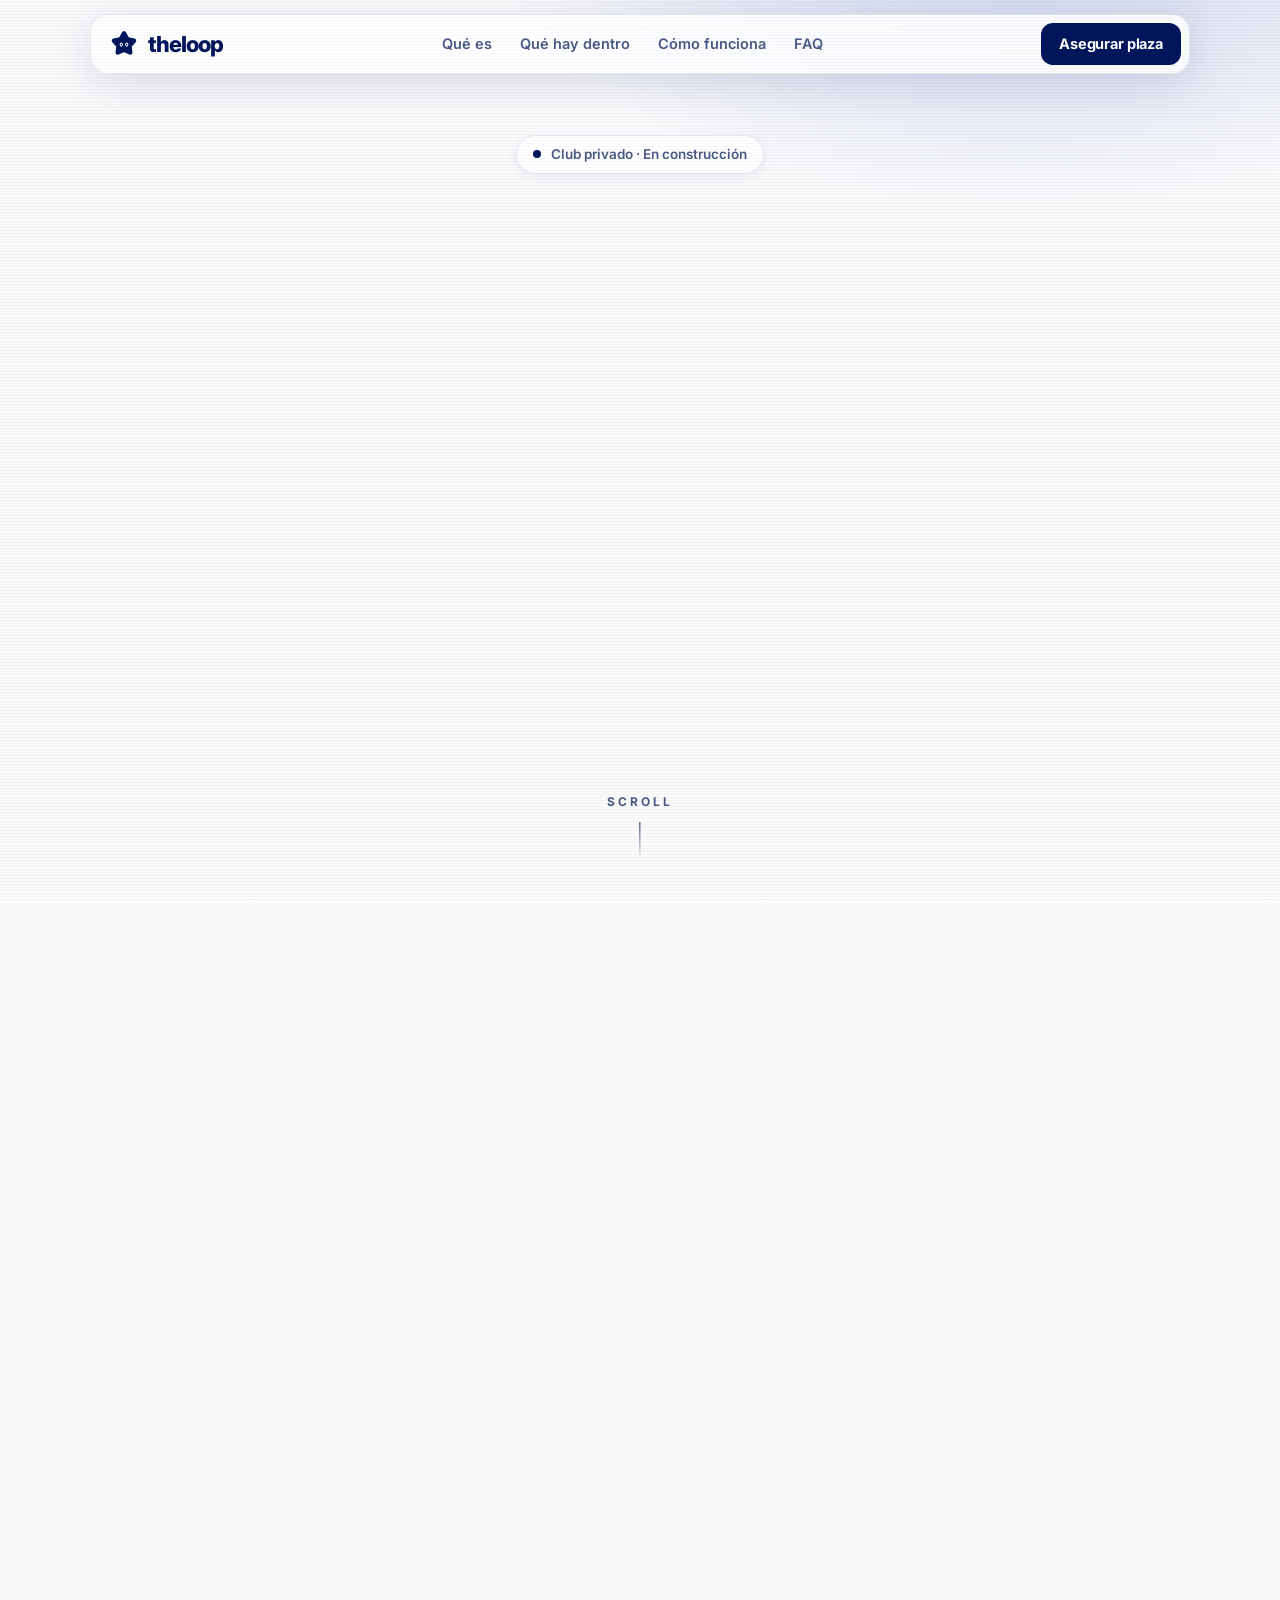
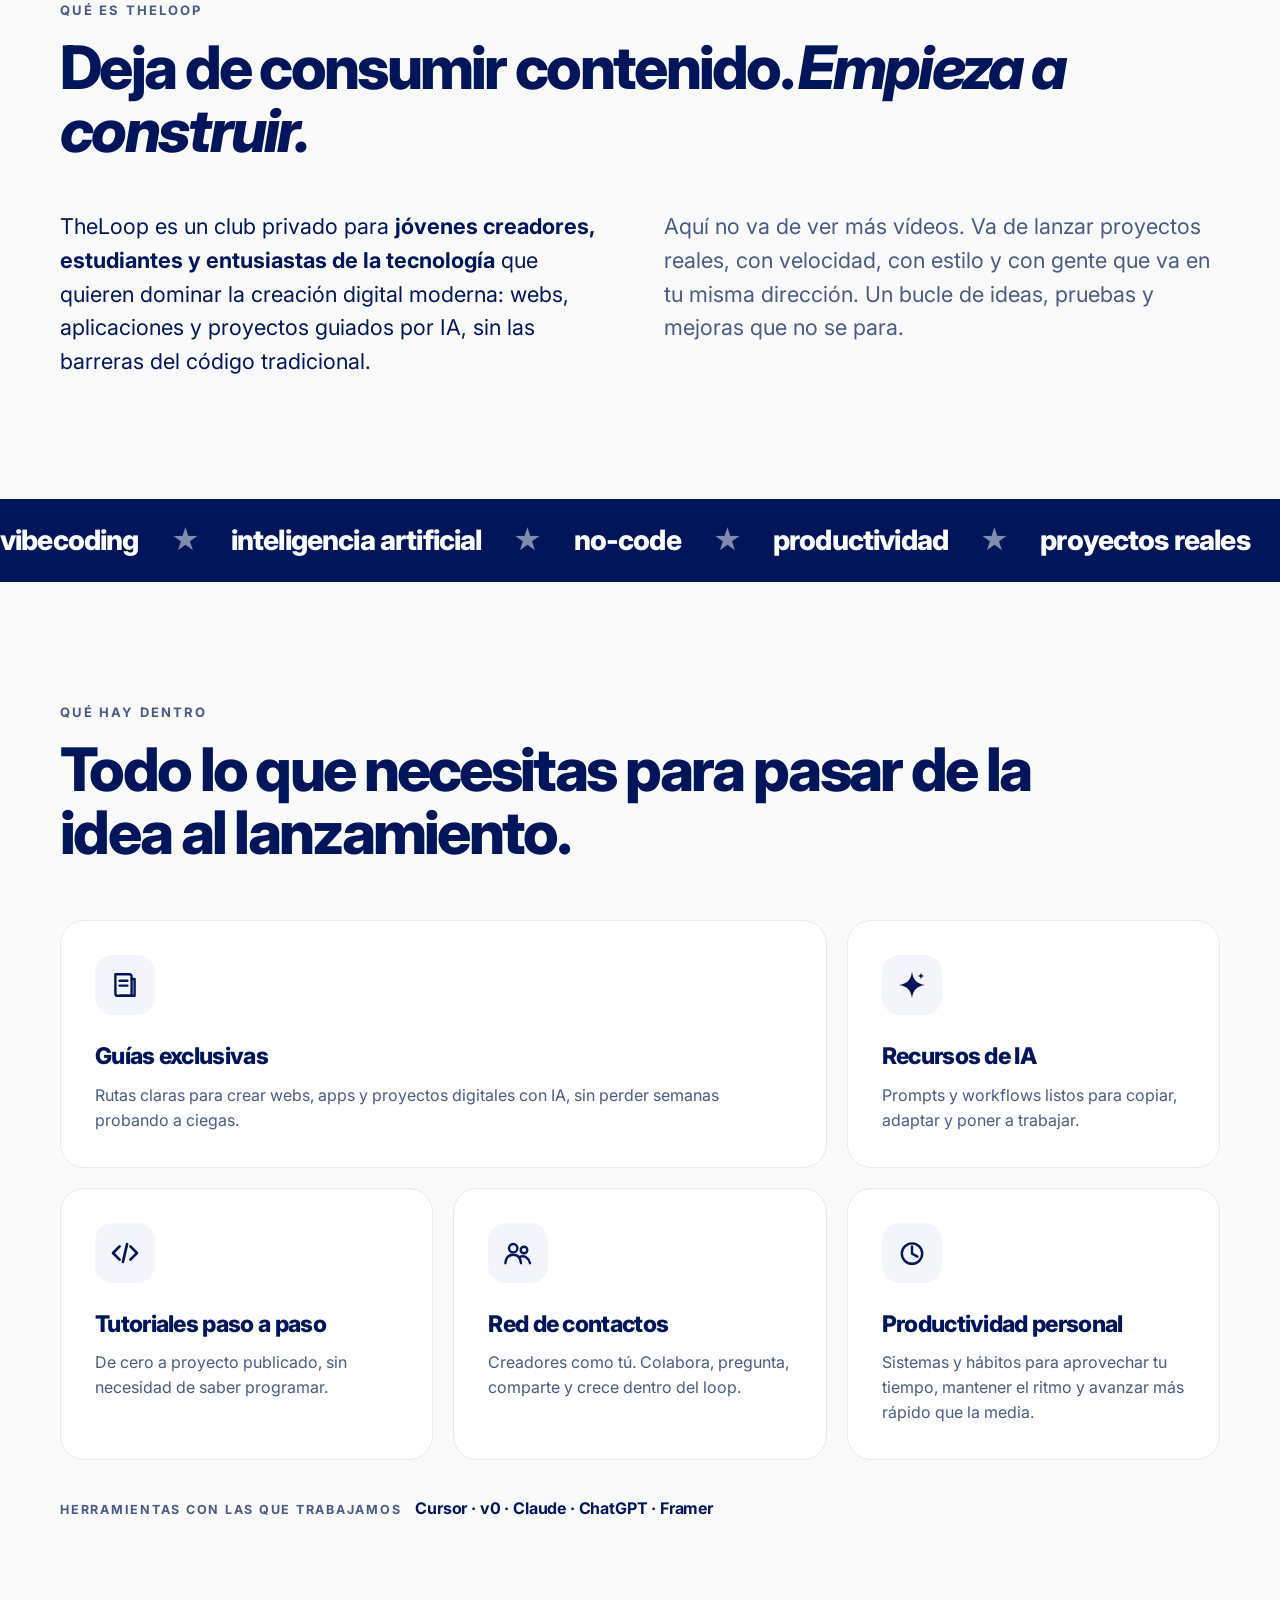
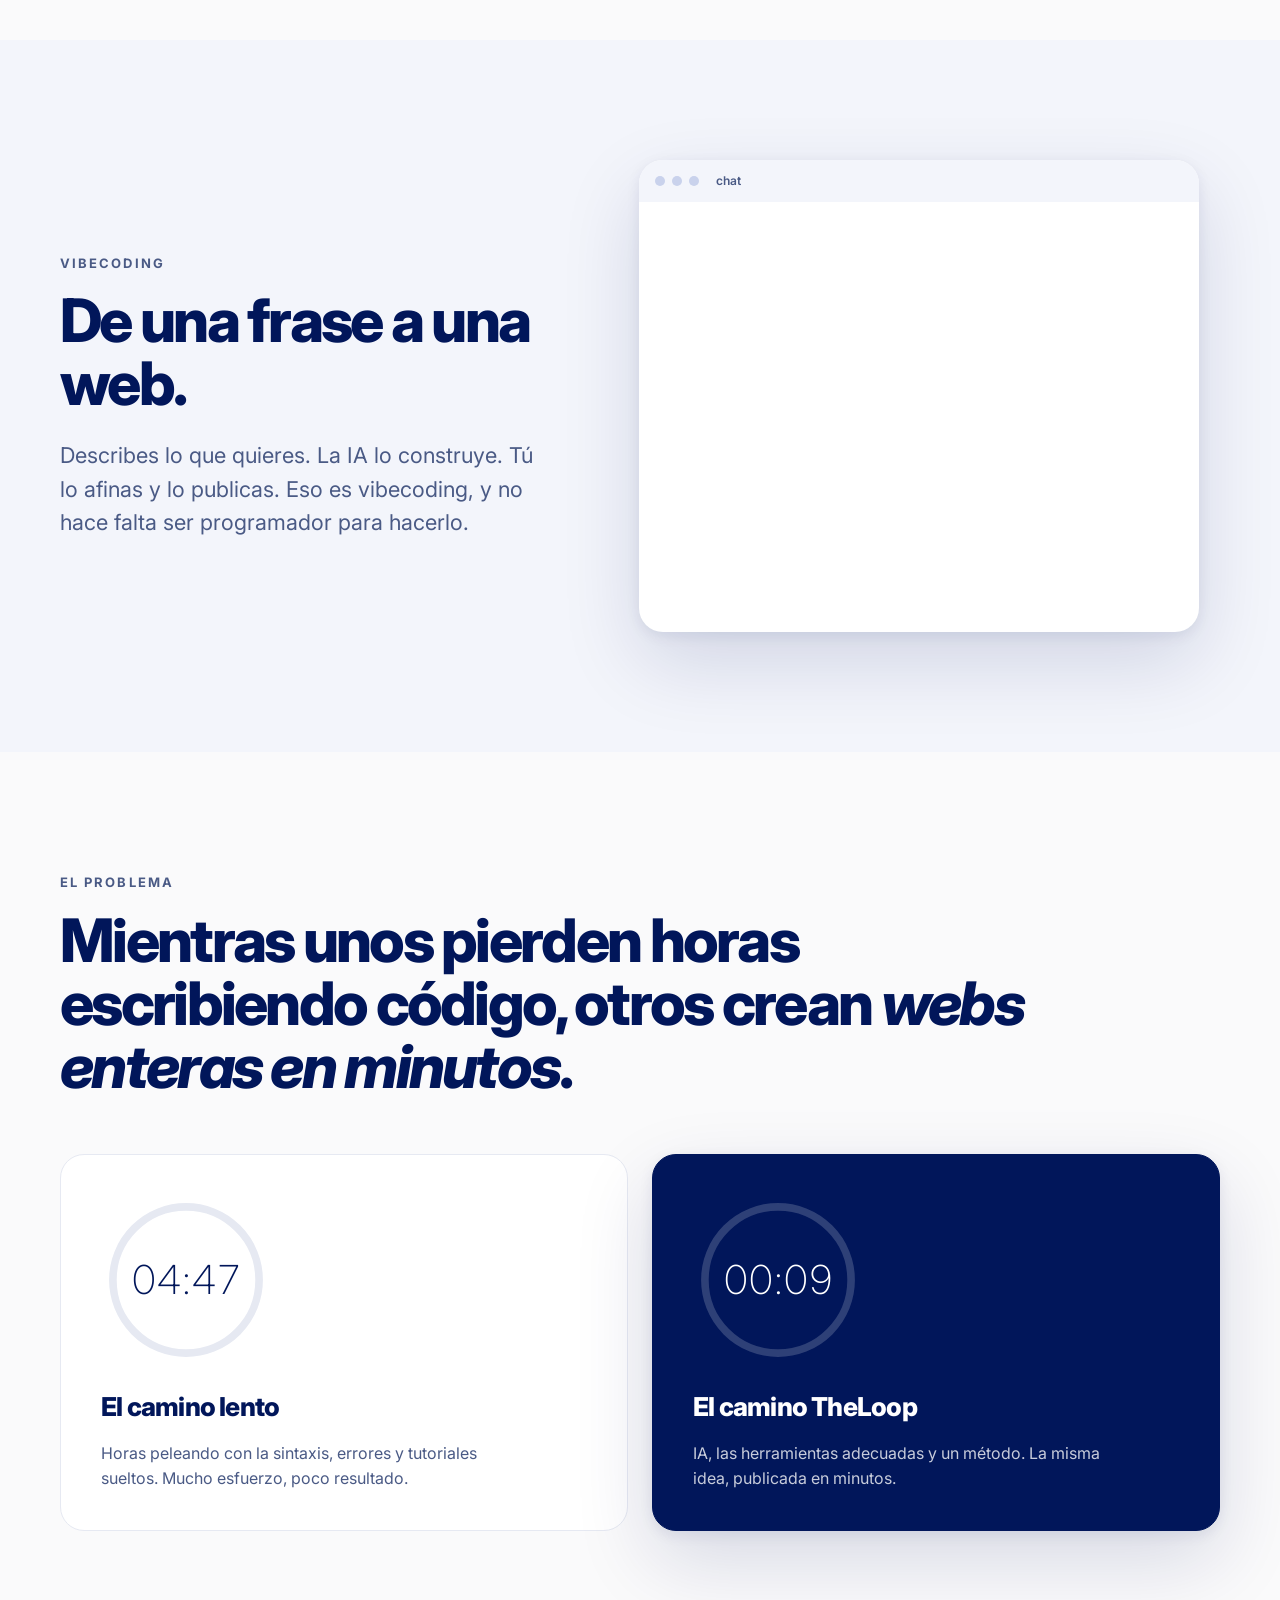
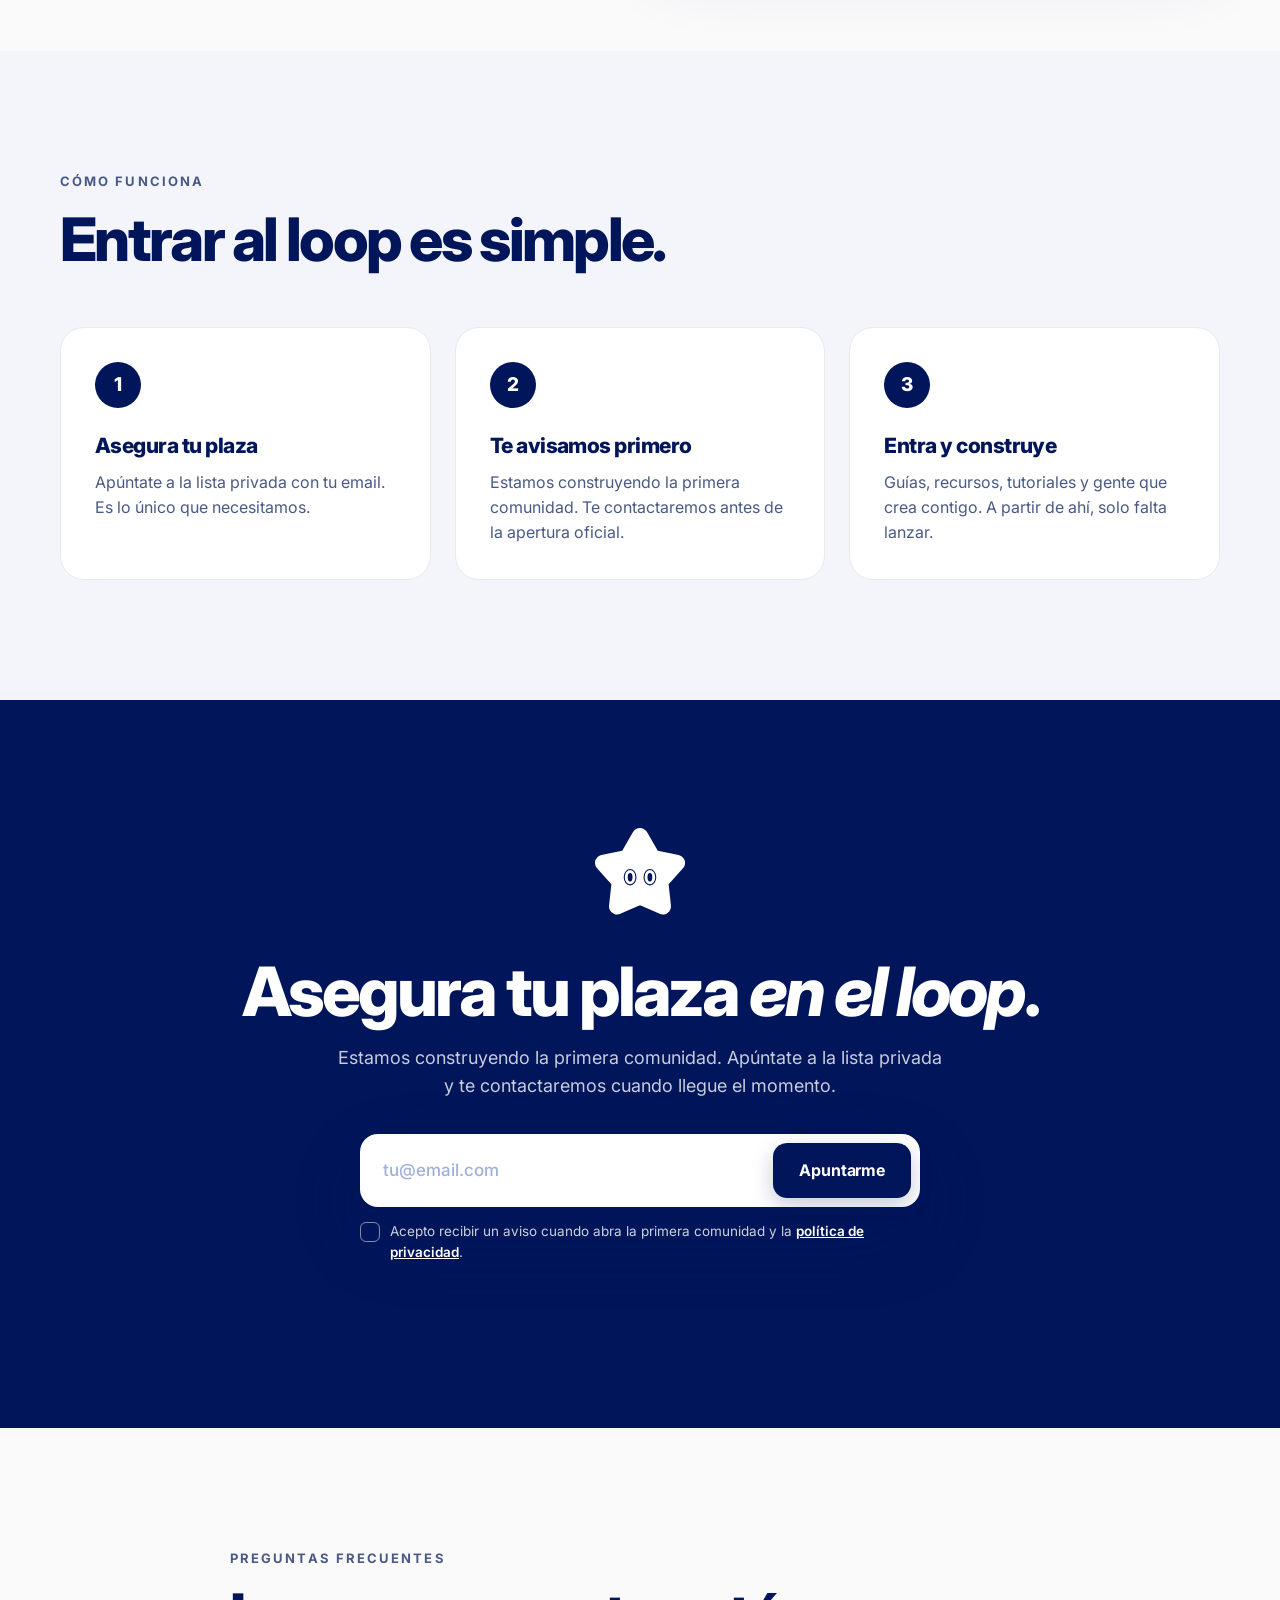
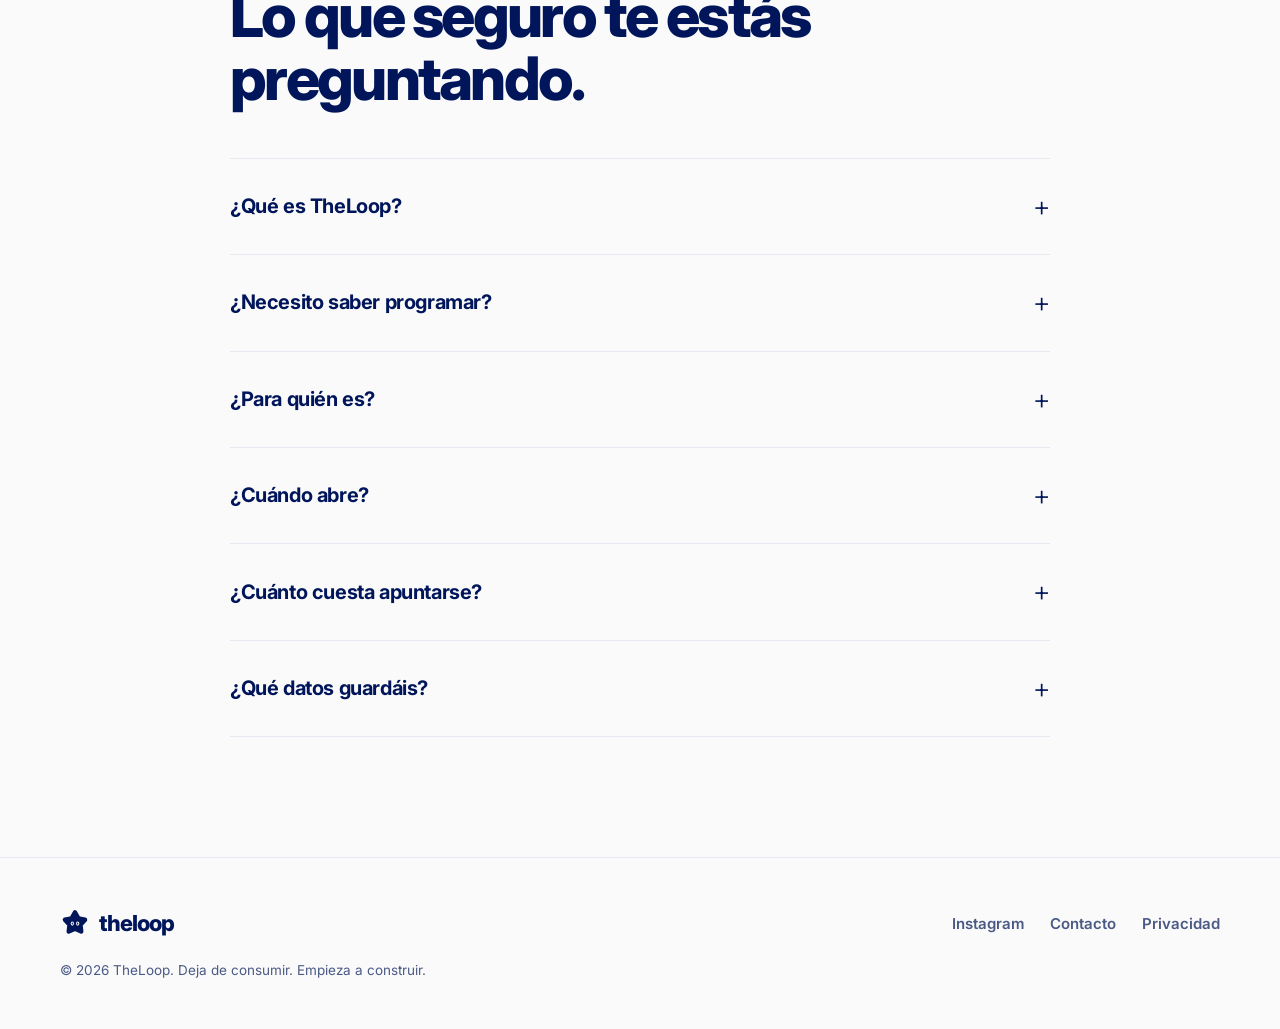
==== commit 948d0372: "v3" ====
--- a/index.html
+++ b/index.html
@@ -188,7 +188,7 @@
         <img class="final__star" src="assets/star-white.svg" alt="" width="110" height="110">
         <h2>Asegura tu plaza <em>en el loop</em>.</h2>
         <p>Estamos construyendo la primera comunidad. Apúntate a la lista privada y te contactaremos cuando llegue el momento.</p>
-        <form class="waitlist waitlist--dark" id="waitlistForm" data-source="web" novalidate>
+        <form class="waitlist waitlist--dark" id="waitlistForm" action="https://formspree.io/f/myeeldyl" method="POST" data-source="web" novalidate>
           <label class="sr" for="email">Tu email</label>
           <div class="waitlist__row">
             <input id="email" name="email" type="email" inputmode="email" autocomplete="email" placeholder="tu@email.com" required>
@@ -236,4 +236,4 @@
 
   <script type="module" src="app.js"></script>
 </body>
-</html>
+</html>
